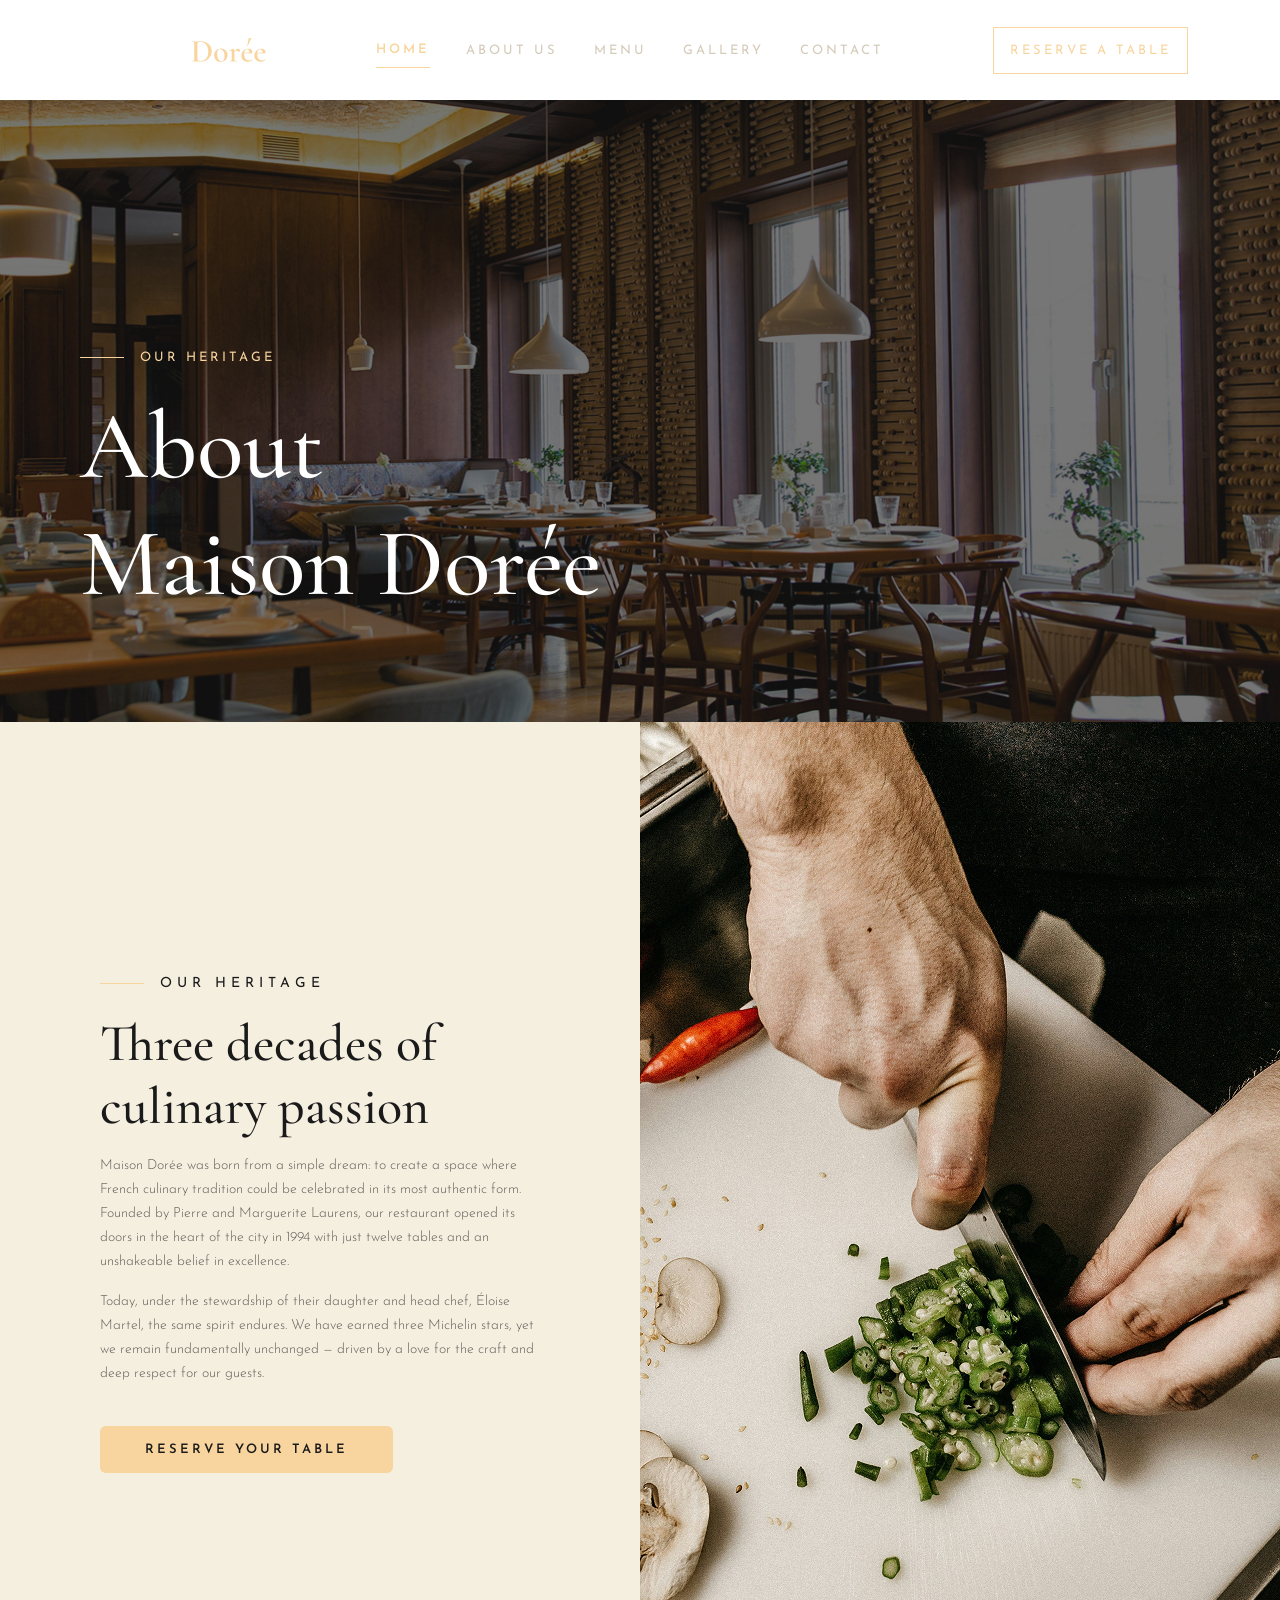
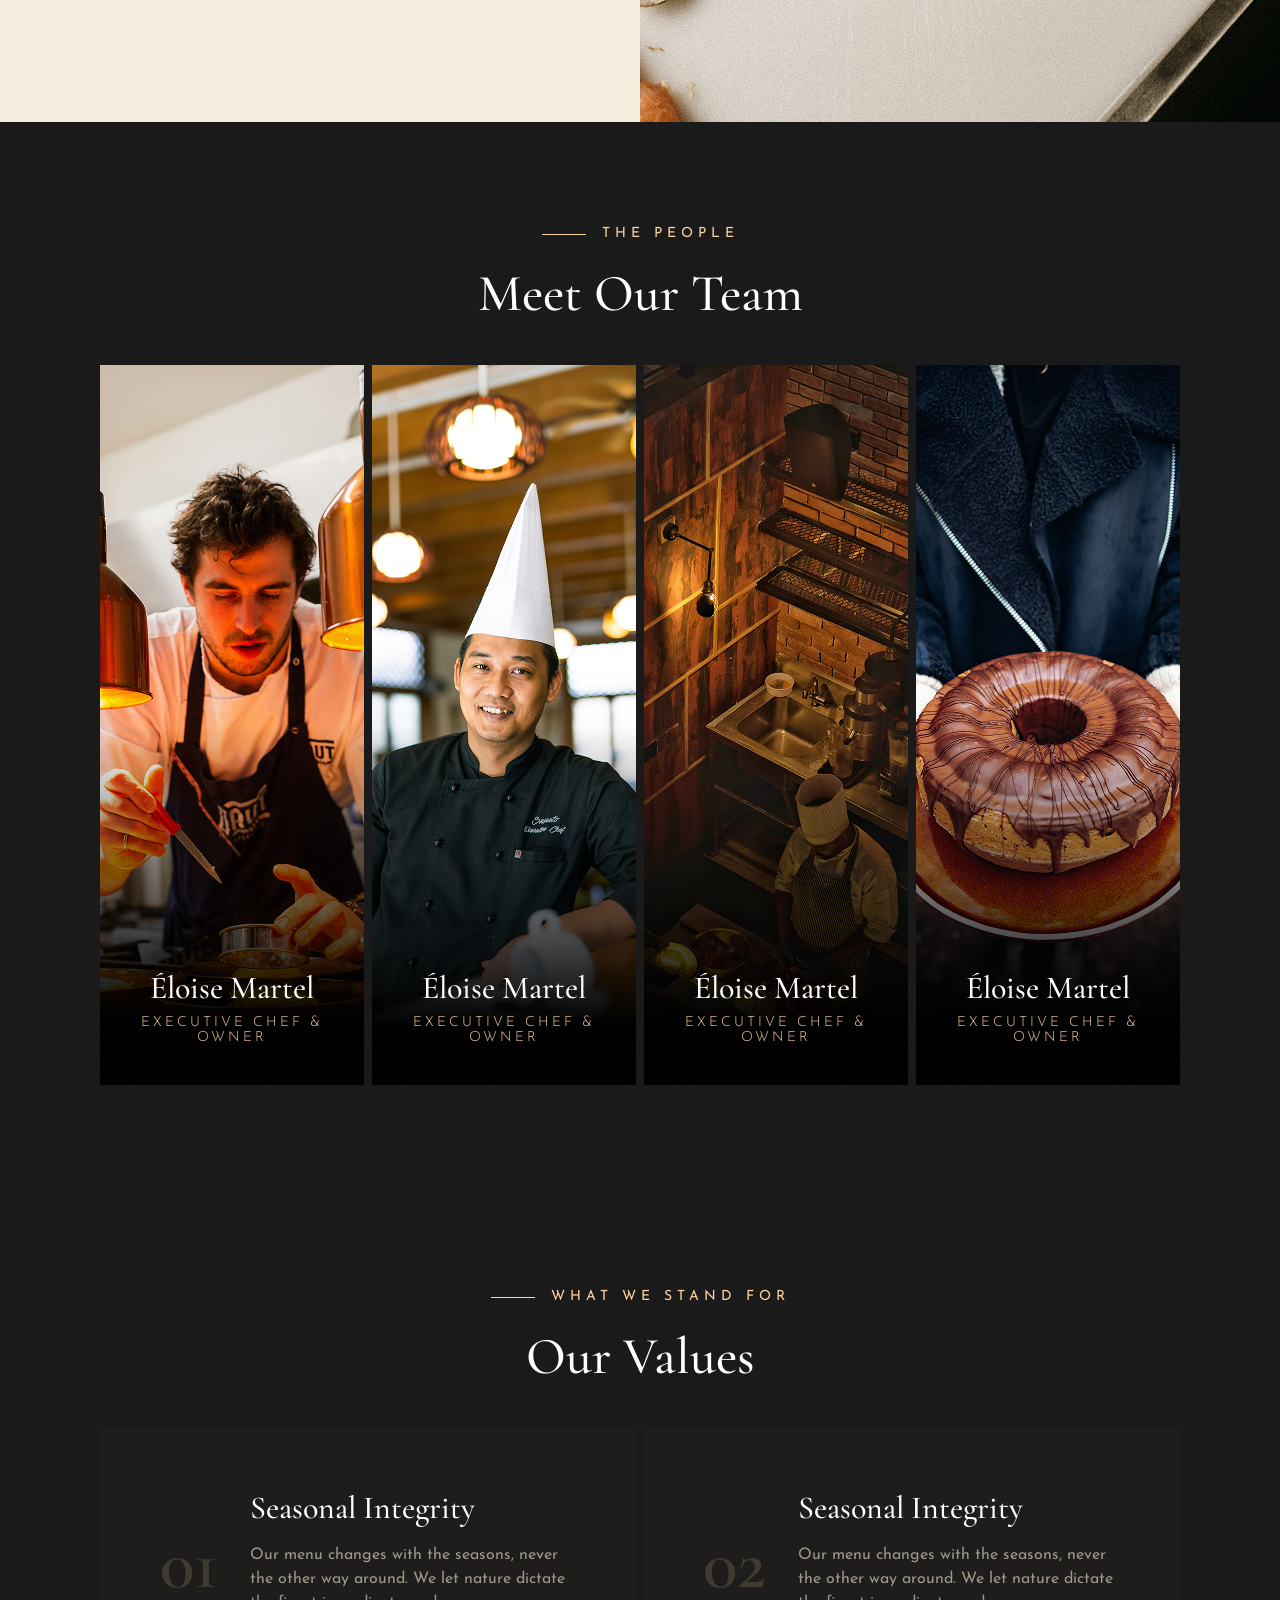
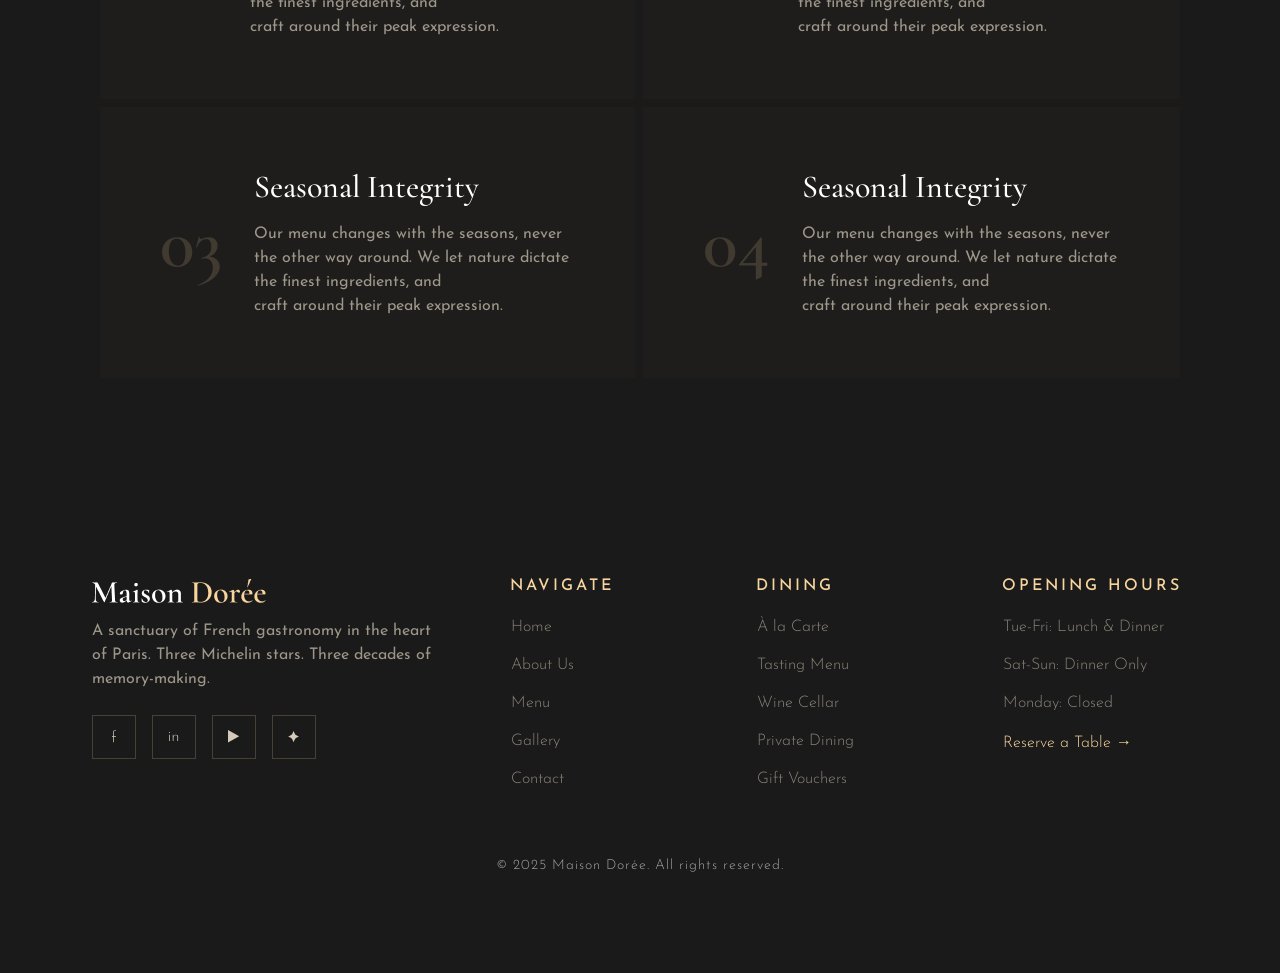
==== aboutus.html @ c13a47c2 "Merge branch 'devteam' of https://github.com/SupporthivesProjects/MaisonDoiree into dhiraj" ====
<!DOCTYPE html>
<html lang="en">

<head>
    <meta charset="UTF-8">
    <meta name="viewport" content="width=device-width, initial-scale=1.0">
    <title>Maison Doree</title>

    <!-- Bootstrap Styles Links -->
    <link rel="stylesheet" href="./assets/dist/bootstrap/css/bootstrap.min.css">
    <link rel="stylesheet" href="./assets/css/main.css">

    <!-- Owl Carousel Links -->
    <link rel="stylesheet" href="./assets/dist/owl-carousel/css/owl.carousel.css">

    <!-- Style Sheets -->
    <link rel="stylesheet" href="./assets/css/m_style.css">
    <link rel="stylesheet" href="./assets/css/t_styles.css">

    <!-- Google Fonts -->
    <link rel="preconnect" href="https://fonts.googleapis.com">
    <link rel="preconnect" href="https://fonts.gstatic.com" crossorigin>
    <link
        href="https://fonts.googleapis.com/css2?family=Cormorant+Garamond:ital,wght@0,300..700;1,300..700&family=Josefin+Sans:ital,wght@0,100..700;1,100..700&display=swap"
        rel="stylesheet">


</head>

<body>

    <header class="">
        <div class="container nav_main">
            <div class="nav_left">

                <a class="nav_logo" href="#">
                    <img src="./assets/img/nav_logo.png" alt="" class="img-fluid">
                </a>

                <button class="desktop_pad_none nav_toggler" type="button">
                    <div class="hamburger_menu">
                        <img src="./assets/img/nav_toggler.png" alt="" class="img-fluid">
                    </div>
                    <div class="hamburger_menu_close" style="display: none;">
                        <img src="./assets/img/nav_toggler_close.png" alt="" class="img-fluid">
                    </div>
                </button>
            </div>
            <div class="mobile_pad_none">

                <div class="nav_center">
                    <button class="btn btn_nav_link active">HOME</button>
                    <button class="btn btn_nav_link">ABOUT US</button>
                    <button class="btn btn_nav_link">MENU</button>
                    <button class="btn btn_nav_link">GALLERY</button>
                    <button class="btn btn_nav_link">CONTACT</button>
                </div>
            </div>

            <div class="mobile_pad_none">
                <button class="btn btn_nav">Reserve a Table</button>
            </div>

            <div class="desktop_pad_none nav_mobo" style="display: none;">
                <button class="btn btn_nav_link active">HOME</button>
                <button class="btn btn_nav_link">ABOUT US</button>
                <button class="btn btn_nav_link">MENU</button>
                <button class="btn btn_nav_link">GALLERY</button>
                <button class="btn btn_nav_link">CONTACT</button>
            </div>
        </div>

    </header>






    <section>
        <div class="aboutus_1">
            <div class="container p-0">
                <div class="in_about1">
                    <div class="top_about1">
                        <div class="divider_about"></div>
                        <p class="about1_pp">Our Heritage</p>
                    </div>
                    <h1 class="about1_tt">About<br>
                        Maison Dorée</h1>
                </div>

            </div>

        </div>


        <div class="aboutus_2">
            <div class="col-md-6 left_about2">
                <div class="stick_right">
                    <div class="top_about1 bottom_16">
                        <div class="divider_about"></div>
                        <p class="about2_pp">Our Heritage</p>
                    </div>
                    <h1 class="about2_tt">Three decades of<br>
                        culinary passion</h1>
                    <p class="about2_pp2 ">Maison Dorée was born from a simple dream: to create a space where French
                        culinary tradition could be celebrated in its most
                        authentic form. Founded by Pierre and Marguerite Laurens, our restaurant opened its doors in the
                        heart of the city in 1994 with just twelve tables and an unshakeable belief in excellence.</p>
                    <p class="about2_pp2 extra_margin_bottom">Today, under the stewardship of their daughter and head chef,
                        Éloise Martel, the same spirit endures. We have earned three Michelin stars, yet we remain
                        fundamentally unchanged — driven by a love for the craft and deep respect for our guests.</p>
                    <button class="btn gold_buttton">
                        Reserve Your Table
                    </button>
                </div>
               
            </div>
            <div class="col-md-6 right_about2">

            </div>

        </div>






        <div class="aboutus_3">
            <div class="top_about3">
                <div class="top_about1 for_center">
                    <div class="divider_about">

                    </div>
                    <p class="about3_p">The People</p>
                </div>
                <h1 class="about3_tt">Meet Our Team</h1>
            </div>
            <div class="bottom_about3">
                <div class="card_card">
                    <h1>Éloise Martel</h1>
                    <p>Executive Chef & Owner</p>
                </div>
                <div class="card_card card2">
                    <h1>Éloise Martel</h1>
                    <p>Executive Chef & Owner</p>
                </div>
                <div class="card_card card3">
                    <h1>Éloise Martel</h1>
                    <p>Executive Chef & Owner</p>
                </div>
                <div class="card_card card4">
                    <h1>Éloise Martel</h1>
                    <p>Executive Chef & Owner</p>
                </div>
            </div>

        </div>

        <div class="aboutus_4">

            <div class="top_about3">
                <div class="top_about1 for_center">
                    <div class="divider_about">

                    </div>
                    <p class="about3_p">What We Stand For</p>
                </div>
                <h1 class="about3_tt">Our Values</h1>
            </div>
            <div class="bottom_about4">
                <div class="top_top">
                    <div class="about4_card">
                        <div>
                            <h1 class="number_css">01</h1>
                        </div>
                        <div class="second_side">
                            <h1>Seasonal Integrity</h1>
                            <p>Our menu changes with the seasons, never the other way around. We let nature dictate the
                                finest ingredients, and<br>
                                craft around their peak expression.</p>
                        </div>
                    </div>
                    <div class="about4_card">
                        <div>
                            <h1 class="number_css">02</h1>
                        </div>
                        <div class="second_side">
                            <h1>Seasonal Integrity</h1>
                            <p>Our menu changes with the seasons, never the other way around. We let nature dictate the
                                finest ingredients, and<br>
                                craft around their peak expression.</p>
                        </div>
                    </div>


                </div>
                <div class="top_top">
                    <div class="about4_card">
                        <div>
                            <h1 class="number_css">03</h1>
                        </div>
                        <div class="second_side">
                            <h1>Seasonal Integrity</h1>
                            <p>Our menu changes with the seasons, never the other way around. We let nature dictate the
                                finest ingredients, and<br>
                                craft around their peak expression.</p>
                        </div>
                    </div>
                    <div class="about4_card">
                        <div>
                            <h1 class="number_css">04</h1>
                        </div>
                        <div class="second_side">
                            <h1>Seasonal Integrity</h1>
                            <p>Our menu changes with the seasons, never the other way around. We let nature dictate the
                                finest ingredients, and<br>
                                craft around their peak expression.</p>
                        </div>
                    </div>


                </div>

            </div>



        </div>
    </section>




    <footer class="footer_main">
        <div class="container">
            <div class="footer_collection">

                <div class="footer_top">
                    <div class="footer_left">
                        <img src="./assets/img/nav_logo.png" alt="" class="img-fluid">
                        <p class="footer_left_text">
                            A sanctuary of French gastronomy in the heart of Paris. Three Michelin stars. Three decades
                            of memory-making.
                        </p>
                        <div class="footer_social_div">
                            <button class="btn btn_social">
                                <img src="./assets/img/f.svg" alt="" class="img-fl">
                            </button>
                            <button class="btn btn_social">
                                <img src="./assets/img/in.svg" alt="" class="img-fl">
                            </button>
                            <button class="btn btn_social">
                                <img src="./assets/img/play.svg" alt="" class="img-fl">
                            </button>
                            <button class="btn btn_social">
                                <img src="./assets/img/ai.svg" alt="" class="img-fl">
                            </button>
                        </div>
                    </div>
                    <div class="footer_right">
                        <div class="footer_right_inner">
                            <p class="footer_link_title">Navigate</p>
                            <div class="footer_link_div">
                                <button class="btn footer_link">Home</button>
                                <button class="btn footer_link">About Us</button>
                                <button class="btn footer_link">Menu</button>
                                <button class="btn footer_link">Gallery</button>
                                <button class="btn footer_link">Contact</button>
                            </div>
                        </div>
                        <div class="footer_right_inner">
                            <p class="footer_link_title">Dining</p>
                            <div class="footer_link_div">
                                <button class="btn footer_link">À la Carte</button>
                                <button class="btn footer_link">Tasting Menu</button>
                                <button class="btn footer_link">Wine Cellar</button>
                                <button class="btn footer_link">Private Dining</button>
                                <button class="btn footer_link">Gift Vouchers</button>
                            </div>
                        </div>
                        <div class="footer_right_inner">
                            <p class="footer_link_title">Opening Hours</p>
                            <div class="footer_link_div">
                                <button class="btn footer_link">Tue-Fri: Lunch & Dinner</button>
                                <button class="btn footer_link">Sat-Sun: Dinner Only</button>
                                <button class="btn footer_link">Monday: Closed</button>
                                <button class="btn footer_link_arrow">Reserve a Table →</button>

                            </div>
                        </div>
                    </div>
                </div>
                <div class="footer_bottom">
                    <p class="footer_copyright">© 2025 Maison Dorée. All rights reserved.</p>
                </div>
            </div>
        </div>
    </footer>








    <!-- JQuery CDN -->
    <script src="https://cdnjs.cloudflare.com/ajax/libs/jquery/3.7.1/jquery.min.js"
        integrity="sha512-v2CJ7UaYy4JwqLDIrZUI/4hqeoQieOmAZNXBeQyjo21dadnwR+8ZaIJVT8EE2iyI61OV8e6M8PP2/4hpQINQ/g=="
        crossorigin="anonymous" referrerpolicy="no-referrer"></script>

    <!-- Bootstrap JS Links -->
    <script src="./assets/dist/bootstrap/js/bootstrap.popper.min.js"></script>
    <script src="./assets/dist/bootstrap/js/bootstrap.min.js"></script>

    <!-- Owl Carousel JS Links -->
    <script src="./assets/dist/owl-carousel/js/owl.carousel.js"></script>


    <script>
        $(document).ready(function () {
            $(".hamburger_menu").click(function () {
                $(".nav_mobo").fadeIn("slow");
                $(".hamburger_menu").fadeOut("slow");
                $(".hamburger_menu_close").fadeIn("slow");
            });
            $(".hamburger_menu_close").click(function () {
                $(".nav_mobo").fadeOut("slow");
                $(".hamburger_menu").fadeIn("slow");
                $(".hamburger_menu_close").fadeOut("slow");
            });
        });
    </script>

</body>

</html>
---- assets/css/main.css ----
/*----------------- Satoshi Font (Font Face Rule) Start -----------------*/

@font-face {
    font-family: 'Satoshi';
    src: url('../fonts/Satoshi/Satoshi-Variable.ttf') format('truetype');
    font-weight: 300 900;
    font-display: swap;
    font-style: normal;
}
@font-face {
  font-family: 'Satoshi-Italic';
  src: url('../fonts/Satoshi/Satoshi-VariableItalic.ttf') format('truetype');
  font-weight: 300 900;
  font-display: swap;
  font-style: italic;
}

/*----------------- Satoshi Font (Font Face Rule) Over -----------------*/



.bg-image {
    top: 0;
    left: 0;
    width: 100%;
    height: 100%;
    z-index: 1;
}

.bg-image:not([class*=absolute]) {
    position: absolute;
}

.desktop_header {
    display: block;
}

.mobile_header {
    display: none;
}


.btn_nav {
    display: flex;
    padding: 16px;
    justify-content: center;
    align-items: center;
    gap: 8px;
    color: #F8D49E;
    font-family: "Josefin Sans";
    font-size: 13px;
    font-style: normal;
    font-weight: 400;
    line-height: normal;
    letter-spacing: 3px;
    text-transform: uppercase;
    border: 1px solid #F8D49E;
    border-radius: 0px;
}
.btn_nav_link {
    display: flex;
    justify-content: center;
    align-items: center;
    gap: 8px;
    color: #D4CAB8;
    font-family: "Josefin Sans";
    font-size: 13px;
    font-style: normal;
    font-weight: 400;
    line-height: normal;
    letter-spacing: 3px;
    text-transform: uppercase;
    padding: 10.5px 0px;
    border-radius: 0px;
    border: 0px;
}
.btn_nav_link.active {
    display: flex;
    justify-content: center;
    align-items: center;
    gap: 8px;
    color: #F8D49E;
    font-family: "Josefin Sans";
    font-size: 13px;
    font-style: normal;
    font-weight: 600;
    line-height: normal;
    letter-spacing: 3px;
    text-transform: uppercase;
    padding: 10.5px 0px;
    border-radius: 0px;
    border-bottom: 1px solid #F8D49E;
}
.nav_main {
    display: flex;
    flex-direction: row;
    justify-content: space-between;
    align-items: center;
    gap: 36px;
    padding-top: 26.5px;
    padding-bottom: 26.5px;

}
.nav_center {
    display: flex;
    flex-direction: row;
    justify-content: center;
    align-items: center;
    gap: 36px;
}

.footer_copyright {
    color: rgba(255, 255, 255, 0.60);
    font-family: "Josefin Sans";
    font-size: 14px;
    font-style: normal;
    font-weight: 300;
    line-height: normal;
    letter-spacing: 1px;
    margin-bottom: 0px;
    padding-top: 30px;
    text-align: center;
}
.footer_main {
    padding: 100px 0px;
    background: #1A1A1A;
}
.btn_social {
    display: flex;
    width: 44px;
    height: 44px;
    justify-content: center;
    align-items: center;
    border: 1px solid rgba(248, 212, 158, 0.20);
    padding: 13px 18px;
    border-radius: 0px;
}
.footer_link {
    color: rgba(212, 202, 184, 0.60);
    font-family: "Josefin Sans";
    font-size: 16px;
    font-style: normal;
    font-weight: 300;
    line-height: normal;
    padding: 0px;
    border-radius: 0px;
}
.footer_link_div {
    display: flex;
    flex-direction: column;
    align-items: flex-start;
    justify-content: flex-start;
    gap: 20px;
}
.footer_link_title {
    color: #F8D49E;
    font-family: "Josefin Sans";
    font-size: 16px;
    font-style: normal;
    font-weight: 500;
    line-height: normal;
    letter-spacing: 3px;
    text-transform: uppercase;
    margin-bottom: 0px;
}
.footer_right_inner {
    display: flex;
    flex-direction: column;
    align-items: flex-start;
    justify-content: flex-start;
    gap: 24px;
    width: 100%;
}
.footer_top {
    display: flex;
    flex-direction: row;
    align-items: flex-start;
    justify-content: center;
    gap: 60px;
}
.footer_right {
    display: flex;
    flex-direction: row;
    justify-content: center;
    align-items: flex-start;
    gap: 60px;
    width: 100%;
}
.footer_left_text {
    color: rgba(212, 202, 184, 0.70);
    font-family: "Josefin Sans";
    font-size: 16px;
    font-style: normal;
    font-weight: 400;
    line-height: 24px; /* 150% */
    margin-bottom: 24px;
    margin-top: 16px;
    max-width: 358px;
}
.footer_social_div {
    display: flex;
    flex-direction: row;
    justify-content: flex-start;
    align-items: center;
    gap: 16px;
}
.footer_collection {
    display: flex;
    flex-direction: column;
    align-items: stretch;
    gap: 40px;
    justify-content: flex-start;
}
.footer_left {
    min-width: 600px;
}
.footer_link_arrow {
    color: #F8D49E;
    font-family: "Josefin Sans";
    font-size: 16px;
    font-style: normal;
    font-weight: 300;
    line-height: normal;
    padding: 0px;
    border-radius: 0px;
}
.mobile_pad_none {
    display: block;
}
.desktop_pad_none {
    display: none;
}


/* .container,
    .container-lg,
    .container-md,
    .container-sm,
    .container-xl,
    .container-xxl {
    max-width: 1720px;
} */

@media only screen and (max-width: 600px) {
    .desktop_header {
        display: none;
    }

    .mobile_header {
        display: block;
    }

    .mobile_pad_none {
        display: none;
    }
    .desktop_pad_none {
        display: block;
    }
    
    .nav_mobo {
        height: 100vh;
        background: #1A1A1A;
        display: flex;
        flex-direction: column;
        justify-content: center;
        align-items: stretch;
        position: absolute;
        top: 0px;
        left: 50%;
        transform: translateX(-50%);
        width: 100%;
        z-index: 1;
        gap: 24px;
    }

    .btn_nav_link, .btn_nav_link.active {
        font-size: 36px;
        width: fit-content;
        margin-left: auto;
        margin-right: auto;
    }

    .nav_left {
        display: flex;
        flex-direction: row;
        justify-content: space-between;
        align-items: center;
        gap: 24px;
        width: 100%;
        z-index: 2;
    }
    .nav_toggler {
        background: transparent;
        border: 0px;
        padding: 0px;
        display: flex;
        flex-direction: row;
        justify-content: center;
        align-items: center;
        position: relative;
        width: 36px;
        height: 28px;
    }

    .hamburger_menu,
    .hamburger_menu_close {
        position: absolute;
        /* width: 24px;
        height: 24px; */
        right: 0px;
        top: 0px;
    }
    
    .footer_top {
        display: flex;
        flex-direction: column;
        align-items: stretch;
        justify-content: center;
        gap: 32px;
    }
    .footer_right {
        display: flex;
        flex-direction: column;
        justify-content: center;
        align-items: flex-start;
        gap: 32px;
        width: 100%;
    }
    .footer_main {
        padding: 20px 8px;
    }
    .nav_main {
        padding-left: 20px;
        padding-right: 20px;
        padding-top: 23px;
        padding-bottom: 23px;
    }
    .footer_left_text {
        max-width: unset;
    }
    .footer_left {
        min-width: unset;
    }
}


@media only screen and (min-width: 601px) and (max-width:991px) {
    /* .container,
    .container-lg,
    .container-md,
    .container-sm,
    .container-xl,
    .container-xxl {
        max-width: 520px;
    } */
    .footer_top {
        display: flex;
        flex-direction: column;
        align-items: flex-start;
        justify-content: center;
        gap: 60px;
    }
    .mobile_pad_none {
        display: none;
    }
    .desktop_pad_none {
        display: block;
    }
    .nav_left {
        display: flex;
        flex-direction: row;
        justify-content: space-between;
        align-items: center;
        gap: 24px;
        width: 100%;
        z-index: 2;
    }
    .nav_toggler {
        background: transparent;
        border: 0px;
        padding: 0px;
        display: flex;
        flex-direction: row;
        justify-content: center;
        align-items: center;
        position: relative;
        width: 36px;
        height: 28px;
    }

    .hamburger_menu,
    .hamburger_menu_close {
        position: absolute;
        /* width: 24px;
        height: 24px; */
        right: 0px;
        top: 0px;
    }

    .nav_mobo {
        height: 100vh;
        background: #1A1A1A;
        display: flex;
        flex-direction: column;
        justify-content: center;
        align-items: stretch;
        position: absolute;
        top: 0px;
        left: 50%;
        transform: translateX(-50%);
        width: 100%;
        z-index: 1;
        gap: 24px;
    }
    .btn_nav_link, .btn_nav_link.active {
        font-size: 36px;
        width: fit-content;
        margin-left: auto;
        margin-right: auto;
    }
    .footer_left {
        min-width: 100%;
    }
    .footer_left_text {
        max-width: unset;
    }
}

@media only screen and (min-width: 992px) and (max-width: 1151px) {
    .container,
    .container-lg,
    .container-md,
    .container-sm,
    .container-xl,
    .container-xxl {
        max-width: 920px;
    }

    
    .footer_left {
        min-width: fit-content;
    }
    .footer_left_text {
        max-width: 230px;
    }
    .btn_nav_link {
        font-size: 10px;
    }
}

@media only screen and (min-width: 1152px) and (max-width:1279px) {
    
    .container,
    .container-lg,
    .container-md,
    .container-sm,
    .container-xl,
    .container-xxl {
        max-width: 1020px;
    }
    .footer_left {
        min-width: fit-content;
    }
}





@media only screen and (min-width: 1280px) and (max-width:1348px) {

    .container,
    .container-lg,
    .container-md,
    .container-sm,
    .container-xl,
    .container-xxl {
        max-width: 1120px;
    }

    .footer_left {
        min-width: fit-content;
    }
    
}

@media only screen and (min-width: 1349px) and (max-width:1439px) {

    .container,
    .container-lg,
    .container-md,
    .container-sm,
    .container-xl,
    .container-xxl {
        max-width: 1220px;
    }

    .footer_left {
        min-width: fit-content;
    }
    
}

@media only screen and (min-width: 1440px) and (max-width:1499px) {

    .container,
    .container-lg,
    .container-md,
    .container-sm,
    .container-xl,
    .container-xxl {
        max-width: 1320px;
    }

    .footer_left {
        min-width: fit-content;
    }
    
}


@media only screen and (min-width: 1500px) {

    .container,
    .container-lg,
    .container-md,
    .container-sm,
    .container-xl,
    .container-xxl {
        max-width: 1420px;
    }
     .footer_left {
        min-width: fit-content;
    }
}

@media only screen and (min-width: 1600px) {
    .container,
    .container-lg,
    .container-md,
    .container-sm,
    .container-xl,
    .container-xxl {
        max-width: 1520px;
    }
}
@media only screen and (min-width: 1700px) {
    .container,
    .container-lg,
    .container-md,
    .container-sm,
    .container-xl,
    .container-xxl {
        max-width: 1720px;
    }
}
---- assets/css/m_style.css ----
.desktop_none {
    display: none;
}

.mobile_none {
    display: block;
}


@media only screen and (max-width: 600px) {
    .mobile_none {
        display: none;
    }

    .desktop_none {
        display: block;
    }

}

@media only screen and (min-width: 601px) and (max-width:991px) {

}

@media only screen and (min-width: 992px) and (max-width: 1151px) {
    
}

@media only screen and (min-width: 1152px) and (max-width:1279px) {
    

}

@media only screen and (min-width: 1280px) and (max-width:1348px) {
    .footer_left {
        min-width: fit-content;
    }
    
    
}

@media only screen and (min-width: 1349px) and (max-width:1439px) {
    .footer_left {
        min-width: fit-content;
    }
}

@media only screen and (min-width: 1440px) and (max-width:1499px) {
    .footer_left {
        min-width: fit-content;
    }
}

@media only screen and (min-width: 1500px) and (max-width:1599px) {
    .footer_left {
        min-width: fit-content;
    }
}

@media only screen and (min-width: 1600px) and (max-width:1699px) {
    
}

@media only screen and (min-width: 1700px) and (max-width:1799px) {
    
}

@media only screen and (min-width: 1800px) and (max-width:1919px) {
    
}
---- assets/css/t_styles.css ----
.desktop_none {
    display: none;
}

.mobile_none {
    display: block;
}

.aboutus_1 {
    background: url(../img/about1.jpg);
    background-size: cover;
    background-repeat: no-repeat;
    background-position: center center;
    padding-top: 251px;
    padding-bottom: 100px;
}

.in_about1 {
    width: fit-content;
    display: flex;
    flex-direction: column;
    align-items: flex-start;
    gap: 24px;
}

.top_about1 {
    display: flex;
    align-items: center;
    gap: 16px;
    align-self: stretch;
}

.about1_tt {
    color: #FFF;
    font-family: "Cormorant Garamond";
    font-size: 96px;
    font-style: normal;
    font-weight: 500;
    line-height: normal;
    text-transform: capitalize;
    margin-bottom: 0px;
}

.about1_pp {
    color: #F8D49E;
    font-family: "Josefin Sans";
    font-size: 13px;
    font-style: normal;
    font-weight: 400;
    line-height: normal;
    letter-spacing: 3px;
    text-transform: uppercase;
    margin-bottom: 0px;
}

.divider_about {
    background: #F8D49E;
    width: 44px;
    height: 1px;
}


.aboutus_3 {
    display: flex;
    padding: 100px;
    flex-direction: column;
    align-items: center;
    gap: 40px;
    background: #1A1A1A;
}

.about3_p {
    color: #F8D49E;
    font-family: "Josefin Sans";
    font-size: 14px;
    font-style: normal;
    font-weight: 400;
    line-height: 24px;
    /* 171.429% */
    letter-spacing: 5px;
    text-transform: uppercase;
    margin-bottom: 0px;
}

.top_about3 {
    display: flex;
    flex-direction: column;
    align-items: center;
    gap: 16px;
    align-self: stretch;
}

.for_center {
    justify-content: center;
}

.about3_tt {
    color: #FFF;
    text-align: center;
    font-family: "Cormorant Garamond";
    font-size: 52px;
    font-style: normal;
    font-weight: 500;
    line-height: normal;
    margin-bottom: 0px;
}

.bottom_about3 {
    display: flex;
    justify-content: center;
    align-items: center;
    justify-content: center;
    gap: 8px;
    align-self: stretch;
}

.card_card {
    background: url(../img/card1.jpg);
    background-size: cover;
    background-repeat: no-repeat;
    background-position: center center;
    width: 424px;
    max-width: 424px;
    height: 720px;
    padding: 40px;
    display: flex;
    flex-direction: column;
    justify-content: flex-end;
}

.card2 {
    background: url(../img/card2.jpg);
    background-size: cover;
    background-repeat: no-repeat;
    background-position: center center;
}

.card3 {
    background: url(../img/card3.jpg);
    background-size: cover;
    background-repeat: no-repeat;
    background-position: center center;
}

.card4 {
    background: url(../img/card4.jpg);
    background-size: cover;
    background-repeat: no-repeat;
    background-position: center center;
}

.card_card h1 {
    color: #FFF;
    text-align: center;
    font-family: "Cormorant Garamond";
    font-size: 32px;
    font-style: normal;
    font-weight: 500;
    line-height: normal;
    margin-bottom: 8px;
}

.card_card p {
    color: #F8D49E;
    font-family: "Josefin Sans";
    font-size: 14px;
    font-style: normal;
    font-weight: 300;
    line-height: normal;
    letter-spacing: 3px;
    text-transform: uppercase;
    margin-bottom: 0px;
    text-align: center;
}

.aboutus_2 {
    display: flex;
    flex-direction: row;
}

.left_about2 {
    background: #F5EFE0;
    display: flex;
    padding: 100px;
    flex-direction: column;
    justify-content: center;
    align-items: flex-start;
    align-self: stretch;
}

.right_about2 {
    background: url(../img/right_about.jpg);
    background-size: cover;
    background-repeat: no-repeat;
    background-position: center center;
    height: 1000px;
}

.about2_pp {
    color: #1A1A1A;
    font-family: "Josefin Sans";
    font-size: 14px;
    font-style: normal;
    font-weight: 400;
    line-height: 24px;
    /* 171.429% */
    letter-spacing: 5px;
    text-transform: uppercase;
    margin-bottom: 0px;
}

.about2_tt {
    color: #1A1A1A;
    font-family: "Cormorant Garamond";
    font-size: 52px;
    font-style: normal;
    font-weight: 500;
    line-height: normal;
    margin-bottom: 16px;
}

.about2_pp2 {
    color: rgba(15, 15, 15, 0.65);
    font-family: "Josefin Sans";
    font-size: 14px;
    font-style: normal;
    font-weight: 300;
    line-height: 24px;
    /* 171.429% */
    margin-bottom: 16px;
}

.extra_margin_bottom {
    margin-bottom: 40px;
}

.gold_buttton {
    display: flex;
    padding: 16px 44px;
    flex-direction: column;
    align-items: center;
    background: #F8D49E;
    color: #1A1A1A;
    font-family: "Josefin Sans";
    font-size: 13px;
    font-style: normal;
    font-weight: 600;
    line-height: normal;
    letter-spacing: 3px;
    text-transform: uppercase;
    margin-bottom: 0px;
}

.stick_right {
    max-width: 760px;
    margin-left: auto;
}

.bottom_16 {
    margin-bottom: 16px;
}

.aboutus_4 {
    display: flex;
    padding: 100px;
    flex-direction: column;
    align-items: flex-start;
    gap: 40px;
    background: #1A1A1A;
}

.bottom_about4 {
    display: flex;
    flex-direction: column;
    align-items: center;
    gap: 8px;
    align-self: stretch;
}

.top_top {
    display: flex;
    align-items: center;
    justify-content: center;
    gap: 8px;
    align-self: stretch;
}

.about4_card {
    display: flex;
    justify-content: center;
    align-items: center;
    gap: 32px;
    align-self: stretch;
    display: flex;
    padding: 60px;
    background: rgba(248, 212, 158, 0.02);
    max-width: 856px;
}

.second_side {
    display: flex;
    flex-direction: column;
    align-items: flex-start;
    gap: 16px;
    align-self: stretch;

}

.second_side h1 {
    color: #FFF;
    font-family: "Cormorant Garamond";
    font-size: 32px;
    font-style: normal;
    font-weight: 500;
    line-height: normal;
    margin-bottom: 0px;
    align-self: stretch;
}

.second_side p {
    color: rgba(212, 202, 184, 0.70);
    font-family: "Josefin Sans";
    font-size: 16px;
    font-style: normal;
    font-weight: 400;
    line-height: 24px;
    /* 150% */
    align-self: stretch;
    margin-bottom: 0px;
}

.number_css {
    color: rgba(248, 212, 158, 0.16);
    font-family: "Cormorant Garamond";
    font-size: 72px;
    font-style: normal;
    font-weight: 600;
    line-height: normal;
    margin-bottom: 0px;
}

.home7 {
    background: url(../img/home7.jpg);
    background-size: cover;
    background-repeat: no-repeat;
    background-position: center center;
    padding: 107px 0px;
    display: flex;
    flex-direction: column;
    align-items: center;
}

.home7_tt {
    color: #FFF;
    text-align: center;
    font-family: "Cormorant Garamond";
    font-size: 72px;
    font-style: normal;
    font-weight: 500;
    line-height: normal;
    margin-bottom: 10px;
}

.home7_tt_span {
    color: #F8D49E;
    font-family: "Cormorant Garamond";
    font-size: 72px;
    font-style: italic;
    font-weight: 500;
    line-height: normal;
}

.home7_pp {
    color: rgba(255, 255, 255, 0.55);
    text-align: center;
    font-family: "Josefin Sans";
    font-size: 13px;
    font-style: normal;
    font-weight: 300;
    line-height: normal;
    letter-spacing: 2px;
    text-transform: uppercase;
    margin-bottom: 40px;
}

.home5 {
    display: flex;
    padding: 60px 100px;
    justify-content: center;
    align-items: flex-start;
    border-top: 1px solid rgba(248, 212, 158, 0.20);
    border-bottom: 1px solid rgba(248, 212, 158, 0.20);
    background-color: #1E1E1D;
}

.box_box {
    display: flex;
    flex-direction: column;
    justify-content: center;
    align-items: center;
    gap: 16px;
    align-self: stretch;
    border-right: 1px solid rgba(248, 212, 158, 0.20);
    max-width: 430px;
    width: 430px;
}

.no_right_border {
    border-right: none;
}

.box_box h1 {
    color: #F8D49E;
    text-align: center;
    font-family: "Cormorant Garamond";
    font-size: 52px;
    font-style: normal;
    font-weight: 500;
    line-height: normal;
    margin-bottom: 0px;
}

.box_box p {
    color: rgba(248, 212, 158, 0.80);
    font-family: "Josefin Sans";
    font-size: 14px;
    font-style: normal;
    font-weight: 300;
    line-height: 24px;
    /* 171.429% */
    letter-spacing: 5px;
    text-transform: uppercase;
    margin-bottom: 0px;
}

.home_6 {
    display: flex;
    padding: 100px;
    flex-direction: column;
    align-items: flex-start;
    gap: 40px;
    background: #1A1A1A;
}

.bottom_home6 {
    display: flex;
    justify-content: center;
    align-items: flex-start;
    gap: 40px;
    align-self: stretch;
}

.bottom_home6_card {
    display: flex;
    padding: 40px 24px;
    flex-direction: column;
    justify-content: center;
    align-items: center;
    gap: 24px;
    align-self: stretch;
    border: 1px solid rgba(248, 212, 158, 0.20);
    background: rgba(248, 212, 158, 0.02);
    max-width: 547px;
    width: 547px;
}

.home6_1 {
    color: #F8D49E;
    text-align: center;
    font-family: "Cormorant Garamond";
    font-size: 80px;
    font-style: normal;
    font-weight: 300;
    line-height: 40px;
    /* 50% */
    margin-bottom: 0px;
    opacity: 0.3;
}

.home6_2 {
    color: #F8D49E;
    text-align: center;
    font-family: "Segoe UI Symbol";
    font-size: 20px;
    font-style: normal;
    font-weight: 400;
    line-height: normal;
    letter-spacing: 3px;
    margin-bottom: 0px;
}

.home6_3 {
    color: #F5EFE0;
    text-align: center;
    font-family: "Cormorant Garamond";
    font-size: 20px;
    font-style: italic;
    font-weight: 300;
    line-height: 34px;
    /* 170% */
    margin-bottom: 0px;
}

.home6_4 {
    color: #F8D49E;
    text-align: center;
    font-family: "Josefin Sans";
    font-size: 12px;
    font-style: normal;
    font-weight: 400;
    line-height: normal;
    letter-spacing: 3px;
    text-transform: uppercase;
    display: flex;
    height: 11px;
    flex-direction: column;
    justify-content: center;
    align-self: stretch;
    margin-bottom: 0px;
}

.home4 {
    display: flex;
    padding: 100px;
    flex-direction: column;
    align-items: center;
    gap: 40px;
    background: #1A1A1A;
}

.trans_button {
    display: flex;
    padding: 16px 44px;
    flex-direction: column;
    align-items: flex-start;
    border: 1px solid #FFF;
    color: #FFF;
    font-family: "Josefin Sans";
    font-size: 16px;
    font-style: normal;
    font-weight: 600;
    line-height: normal;
    letter-spacing: 3px;
    text-transform: uppercase;
}

.middle_home4 {
    display: flex;
    justify-content: center;
    align-items: center;
    gap: 4px;
    align-self: stretch;
}

.middle_card {
    background: url(../img/middle_card1.jpg);
    background-size: cover;
    background-repeat: no-repeat;
    background-position: center center;
    height: 720px;
    width: 570px;
    max-width: 570px;
    padding: 40px;
    display: flex;
    flex-direction: column;
    justify-content: flex-end;
}

.inner_caard {
    display: flex;
    flex-direction: column;
    align-items: flex-start;
    gap: 8px;
    align-self: stretch;
}

.middle_card p {
    color: #F8D49E;
    font-family: "Josefin Sans";
    font-size: 14px;
    font-style: normal;
    font-weight: 300;
    line-height: normal;
    letter-spacing: 3px;
    text-transform: uppercase;
    margin-bottom: 0px;
}

.middle_card h1 {
    color: #FFF;
    font-family: "Cormorant Garamond";
    font-size: 32px;
    font-style: normal;
    font-weight: 500;
    line-height: normal;
    align-self: stretch;
    margin-bottom: 0px;
}

.middle_card h2 {
    color: #F8D49E;
    font-family: "Josefin Sans";
    font-size: 32px;
    font-style: normal;
    font-weight: 400;
    line-height: normal;
    letter-spacing: 1px;
    margin-bottom: 0px;
}

.middle_card2 {
    background: url(../img/middle_card2.jpg);
    background-size: cover;
    background-repeat: no-repeat;
    background-position: center center;
}

.middle_card3 {
    background: url(../img/middle_card3.jpg);
    background-size: cover;
    background-repeat: no-repeat;
    background-position: center center;
}

.home3 {
    display: flex;
    flex-direction: row;
}


.left_home3 {
    height: 700px;
    background: url(../img/left_home3.jpg);
    background-size: cover;
    background-repeat: no-repeat;
    background-position: center center;
}

.right_home3 {
    background: #F5EFE0;
    display: flex;
    padding: 100px;
    flex-direction: column;
    justify-content: center;
    align-items: flex-start;
    align-self: stretch;
}

.stick_left {
    max-width: 760px;
    margin-right: auto;
}


.home2 {
    display: flex;
    flex-direction: row;
    background: #1A1A1A;
}

.home2_card {
    display: flex;
    padding: 100px;
    flex-direction: column;
    align-items: flex-start;
    gap: 10px;
    max-width: 640px;
    /* width: 640px; */
    border-right: 1px solid rgba(248, 212, 158, 0.10);
    background: #1A1A1A;
}


.inner_home2_card {
    display: flex;
    flex-direction: row;
}

.extra_margin_bottom_ofdivider {
    margin-bottom: 32px;
}

.left_div h1 {
    color: #FFF;
    font-family: "Cormorant Garamond";
    font-size: 32px;
    font-style: normal;
    font-weight: 500;
    line-height: normal;
    margin-bottom: 16px;
}

.left_div p {
    color: rgba(212, 202, 184, 0.70);
    font-family: "Josefin Sans";
    font-size: 16px;
    font-style: normal;
    font-weight: 400;
    line-height: 24px;
    align-self: stretch;
    margin-bottom: 0px;
}

.right_div {
    color: rgba(248, 212, 158, 0.16);
    font-family: "Cormorant Garamond";
    font-size: 72px;
    font-style: normal;
    font-weight: 600;
    line-height: 45px;
    margin-bottom: 0px;
}

.right_border_no {
    border-right: none;
}

.inner_home2 {
    display: flex;
    flex-direction: row;
    margin-left: auto;
    margin-right: auto;
}
.home1 {
    position: relative;
    background: url(../img/homepage1.jpg);
    background-size: cover;
    background-repeat: no-repeat;
    background-position: center center;
    display: flex;
    flex-direction: column;
    align-items: center;
    justify-content: center;
    padding-top: 273px;
    padding-bottom: 296px;
}
.home_scroll {
    position: absolute;
    bottom: 40px;

}

.home1 p {
    color: #F8D49E;
font-family: "Josefin Sans";
font-size: 16px;
font-style: normal;
font-weight: 400;
line-height: normal;
text-transform: uppercase;
margin-bottom: 8px;
}
.home1 h1{
    color: #FFF;
font-family: "Cormorant Garamond";
font-size: 110px;
font-style: normal;
font-weight: 500;
line-height: normal;
text-transform: capitalize;
margin-bottom: 0px;
}

.home1 h2 {
    color: #FFF;
font-family: "Cormorant Garamond";
font-size: 110px;
font-style: normal;
font-weight: 500;
line-height: normal;
text-transform: capitalize;
margin-bottom: 0px;
margin-top: -8px;
}
.home1 h2 span {
    color: #F8D49E;
font-family: "Cormorant Garamond";
font-size: 110px;
font-style: normal;
font-weight: 500;
line-height: normal;
text-transform: capitalize;
margin-bottom: 0px;
margin-top: -8px;
}
.home1 h3 {
    color: #FFF;
font-family: "Cormorant Garamond";
font-size: 110px;
font-style: normal;
font-weight: 500;
line-height: normal;
text-transform: capitalize;
margin-bottom: 8px;
margin-top: -8px;
}

.home1 h4 {
    color: #FFF;
    font-family: "Josefin Sans";
    font-size: 16px;
    font-style: normal;
    font-weight: 400;
    line-height: normal;
    text-transform: uppercase;
    margin-bottom: 32px;
}

.bottomhome1 {
    display: flex;
    justify-content: center;
    align-items: flex-start;
    gap: 16px;
}

@media only screen and (max-width: 600px) {

    .mobile_none {
        display: none;
    }

    .desktop_none {
        display: block;
    }

    .trans_button {
        display: flex;
        padding: 16px 44px;
        flex-direction: column;
        align-items: flex-start;
        border: 1px solid #FFF;
        color: #FFF;
        font-family: "Josefin Sans";
        font-size: 12px;
        font-style: normal;
        font-weight: 600;
        line-height: normal;
        letter-spacing: 3px;
        text-transform: uppercase;
    }

    .aboutus_1 {
        background: url(../img/about1_mob.jpg);
        background-size: cover;
        background-repeat: no-repeat;
        background-position: center center;
        padding-top: 305px;
        padding-bottom: 40px;
        padding-left: 40px;
        padding-right: 40px;
    }

    .in_about1 {
        width: fit-content;
        display: flex;
        flex-direction: column;
        align-items: flex-start;
        gap: 16px;
    }

    .top_about1 {
        display: flex;
        align-items: center;
        gap: 16px;
        align-self: stretch;
    }

    .about1_tt {
        color: #FFF;
        font-family: "Cormorant Garamond";
        font-size: 52px;
        font-style: normal;
        font-weight: 500;
        line-height: normal;
        text-transform: capitalize;
    }

    .aboutus_3 {
        display: flex;
        padding: 40px 20px;
        flex-direction: column;
        align-items: center;
        gap: 40px;
    }

    .about3_p {
        color: #F8D49E;
        font-family: "Josefin Sans";
        font-size: 12px;
        font-style: normal;
        font-weight: 400;
        line-height: 24px;
        /* 200% */
        letter-spacing: 5px;
        text-transform: uppercase;
    }

    .about3_tt {
        color: #FFF;
        text-align: center;
        font-family: "Cormorant Garamond";
        font-size: 40px;
        font-style: normal;
        font-weight: 500;
        line-height: normal;
    }

    .bottom_about3 {
        flex-direction: column;
        gap: 16px;
    }

    .card_card h1 {
        color: #FFF;
        font-family: "Cormorant Garamond";
        font-size: 28px;
        font-style: normal;
        font-weight: 500;
        line-height: normal;
    }

    .card_card p {
        color: #F8D49E;
        font-family: "Josefin Sans";
        font-size: 12px;
        font-style: normal;
        font-weight: 300;
        line-height: normal;
        letter-spacing: 3px;
        text-transform: uppercase;
    }

    .card_card {
        height: 450px;
        width: 100%;
        max-width: 353px;
        padding: 20px;
        background: url(../img/cardmob_1.jpg);
    }

    .card2 {
        background: url(../img/cardmob_2.jpg);
    }

    .card3 {
        background: url(../img/cardmob_3.jpg);
    }

    .card4 {
        background: url(../img/cardmob_4.jpg);
    }

    .aboutus_2 {
        flex-direction: column;
    }

    .right_about2 {
        height: 600px;
        background: url(../img/right_about_mob.jpg);
        background-size: cover;
        background-repeat: no-repeat;
        background-position: center center;
    }

    .left_about2 {
        padding: 40px 24px;
    }

    .about2_pp {
        color: #1A1A1A;
        font-family: "Josefin Sans";
        font-size: 12px;
        font-style: normal;
        font-weight: 400;
        line-height: 24px;
        /* 200% */
        letter-spacing: 5px;
        text-transform: uppercase;
    }

    .about2_tt {
        color: #1A1A1A;
        font-family: "Cormorant Garamond";
        font-size: 36px;
        font-style: normal;
        font-weight: 500;
        line-height: normal;
        margin-bottom: 16px;
    }

    .gold_buttton {
        color: #1A1A1A;
        font-family: "Josefin Sans";
        font-size: 12px;
        font-style: normal;
        font-weight: 600;
        line-height: normal;
        letter-spacing: 3px;
        text-transform: uppercase;
        display: flex;
        padding: 16px 44px;
        flex-direction: column;
        align-items: center;
        background: #F8D49E;
    }

    .stick_right {
        margin-left: 0px;
    }

    .top_top {
        flex-direction: column;
    }

    .aboutus_4 {
        padding: 20px;
    }

    .about4_card {
        padding: 20px;
        align-items: flex-start;
    }

    .number_css {
        color: rgba(248, 212, 158, 0.16);
        font-family: "Cormorant Garamond";
        font-size: 72px;
        font-style: normal;
        font-weight: 600;
        line-height: normal;
    }

    .second_side h1 {
        color: #FFF;
        font-family: "Cormorant Garamond";
        font-size: 26px;
        font-style: normal;
        font-weight: 500;
        line-height: normal;
        align-self: stretch;
    }

    .second_side p {
        color: rgba(212, 202, 184, 0.70);
        font-family: "Josefin Sans";
        font-size: 13px;
        font-style: normal;
        font-weight: 400;
        line-height: 24px;
        /* 184.615% */

        align-self: stretch;
    }


    .home7 {
        background: url(../img/home7_mob.jpg);
        background-size: cover;
        background-repeat: no-repeat;
        background-position: center center;
        padding: 132px 26px;
        display: flex;
        flex-direction: column;
        align-items: center;
    }

    .home7_tt {
        color: #FFF;
        text-align: center;
        font-family: "Cormorant Garamond";
        font-size: 40px;
        font-style: normal;
        font-weight: 500;
        line-height: normal;
        margin-bottom: 16px;
    }

    .home7_tt_span {
        color: #F8D49E;
        font-family: "Cormorant Garamond";
        font-size: 40px;
        font-style: italic;
        font-weight: 500;
        line-height: normal;
    }

    .home5 {
        border-top: none;
        border-bottom: none;
        flex-direction: column;
        padding: 0;
    }

    .box_box {
        display: flex;
        padding: 40px 0;
        flex-direction: column;
        justify-content: center;
        align-items: center;
        align-self: stretch;
        width: 100%;
        max-width: 100%;
        border-right: none;
        border-bottom: 1px solid rgba(248, 212, 158, 0.20);
    }

    .no_right_border {
        border-bottom: none;
    }

    .home_6 {
        padding: 20px;
        gap: 24px;
        align-items: center;
    }

    .bottom_home6 {
        flex-direction: column;
        gap: 40px;
        align-items: center;
        align-self: unset;
    }

    .bottom_home6_card {
        padding: 24px;
        max-width: 353px;
        width: 100%;
        gap: 16px;
    }

    .home6_1 {
        color: #F8D49E;
        text-align: center;
        font-family: "Cormorant Garamond";
        font-size: 64px;
        font-style: normal;
        font-weight: 300;
        line-height: 40px;
        /* 62.5% */
    }

    .home6_2 {
        color: #F8D49E;
        text-align: center;
        font-family: "Segoe UI Symbol";
        font-size: 16px;
        font-style: normal;
        font-weight: 400;
        line-height: normal;
        letter-spacing: 3px;
    }

    .home6_3 {
        color: #F5EFE0;
        text-align: center;
        font-family: "Josefin Sans";
        font-size: 14px;
        font-style: normal;
        font-weight: 300;
        line-height: 24px;
        /* 171.429% */

        align-self: stretch;
    }

    .home6_4 {
        display: flex;
        height: 11px;
        flex-direction: column;
        justify-content: center;
        align-self: stretch;
        color: #F8D49E;
        text-align: center;
        font-family: "Josefin Sans";
        font-size: 10px;
        font-style: normal;
        font-weight: 400;
        line-height: normal;
        letter-spacing: 3px;
        text-transform: uppercase;
    }

    .home4 {
        padding: 40px 20px;
    }

    .middle_home4 {
        flex-direction: column;
    }

    .middle_card {
        height: 450px;
        max-width: 353px;
        width: 100%;
        padding: 20px;
        background: url(../img/middlecard_mob1.jpg);
        background-size: cover;
        background-repeat: no-repeat;
        background-position: center center;
    }

    .middle_card2 {
        background: url(../img/middlecard_mob2.jpg);
        background-size: cover;
        background-repeat: no-repeat;
        background-position: center center;
    }

    .middle_card3 {
        background: url(../img/middlecard_mob3.jpg);
        background-size: cover;
        background-repeat: no-repeat;
        background-position: center center;
    }

    .middle_card p {
        color: #F8D49E;
        font-family: "Josefin Sans";
        font-size: 12px;
        font-style: normal;
        font-weight: 300;
        line-height: normal;
        letter-spacing: 3px;
        text-transform: uppercase;
    }

    .middle_card h1 {
        color: #FFF;
        font-family: "Cormorant Garamond";
        font-size: 28px;
        font-style: normal;
        font-weight: 500;
        line-height: normal;
        align-self: stretch;
    }

    .middle_card h2 {
        color: #F8D49E;
        font-family: "Josefin Sans";
        font-size: 20px;
        font-style: normal;
        font-weight: 400;
        line-height: normal;
        letter-spacing: 1px;
    }

    .right_home3 {
        padding: 40px 20px;
    }

    .left_home3 {
        height: 400px;
        background: url(../img/left_home3_mob.jpg);
        background-size: cover;
        background-repeat: no-repeat;
        background-position: center center;
    }

    .stick_left {
        margin-left: 0px;
    }

    .home3 {
        flex-direction: column;
    }

    .inner_home2 {
        flex-direction: column;
    }

    .home2_card {
        display: flex;
        padding: 40px 20px;
        flex-direction: column;
        align-items: flex-start;
        gap: 10px;
        align-self: stretch;
        border-right: none;
    }

    .left_div h1 {
        color: #FFF;
        font-family: "Cormorant Garamond";
        font-size: 26px;
        font-style: normal;
        font-weight: 500;
        line-height: normal;
        align-self: stretch;
    }

    .left_div p {
        color: rgba(212, 202, 184, 0.70);
        font-family: "Josefin Sans";
        font-size: 13px;
        font-style: normal;
        font-weight: 400;
        line-height: 24px;
        /* 184.615% */
    }

    .home2_card {
        width: auto;
        max-width: fit-content;
    }
    .home1 p {
        color: #F8D49E;
        font-family: "Josefin Sans";
        font-size: 13px;
        font-style: normal;
        font-weight: 400;
        line-height: normal;
        text-transform: uppercase;
        margin-bottom: 24px;
    }
    .home1 h1 {
        color: #FFF;
        font-family: "Cormorant Garamond";
        font-size: 44px;
        font-style: normal;
        font-weight: 500;
        line-height: normal;
        text-transform: capitalize;
        margin-top: 0px;
    }
    .home1 h2 {
        color: #FFF;
        font-family: "Cormorant Garamond";
        font-size: 44px;
        font-style: normal;
        font-weight: 500;
        line-height: normal;
        text-transform: capitalize;
        margin-top: 0px;
    }

    .home1 h2 span {
        color: #F8D49E;
        text-align: center;
        font-family: "Cormorant Garamond";
        font-size: 44px;
        font-style: normal;
        font-weight: 500;
        line-height: normal;
        text-transform: capitalize;
        margin-top: 0px;
    }
    .home1 h3 {
        color: #FFF;
        font-family: "Cormorant Garamond";
        font-size: 44px;
        font-style: normal;
        font-weight: 500;
        line-height: normal;
        text-transform: capitalize;
        margin-top: 0px;
        margin-bottom: 28px;
    }
    .home1 h4 {
        color: #FFF;
        text-align: center;
        font-family: "Josefin Sans";
        font-size: 13px;
        font-style: normal;
        font-weight: 400;
        line-height: 20px; /* 153.846% */
        text-transform: uppercase;
        margin-bottom: 56px;
    }
    .bottomhome1 {
        flex-direction: column;
        gap: 20px;
        align-items: stretch;
    }
    .home1 {
        padding-top: 213px;
        padding-bottom: 211px;
    }
    .home_scroll {
        bottom: 20px;
    }
}

@media only screen and (min-width: 601px) and (max-width:991px) {}

@media only screen and (min-width: 992px) and (max-width: 1151px) {}

@media only screen and (min-width: 1152px) and (max-width:1279px) {
    .home2_card {
        padding: 32px;
    }
}

@media only screen and (min-width: 1280px) and (max-width:1348px) {
    .home2_card {
        padding: 42px;
    }
}

@media only screen and (min-width: 1349px) and (max-width:1439px) {
    .home2_card {
        padding: 52px;
    }
}

@media only screen and (min-width: 1440px) and (max-width:1499px) {
    .home2_card {
        padding: 62px;
    }
}

@media only screen and (min-width: 1500px) and (max-width:1599px) {
    .home2_card {
        padding: 72px;
    }
}

@media only screen and (min-width: 1600px) and (max-width:1699px) {
    .home2_card {
        padding: 72px;
    }
}

@media only screen and (min-width: 1700px) and (max-width:1799px) {}

@media only screen and (min-width: 1800px) and (max-width:1919px) {}
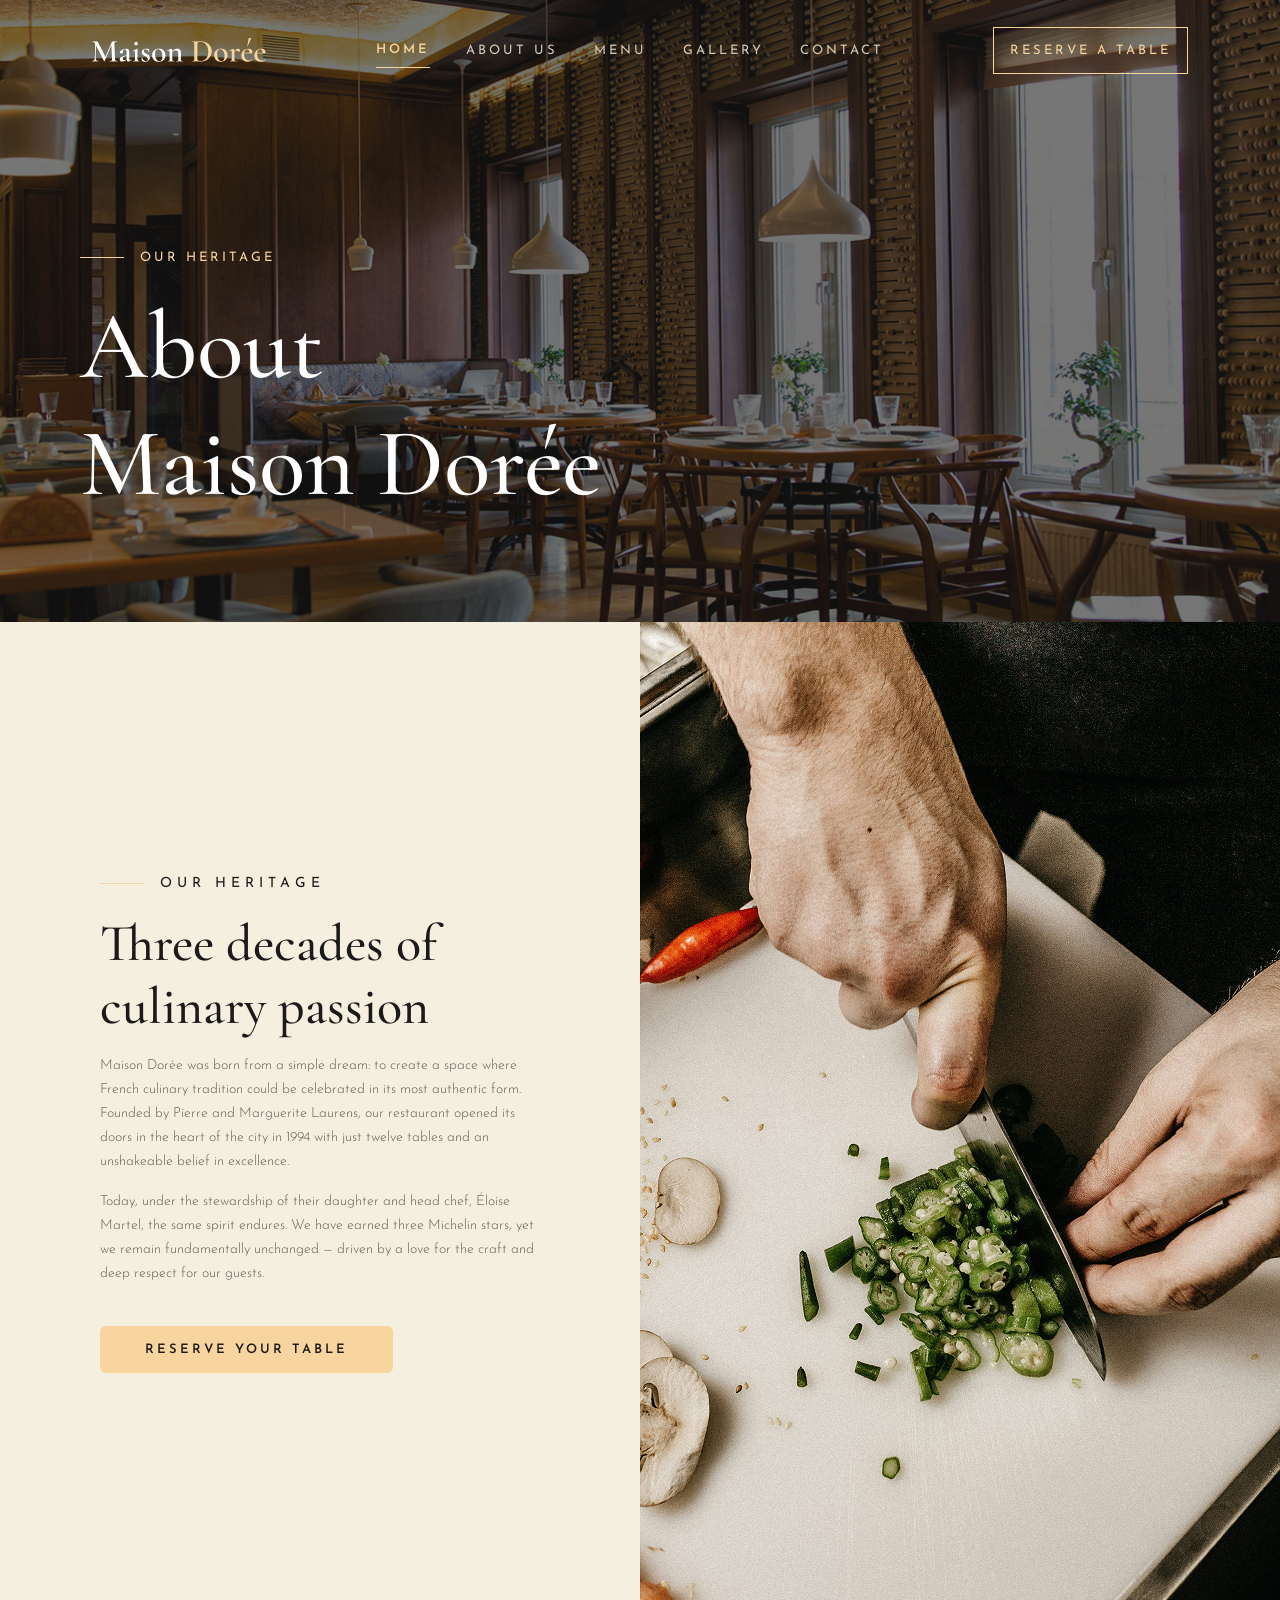
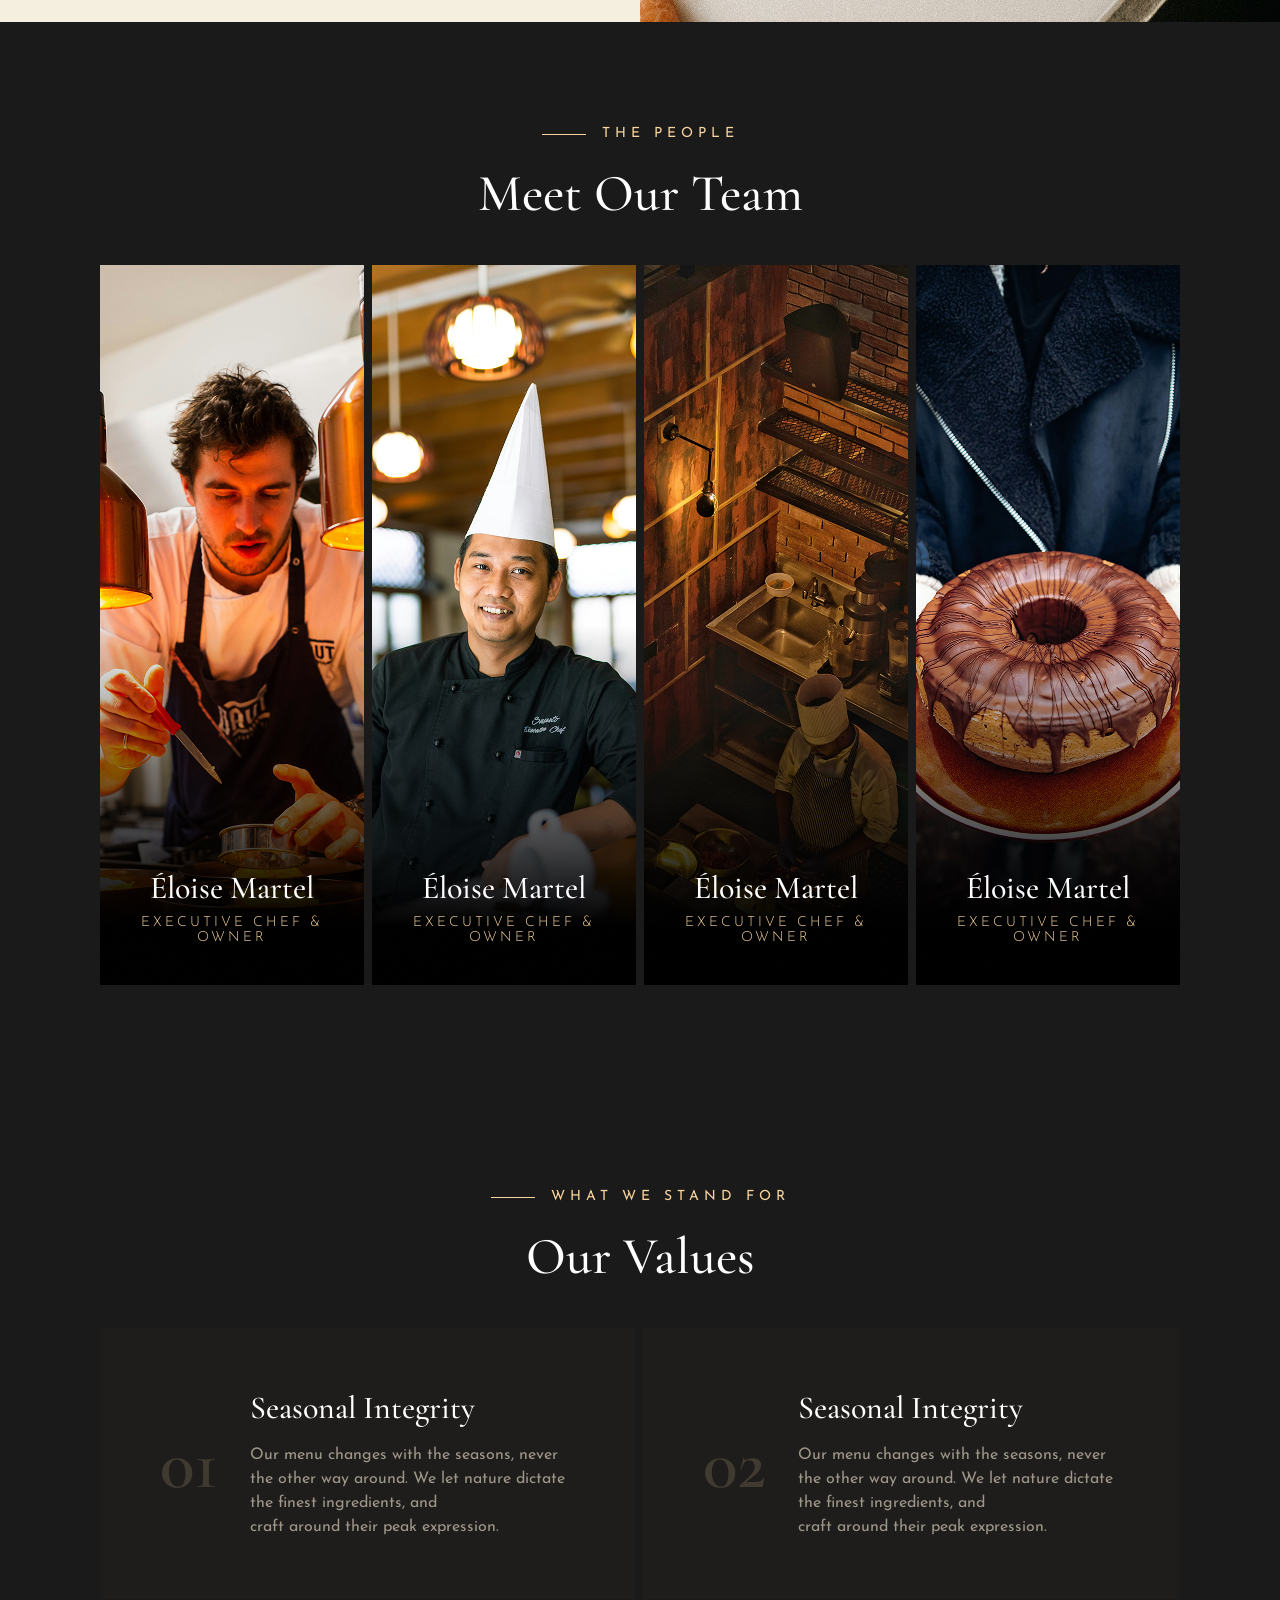
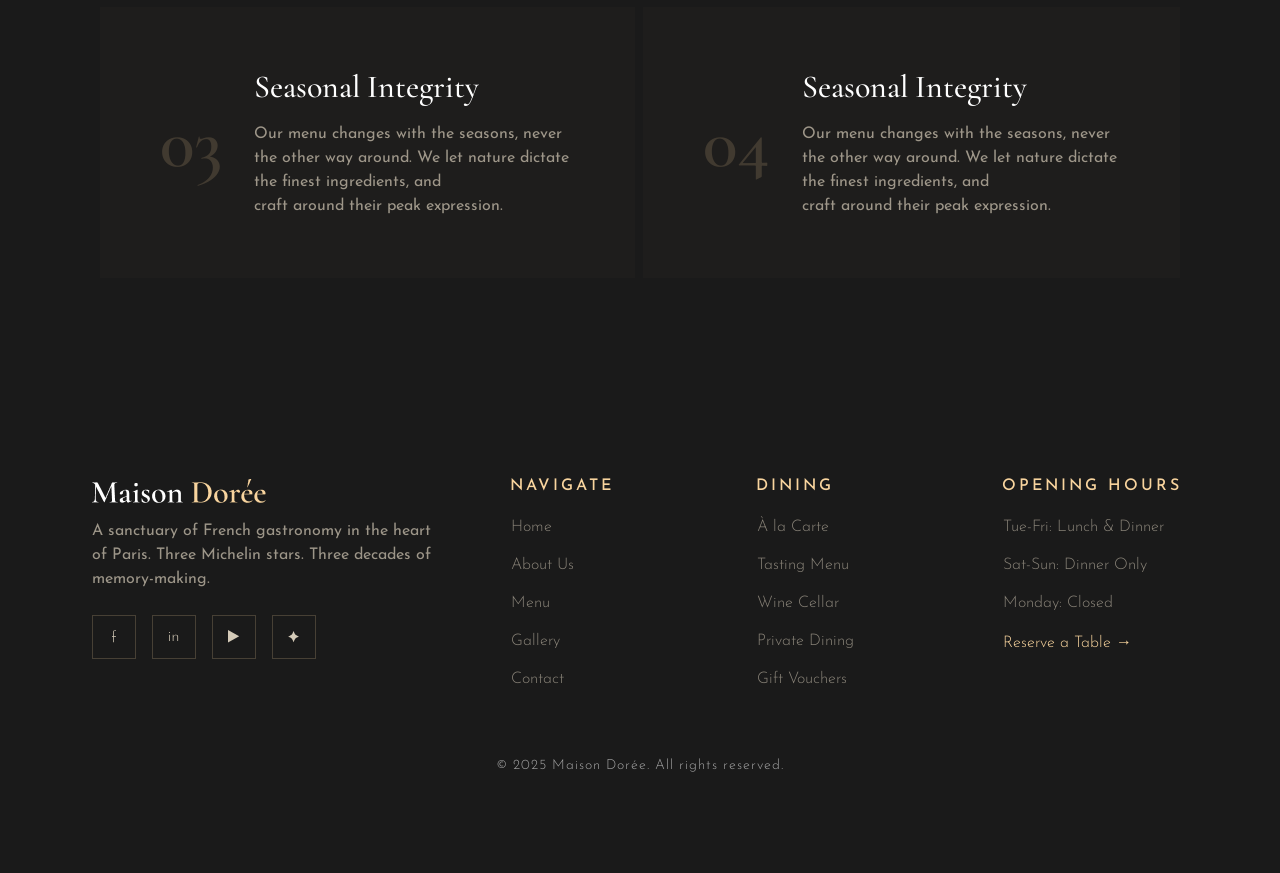
==== commit 5a83833c: "Merge branch 'tirthak' into devteam" ====
--- a/aboutus.html
+++ b/aboutus.html
@@ -29,7 +29,7 @@
 
 <body>
 
-    <header class="">
+    <header class="fixed-top">
         <div class="container nav_main">
             <div class="nav_left">
 
--- a/assets/css/t_styles.css
+++ b/assets/css/t_styles.css
@@ -973,7 +973,6 @@
         font-style: normal;
         font-weight: 400;
         line-height: 24px;
-        /* 200% */
         letter-spacing: 5px;
         text-transform: uppercase;
     }
@@ -1380,9 +1379,1150 @@
     }
 }
 
-@media only screen and (min-width: 601px) and (max-width:991px) {}
-
-@media only screen and (min-width: 992px) and (max-width: 1151px) {}
+@media only screen and (min-width: 601px) and (max-width:991px) {
+
+    .mobile_none {
+        display: none;
+    }
+
+    .desktop_none {
+        display: block;
+    }
+
+    .trans_button {
+        display: flex;
+        padding: 16px 44px;
+        flex-direction: column;
+        align-items: flex-start;
+        border: 1px solid #FFF;
+        color: #FFF;
+        font-family: "Josefin Sans";
+        font-size: 12px;
+        font-style: normal;
+        font-weight: 600;
+        line-height: normal;
+        letter-spacing: 3px;
+        text-transform: uppercase;
+    }
+
+    .aboutus_1 {
+        background: url(../img/about1_mob.jpg);
+        background-size: cover;
+        background-repeat: no-repeat;
+        background-position: center center;
+        padding-top: 305px;
+        padding-bottom: 40px;
+        padding-left: 40px;
+        padding-right: 40px;
+    }
+
+    .in_about1 {
+        width: fit-content;
+        display: flex;
+        flex-direction: column;
+        align-items: flex-start;
+        gap: 16px;
+    }
+
+    .top_about1 {
+        display: flex;
+        align-items: center;
+        gap: 16px;
+        align-self: stretch;
+    }
+
+    .about1_tt {
+        color: #FFF;
+        font-family: "Cormorant Garamond";
+        font-size: 52px;
+        font-style: normal;
+        font-weight: 500;
+        line-height: normal;
+        text-transform: capitalize;
+    }
+
+    .aboutus_3 {
+        display: flex;
+        padding: 40px 20px;
+        flex-direction: column;
+        align-items: center;
+        gap: 40px;
+    }
+
+    .about3_p {
+        color: #F8D49E;
+        font-family: "Josefin Sans";
+        font-size: 12px;
+        font-style: normal;
+        font-weight: 400;
+        line-height: 24px;
+        /* 200% */
+        letter-spacing: 5px;
+        text-transform: uppercase;
+    }
+
+    .about3_tt {
+        color: #FFF;
+        text-align: center;
+        font-family: "Cormorant Garamond";
+        font-size: 40px;
+        font-style: normal;
+        font-weight: 500;
+        line-height: normal;
+    }
+
+    .bottom_about3 {
+        flex-direction: column;
+        gap: 16px;
+    }
+
+    .card_card h1 {
+        color: #FFF;
+        font-family: "Cormorant Garamond";
+        font-size: 28px;
+        font-style: normal;
+        font-weight: 500;
+        line-height: normal;
+    }
+
+    .card_card p {
+        color: #F8D49E;
+        font-family: "Josefin Sans";
+        font-size: 12px;
+        font-style: normal;
+        font-weight: 300;
+        line-height: normal;
+        letter-spacing: 3px;
+        text-transform: uppercase;
+    }
+
+    .card_card {
+        height: 450px;
+        width: 100%;
+        max-width: 353px;
+        padding: 20px;
+        background: url(../img/cardmob_1.jpg);
+    }
+
+    .card2 {
+        background: url(../img/cardmob_2.jpg);
+    }
+
+    .card3 {
+        background: url(../img/cardmob_3.jpg);
+    }
+
+    .card4 {
+        background: url(../img/cardmob_4.jpg);
+    }
+/* 
+    .aboutus_2 {
+        flex-direction: column;
+    }
+
+    .right_about2 {
+        height: 600px;
+        background: url(../img/right_about_mob.jpg);
+        background-size: cover;
+        background-repeat: no-repeat;
+        background-position: center center;
+    }
+
+    .left_about2 {
+        padding: 40px 24px;
+    }
+
+    .about2_pp {
+        color: #1A1A1A;
+        font-family: "Josefin Sans";
+        font-size: 12px;
+        font-style: normal;
+        font-weight: 400;
+        line-height: 24px;
+        letter-spacing: 5px;
+        text-transform: uppercase;
+    }
+
+    .about2_tt {
+        color: #1A1A1A;
+        font-family: "Cormorant Garamond";
+        font-size: 36px;
+        font-style: normal;
+        font-weight: 500;
+        line-height: normal;
+        margin-bottom: 16px;
+    } */
+
+    .left_about2 {
+        padding: 40px;
+    }
+    .gold_buttton {
+        color: #1A1A1A;
+        font-family: "Josefin Sans";
+        font-size: 12px;
+        font-style: normal;
+        font-weight: 600;
+        line-height: normal;
+        letter-spacing: 3px;
+        text-transform: uppercase;
+        display: flex;
+        padding: 16px 44px;
+        flex-direction: column;
+        align-items: center;
+        background: #F8D49E;
+    }
+
+    .stick_right {
+        margin-left: 0px;
+    }
+
+    .top_top {
+        flex-direction: column;
+    }
+
+    .aboutus_4 {
+        padding: 20px;
+    }
+
+    .about4_card {
+        padding: 20px;
+        align-items: flex-start;
+    }
+
+    .number_css {
+        color: rgba(248, 212, 158, 0.16);
+        font-family: "Cormorant Garamond";
+        font-size: 72px;
+        font-style: normal;
+        font-weight: 600;
+        line-height: normal;
+    }
+
+    .second_side h1 {
+        color: #FFF;
+        font-family: "Cormorant Garamond";
+        font-size: 26px;
+        font-style: normal;
+        font-weight: 500;
+        line-height: normal;
+        align-self: stretch;
+    }
+
+    .second_side p {
+        color: rgba(212, 202, 184, 0.70);
+        font-family: "Josefin Sans";
+        font-size: 13px;
+        font-style: normal;
+        font-weight: 400;
+        line-height: 24px;
+        /* 184.615% */
+
+        align-self: stretch;
+    }
+
+
+    .home7 {
+        background: url(../img/home7_mob.jpg);
+        background-size: cover;
+        background-repeat: no-repeat;
+        background-position: center center;
+        padding: 132px 26px;
+        display: flex;
+        flex-direction: column;
+        align-items: center;
+    }
+
+    .home7_tt {
+        color: #FFF;
+        text-align: center;
+        font-family: "Cormorant Garamond";
+        font-size: 40px;
+        font-style: normal;
+        font-weight: 500;
+        line-height: normal;
+        margin-bottom: 16px;
+    }
+
+    .home7_tt_span {
+        color: #F8D49E;
+        font-family: "Cormorant Garamond";
+        font-size: 40px;
+        font-style: italic;
+        font-weight: 500;
+        line-height: normal;
+    }
+
+    .home5 {
+        border-top: none;
+        border-bottom: none;
+        flex-direction: column;
+        padding: 0;
+    }
+
+    .box_box {
+        display: flex;
+        padding: 40px 0;
+        flex-direction: column;
+        justify-content: center;
+        align-items: center;
+        align-self: stretch;
+        width: 100%;
+        max-width: 100%;
+        border-right: none;
+        border-bottom: 1px solid rgba(248, 212, 158, 0.20);
+    }
+
+    .no_right_border {
+        border-bottom: none;
+    }
+
+    .home_6 {
+        padding: 20px;
+        gap: 24px;
+        align-items: center;
+    }
+
+    .bottom_home6 {
+        flex-direction: column;
+        gap: 40px;
+        align-items: center;
+        align-self: unset;
+    }
+
+    .bottom_home6_card {
+        padding: 24px;
+        max-width: 353px;
+        width: 100%;
+        gap: 16px;
+    }
+
+    .home6_1 {
+        color: #F8D49E;
+        text-align: center;
+        font-family: "Cormorant Garamond";
+        font-size: 64px;
+        font-style: normal;
+        font-weight: 300;
+        line-height: 40px;
+        /* 62.5% */
+    }
+
+    .home6_2 {
+        color: #F8D49E;
+        text-align: center;
+        font-family: "Segoe UI Symbol";
+        font-size: 16px;
+        font-style: normal;
+        font-weight: 400;
+        line-height: normal;
+        letter-spacing: 3px;
+    }
+
+    .home6_3 {
+        color: #F5EFE0;
+        text-align: center;
+        font-family: "Josefin Sans";
+        font-size: 14px;
+        font-style: normal;
+        font-weight: 300;
+        line-height: 24px;
+        /* 171.429% */
+
+        align-self: stretch;
+    }
+
+    .home6_4 {
+        display: flex;
+        height: 11px;
+        flex-direction: column;
+        justify-content: center;
+        align-self: stretch;
+        color: #F8D49E;
+        text-align: center;
+        font-family: "Josefin Sans";
+        font-size: 10px;
+        font-style: normal;
+        font-weight: 400;
+        line-height: normal;
+        letter-spacing: 3px;
+        text-transform: uppercase;
+    }
+
+    .home4 {
+        padding: 40px 20px;
+    }
+
+    .middle_home4 {
+        flex-direction: column;
+    }
+
+    .middle_card {
+        height: 450px;
+        max-width: 353px;
+        width: 100%;
+        padding: 20px;
+        background: url(../img/middlecard_mob1.jpg);
+        background-size: cover;
+        background-repeat: no-repeat;
+        background-position: center center;
+    }
+
+    .middle_card2 {
+        background: url(../img/middlecard_mob2.jpg);
+        background-size: cover;
+        background-repeat: no-repeat;
+        background-position: center center;
+    }
+
+    .middle_card3 {
+        background: url(../img/middlecard_mob3.jpg);
+        background-size: cover;
+        background-repeat: no-repeat;
+        background-position: center center;
+    }
+
+    .middle_card p {
+        color: #F8D49E;
+        font-family: "Josefin Sans";
+        font-size: 12px;
+        font-style: normal;
+        font-weight: 300;
+        line-height: normal;
+        letter-spacing: 3px;
+        text-transform: uppercase;
+    }
+
+    .middle_card h1 {
+        color: #FFF;
+        font-family: "Cormorant Garamond";
+        font-size: 28px;
+        font-style: normal;
+        font-weight: 500;
+        line-height: normal;
+        align-self: stretch;
+    }
+
+    .middle_card h2 {
+        color: #F8D49E;
+        font-family: "Josefin Sans";
+        font-size: 20px;
+        font-style: normal;
+        font-weight: 400;
+        line-height: normal;
+        letter-spacing: 1px;
+    }
+/* 
+    .right_home3 {
+        padding: 40px 20px;
+    }
+
+    .left_home3 {
+        height: 400px;
+        background: url(../img/left_home3_mob.jpg);
+        background-size: cover;
+        background-repeat: no-repeat;
+        background-position: center center;
+    }
+
+    .stick_left {
+        margin-left: 0px;
+    }
+
+    .home3 {
+        flex-direction: column;
+    }
+ */
+
+ .right_home3 {
+    padding: 50px;
+ }
+    .inner_home2 {
+        flex-direction: column;
+    }
+
+    .home2_card {
+        display: flex;
+        padding: 40px 20px;
+        flex-direction: column;
+        align-items: flex-start;
+        gap: 10px;
+        align-self: stretch;
+        border-right: none;
+    }
+
+    .left_div h1 {
+        color: #FFF;
+        font-family: "Cormorant Garamond";
+        font-size: 26px;
+        font-style: normal;
+        font-weight: 500;
+        line-height: normal;
+        align-self: stretch;
+    }
+
+    .left_div p {
+        color: rgba(212, 202, 184, 0.70);
+        font-family: "Josefin Sans";
+        font-size: 13px;
+        font-style: normal;
+        font-weight: 400;
+        line-height: 24px;
+        /* 184.615% */
+    }
+
+    .home2_card {
+        width: auto;
+        max-width: fit-content;
+    }
+    .home1 p {
+        color: #F8D49E;
+        font-family: "Josefin Sans";
+        font-size: 13px;
+        font-style: normal;
+        font-weight: 400;
+        line-height: normal;
+        text-transform: uppercase;
+        margin-bottom: 24px;
+    }
+    .home1 h1 {
+        color: #FFF;
+        font-family: "Cormorant Garamond";
+        font-size: 44px;
+        font-style: normal;
+        font-weight: 500;
+        line-height: normal;
+        text-transform: capitalize;
+        margin-top: 0px;
+    }
+    .home1 h2 {
+        color: #FFF;
+        font-family: "Cormorant Garamond";
+        font-size: 44px;
+        font-style: normal;
+        font-weight: 500;
+        line-height: normal;
+        text-transform: capitalize;
+        margin-top: 0px;
+    }
+
+    .home1 h2 span {
+        color: #F8D49E;
+        text-align: center;
+        font-family: "Cormorant Garamond";
+        font-size: 44px;
+        font-style: normal;
+        font-weight: 500;
+        line-height: normal;
+        text-transform: capitalize;
+        margin-top: 0px;
+    }
+    .home1 h3 {
+        color: #FFF;
+        font-family: "Cormorant Garamond";
+        font-size: 44px;
+        font-style: normal;
+        font-weight: 500;
+        line-height: normal;
+        text-transform: capitalize;
+        margin-top: 0px;
+        margin-bottom: 28px;
+    }
+    .home1 h4 {
+        color: #FFF;
+        text-align: center;
+        font-family: "Josefin Sans";
+        font-size: 13px;
+        font-style: normal;
+        font-weight: 400;
+        line-height: 20px; /* 153.846% */
+        text-transform: uppercase;
+        margin-bottom: 56px;
+    }
+    .bottomhome1 {
+        flex-direction: column;
+        gap: 20px;
+        align-items: stretch;
+    }
+    .home1 {
+        padding-top: 213px;
+        padding-bottom: 211px;
+    }
+    .home_scroll {
+        bottom: 20px;
+    }
+}
+
+@media only screen and (min-width: 992px) and (max-width: 1151px) {
+
+    .mobile_none {
+        display: none;
+    }
+
+    .desktop_none {
+        display: block;
+    }
+
+    .trans_button {
+        display: flex;
+        padding: 16px 44px;
+        flex-direction: column;
+        align-items: flex-start;
+        border: 1px solid #FFF;
+        color: #FFF;
+        font-family: "Josefin Sans";
+        font-size: 12px;
+        font-style: normal;
+        font-weight: 600;
+        line-height: normal;
+        letter-spacing: 3px;
+        text-transform: uppercase;
+    }
+
+    .aboutus_1 {
+        background: url(../img/about1_mob.jpg);
+        background-size: cover;
+        background-repeat: no-repeat;
+        background-position: center center;
+        padding-top: 305px;
+        padding-bottom: 40px;
+        padding-left: 40px;
+        padding-right: 40px;
+    }
+
+    .in_about1 {
+        width: fit-content;
+        display: flex;
+        flex-direction: column;
+        align-items: flex-start;
+        gap: 16px;
+    }
+
+    .top_about1 {
+        display: flex;
+        align-items: center;
+        gap: 16px;
+        align-self: stretch;
+    }
+
+    .about1_tt {
+        color: #FFF;
+        font-family: "Cormorant Garamond";
+        font-size: 52px;
+        font-style: normal;
+        font-weight: 500;
+        line-height: normal;
+        text-transform: capitalize;
+    }
+
+    .aboutus_3 {
+        display: flex;
+        padding: 40px 20px;
+        flex-direction: column;
+        align-items: center;
+        gap: 40px;
+    }
+
+    .about3_p {
+        color: #F8D49E;
+        font-family: "Josefin Sans";
+        font-size: 12px;
+        font-style: normal;
+        font-weight: 400;
+        line-height: 24px;
+        /* 200% */
+        letter-spacing: 5px;
+        text-transform: uppercase;
+    }
+
+    .about3_tt {
+        color: #FFF;
+        text-align: center;
+        font-family: "Cormorant Garamond";
+        font-size: 40px;
+        font-style: normal;
+        font-weight: 500;
+        line-height: normal;
+    }
+
+    .bottom_about3 {
+        flex-direction: column;
+        gap: 16px;
+    }
+
+    .card_card h1 {
+        color: #FFF;
+        font-family: "Cormorant Garamond";
+        font-size: 28px;
+        font-style: normal;
+        font-weight: 500;
+        line-height: normal;
+    }
+
+    .card_card p {
+        color: #F8D49E;
+        font-family: "Josefin Sans";
+        font-size: 12px;
+        font-style: normal;
+        font-weight: 300;
+        line-height: normal;
+        letter-spacing: 3px;
+        text-transform: uppercase;
+    }
+
+    .card_card {
+        height: 450px;
+        width: 100%;
+        max-width: 353px;
+        padding: 20px;
+        background: url(../img/cardmob_1.jpg);
+    }
+
+    .card2 {
+        background: url(../img/cardmob_2.jpg);
+    }
+
+    .card3 {
+        background: url(../img/cardmob_3.jpg);
+    }
+
+    .card4 {
+        background: url(../img/cardmob_4.jpg);
+    }
+/* 
+    .aboutus_2 {
+        flex-direction: column;
+    }
+
+    .right_about2 {
+        height: 600px;
+        background: url(../img/right_about_mob.jpg);
+        background-size: cover;
+        background-repeat: no-repeat;
+        background-position: center center;
+    }
+
+    .left_about2 {
+        padding: 40px 24px;
+    }
+
+    .about2_pp {
+        color: #1A1A1A;
+        font-family: "Josefin Sans";
+        font-size: 12px;
+        font-style: normal;
+        font-weight: 400;
+        line-height: 24px;
+        letter-spacing: 5px;
+        text-transform: uppercase;
+    }
+
+    .about2_tt {
+        color: #1A1A1A;
+        font-family: "Cormorant Garamond";
+        font-size: 36px;
+        font-style: normal;
+        font-weight: 500;
+        line-height: normal;
+        margin-bottom: 16px;
+    }
+ */
+ .left_about2 {
+    padding: 80px;
+ }
+    .gold_buttton {
+        color: #1A1A1A;
+        font-family: "Josefin Sans";
+        font-size: 12px;
+        font-style: normal;
+        font-weight: 600;
+        line-height: normal;
+        letter-spacing: 3px;
+        text-transform: uppercase;
+        display: flex;
+        padding: 16px 44px;
+        flex-direction: column;
+        align-items: center;
+        background: #F8D49E;
+    }
+
+    .stick_right {
+        margin-left: 0px;
+    }
+
+    .top_top {
+        flex-direction: column;
+    }
+
+    .aboutus_4 {
+        padding: 20px;
+    }
+
+    .about4_card {
+        padding: 20px;
+        align-items: flex-start;
+    }
+
+    .number_css {
+        color: rgba(248, 212, 158, 0.16);
+        font-family: "Cormorant Garamond";
+        font-size: 72px;
+        font-style: normal;
+        font-weight: 600;
+        line-height: normal;
+    }
+
+    .second_side h1 {
+        color: #FFF;
+        font-family: "Cormorant Garamond";
+        font-size: 26px;
+        font-style: normal;
+        font-weight: 500;
+        line-height: normal;
+        align-self: stretch;
+    }
+
+    .second_side p {
+        color: rgba(212, 202, 184, 0.70);
+        font-family: "Josefin Sans";
+        font-size: 13px;
+        font-style: normal;
+        font-weight: 400;
+        line-height: 24px;
+        /* 184.615% */
+
+        align-self: stretch;
+    }
+
+
+    .home7 {
+        background: url(../img/home7_mob.jpg);
+        background-size: cover;
+        background-repeat: no-repeat;
+        background-position: center center;
+        padding: 132px 26px;
+        display: flex;
+        flex-direction: column;
+        align-items: center;
+    }
+
+    .home7_tt {
+        color: #FFF;
+        text-align: center;
+        font-family: "Cormorant Garamond";
+        font-size: 40px;
+        font-style: normal;
+        font-weight: 500;
+        line-height: normal;
+        margin-bottom: 16px;
+    }
+
+    .home7_tt_span {
+        color: #F8D49E;
+        font-family: "Cormorant Garamond";
+        font-size: 40px;
+        font-style: italic;
+        font-weight: 500;
+        line-height: normal;
+    }
+
+    .home5 {
+        border-top: none;
+        border-bottom: none;
+        flex-direction: column;
+        padding: 0;
+    }
+
+    .box_box {
+        display: flex;
+        padding: 40px 0;
+        flex-direction: column;
+        justify-content: center;
+        align-items: center;
+        align-self: stretch;
+        width: 100%;
+        max-width: 100%;
+        border-right: none;
+        border-bottom: 1px solid rgba(248, 212, 158, 0.20);
+    }
+
+    .no_right_border {
+        border-bottom: none;
+    }
+
+    .home_6 {
+        padding: 20px;
+        gap: 24px;
+        align-items: center;
+    }
+
+    .bottom_home6 {
+        flex-direction: column;
+        gap: 40px;
+        align-items: center;
+        align-self: unset;
+    }
+
+    .bottom_home6_card {
+        padding: 24px;
+        max-width: 353px;
+        width: 100%;
+        gap: 16px;
+    }
+
+    .home6_1 {
+        color: #F8D49E;
+        text-align: center;
+        font-family: "Cormorant Garamond";
+        font-size: 64px;
+        font-style: normal;
+        font-weight: 300;
+        line-height: 40px;
+        /* 62.5% */
+    }
+
+    .home6_2 {
+        color: #F8D49E;
+        text-align: center;
+        font-family: "Segoe UI Symbol";
+        font-size: 16px;
+        font-style: normal;
+        font-weight: 400;
+        line-height: normal;
+        letter-spacing: 3px;
+    }
+
+    .home6_3 {
+        color: #F5EFE0;
+        text-align: center;
+        font-family: "Josefin Sans";
+        font-size: 14px;
+        font-style: normal;
+        font-weight: 300;
+        line-height: 24px;
+        /* 171.429% */
+
+        align-self: stretch;
+    }
+
+    .home6_4 {
+        display: flex;
+        height: 11px;
+        flex-direction: column;
+        justify-content: center;
+        align-self: stretch;
+        color: #F8D49E;
+        text-align: center;
+        font-family: "Josefin Sans";
+        font-size: 10px;
+        font-style: normal;
+        font-weight: 400;
+        line-height: normal;
+        letter-spacing: 3px;
+        text-transform: uppercase;
+    }
+
+    .home4 {
+        padding: 40px 20px;
+    }
+
+    .middle_home4 {
+        flex-direction: column;
+    }
+
+    .middle_card {
+        height: 450px;
+        max-width: 353px;
+        width: 100%;
+        padding: 20px;
+        background: url(../img/middlecard_mob1.jpg);
+        background-size: cover;
+        background-repeat: no-repeat;
+        background-position: center center;
+    }
+
+    .middle_card2 {
+        background: url(../img/middlecard_mob2.jpg);
+        background-size: cover;
+        background-repeat: no-repeat;
+        background-position: center center;
+    }
+
+    .middle_card3 {
+        background: url(../img/middlecard_mob3.jpg);
+        background-size: cover;
+        background-repeat: no-repeat;
+        background-position: center center;
+    }
+
+    .middle_card p {
+        color: #F8D49E;
+        font-family: "Josefin Sans";
+        font-size: 12px;
+        font-style: normal;
+        font-weight: 300;
+        line-height: normal;
+        letter-spacing: 3px;
+        text-transform: uppercase;
+    }
+
+    .middle_card h1 {
+        color: #FFF;
+        font-family: "Cormorant Garamond";
+        font-size: 28px;
+        font-style: normal;
+        font-weight: 500;
+        line-height: normal;
+        align-self: stretch;
+    }
+
+    .middle_card h2 {
+        color: #F8D49E;
+        font-family: "Josefin Sans";
+        font-size: 20px;
+        font-style: normal;
+        font-weight: 400;
+        line-height: normal;
+        letter-spacing: 1px;
+    }
+
+    /* .right_home3 {
+        padding: 40px 20px;
+    }
+
+    .left_home3 {
+        height: 400px;
+        background: url(../img/left_home3_mob.jpg);
+        background-size: cover;
+        background-repeat: no-repeat;
+        background-position: center center;
+    }
+
+    .stick_left {
+        margin-left: 0px;
+    }
+
+    .home3 {
+        flex-direction: column;
+    } */
+    .right_home3 {
+        padding: 80px;
+    }
+
+    .inner_home2 {
+        flex-direction: column;
+    }
+
+    .home2_card {
+        display: flex;
+        padding: 40px 20px;
+        flex-direction: column;
+        align-items: flex-start;
+        gap: 10px;
+        align-self: stretch;
+        border-right: none;
+    }
+
+    .left_div h1 {
+        color: #FFF;
+        font-family: "Cormorant Garamond";
+        font-size: 26px;
+        font-style: normal;
+        font-weight: 500;
+        line-height: normal;
+        align-self: stretch;
+    }
+
+    .left_div p {
+        color: rgba(212, 202, 184, 0.70);
+        font-family: "Josefin Sans";
+        font-size: 13px;
+        font-style: normal;
+        font-weight: 400;
+        line-height: 24px;
+        /* 184.615% */
+    }
+
+    .home2_card {
+        width: auto;
+        max-width: fit-content;
+    }
+    .home1 p {
+        color: #F8D49E;
+        font-family: "Josefin Sans";
+        font-size: 13px;
+        font-style: normal;
+        font-weight: 400;
+        line-height: normal;
+        text-transform: uppercase;
+        margin-bottom: 24px;
+    }
+    .home1 h1 {
+        color: #FFF;
+        font-family: "Cormorant Garamond";
+        font-size: 44px;
+        font-style: normal;
+        font-weight: 500;
+        line-height: normal;
+        text-transform: capitalize;
+        margin-top: 0px;
+    }
+    .home1 h2 {
+        color: #FFF;
+        font-family: "Cormorant Garamond";
+        font-size: 44px;
+        font-style: normal;
+        font-weight: 500;
+        line-height: normal;
+        text-transform: capitalize;
+        margin-top: 0px;
+    }
+
+    .home1 h2 span {
+        color: #F8D49E;
+        text-align: center;
+        font-family: "Cormorant Garamond";
+        font-size: 44px;
+        font-style: normal;
+        font-weight: 500;
+        line-height: normal;
+        text-transform: capitalize;
+        margin-top: 0px;
+    }
+    .home1 h3 {
+        color: #FFF;
+        font-family: "Cormorant Garamond";
+        font-size: 44px;
+        font-style: normal;
+        font-weight: 500;
+        line-height: normal;
+        text-transform: capitalize;
+        margin-top: 0px;
+        margin-bottom: 28px;
+    }
+    .home1 h4 {
+        color: #FFF;
+        text-align: center;
+        font-family: "Josefin Sans";
+        font-size: 13px;
+        font-style: normal;
+        font-weight: 400;
+        line-height: 20px; /* 153.846% */
+        text-transform: uppercase;
+        margin-bottom: 56px;
+    }
+    .bottomhome1 {
+        flex-direction: column;
+        gap: 20px;
+        align-items: stretch;
+    }
+    .home1 {
+        padding-top: 213px;
+        padding-bottom: 211px;
+    }
+    .home_scroll {
+        bottom: 20px;
+    }
+}
 
 @media only screen and (min-width: 1152px) and (max-width:1279px) {
     .home2_card {
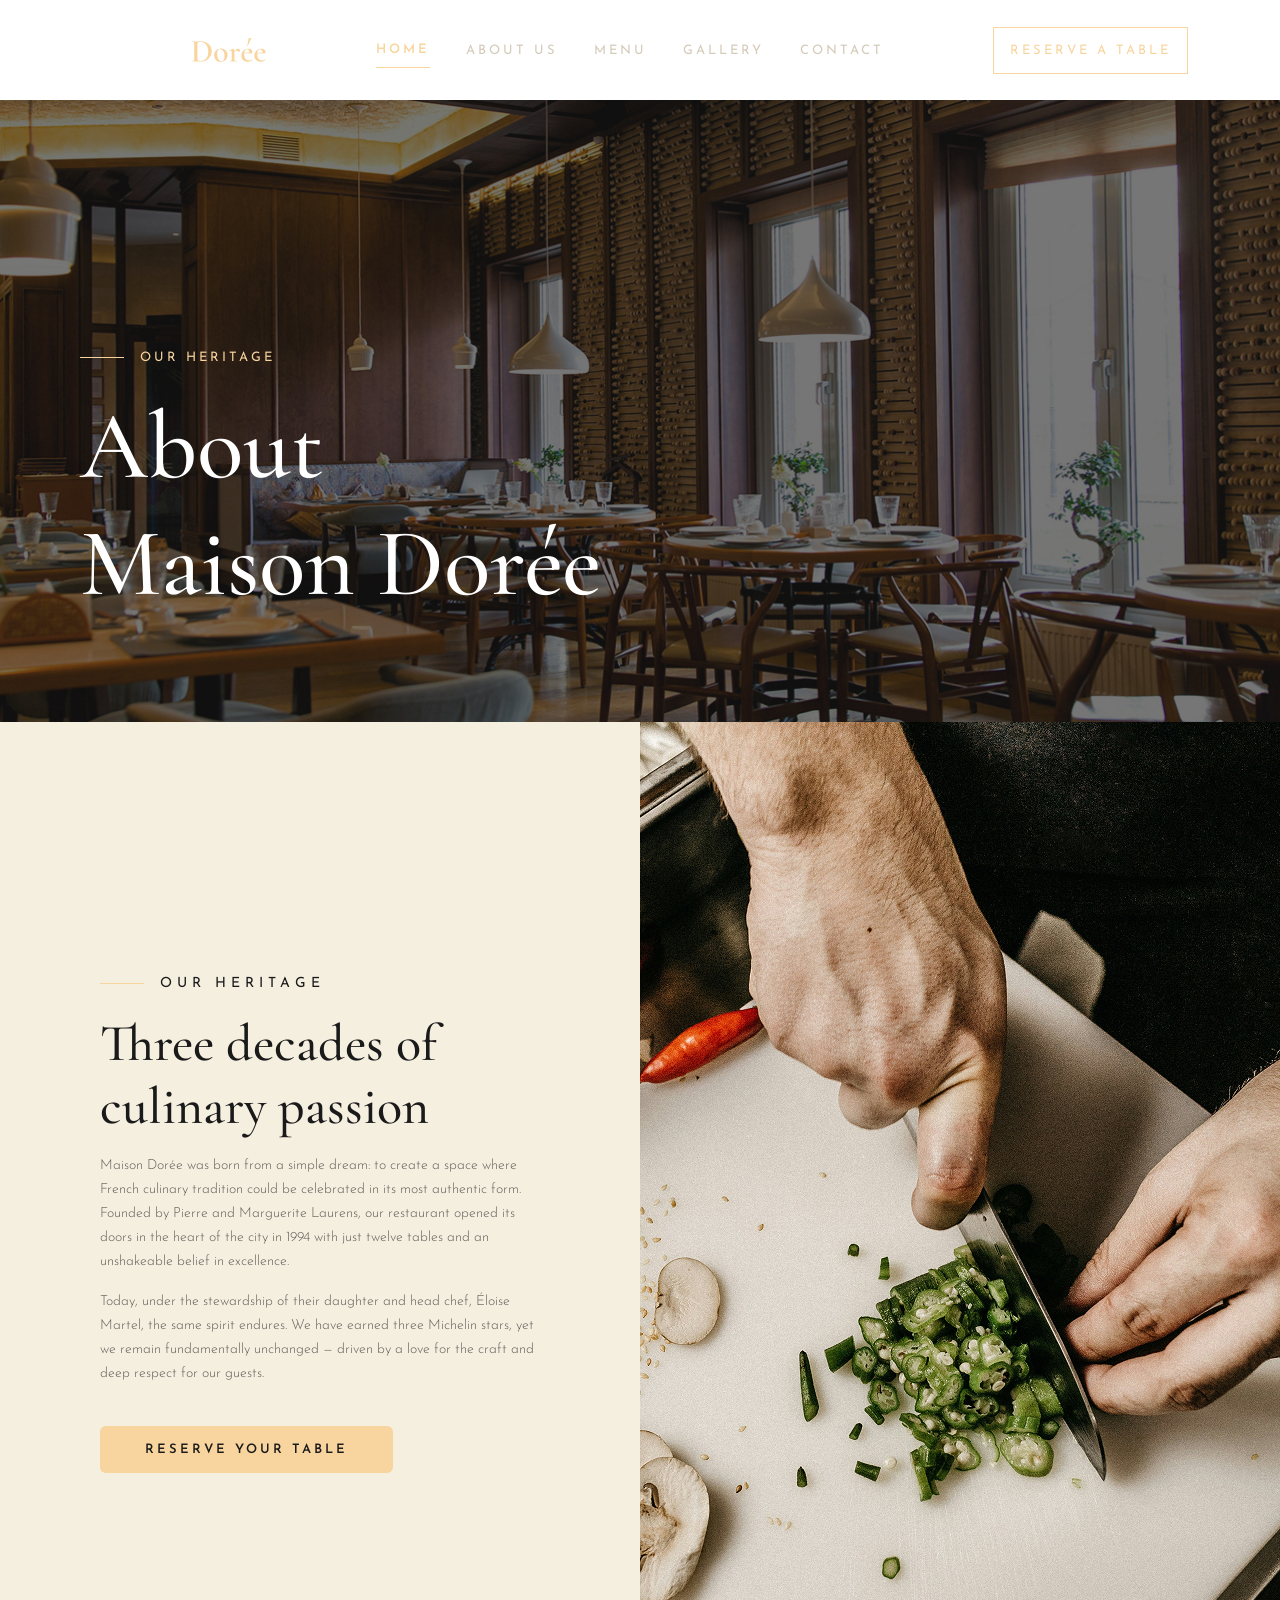
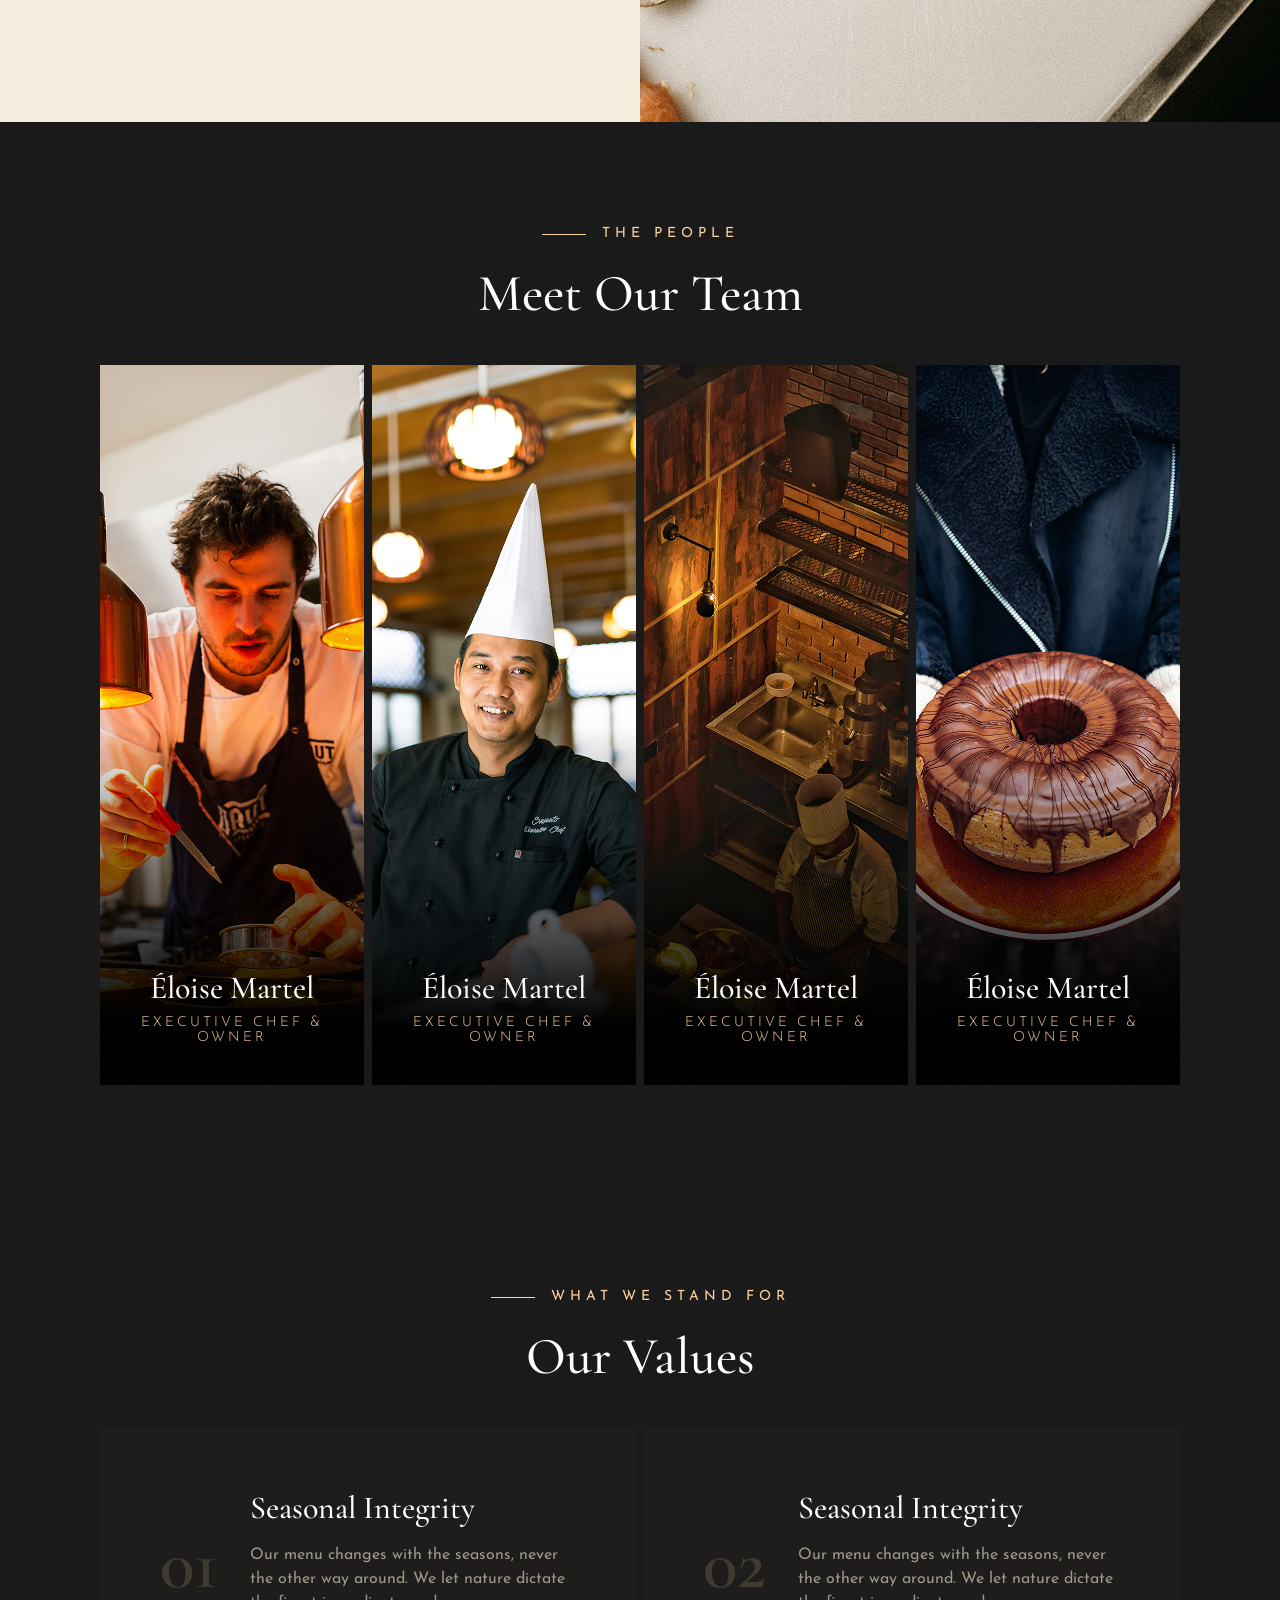
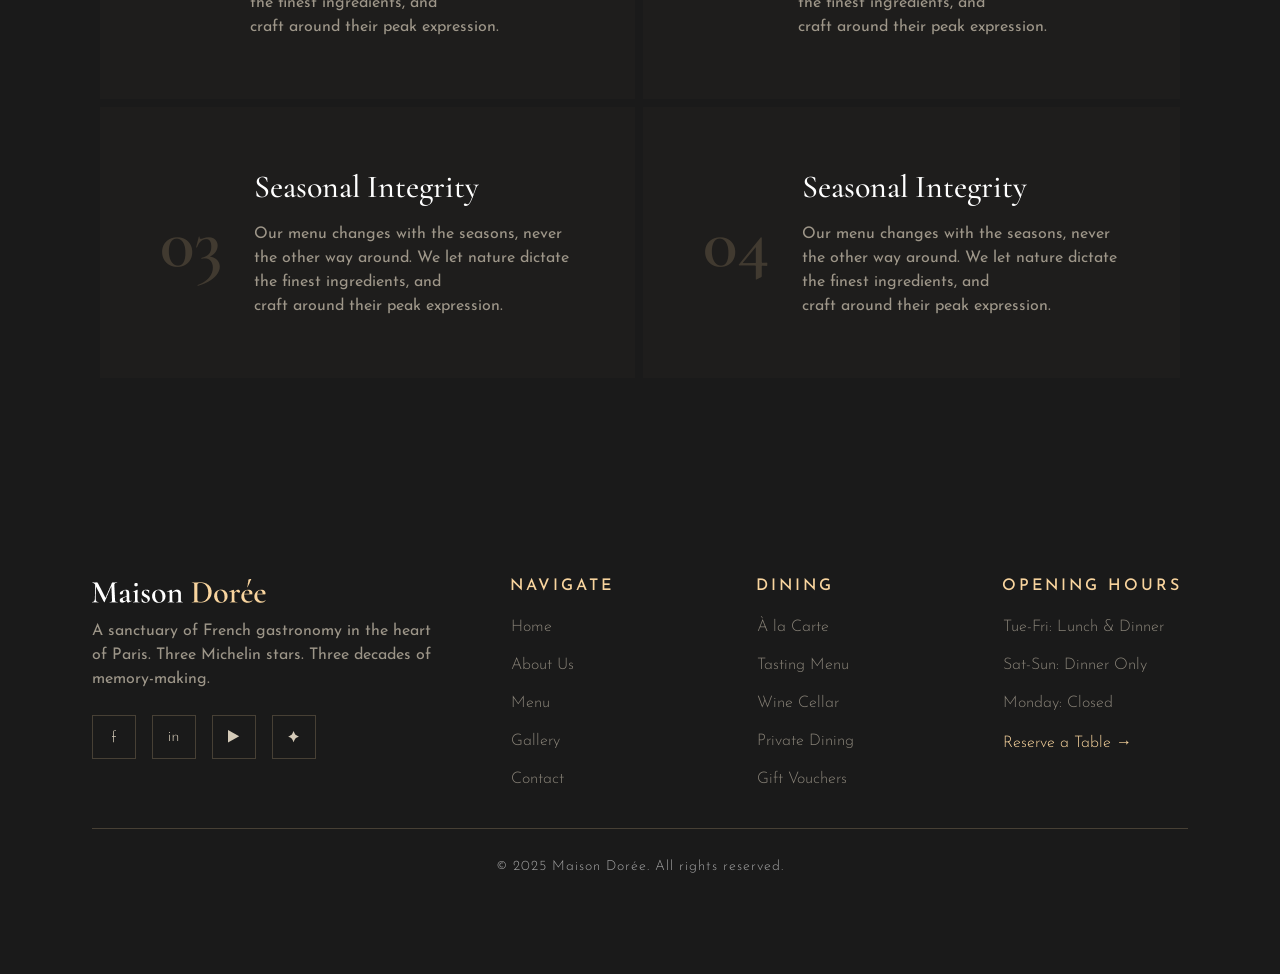
==== commit b5c46d35: "header fixed on all" ====
--- a/aboutus.html
+++ b/aboutus.html
@@ -29,15 +29,15 @@
 
 <body>
 
-    <header class="fixed-top">
+    <header class="">
         <div class="container nav_main">
             <div class="nav_left">
 
-                <a class="nav_logo" href="#">
+                <a class="nav_logo" href="./home.html">
                     <img src="./assets/img/nav_logo.png" alt="" class="img-fluid">
                 </a>
-
-                <button class="desktop_pad_none nav_toggler" type="button">
+                
+                <button class="desktop_pad_none nav_toggler" type="button" >
                     <div class="hamburger_menu">
                         <img src="./assets/img/nav_toggler.png" alt="" class="img-fluid">
                     </div>
@@ -49,11 +49,11 @@
             <div class="mobile_pad_none">
 
                 <div class="nav_center">
-                    <button class="btn btn_nav_link active">HOME</button>
-                    <button class="btn btn_nav_link">ABOUT US</button>
-                    <button class="btn btn_nav_link">MENU</button>
-                    <button class="btn btn_nav_link">GALLERY</button>
-                    <button class="btn btn_nav_link">CONTACT</button>
+                    <button class="btn btn_nav_link active" onclick="window.location.href='home.html'">HOME</button>
+                    <button class="btn btn_nav_link" onclick="window.location.href='aboutus.html'">ABOUT US</button>
+                    <button class="btn btn_nav_link" onclick="window.location.href='menu.html'">MENU</button>
+                    <button class="btn btn_nav_link" onclick="window.location.href='gallery.html'">GALLERY</button>
+                    <button class="btn btn_nav_link" onclick="window.location.href='contact.html'">CONTACT</button>
                 </div>
             </div>
 
@@ -62,16 +62,15 @@
             </div>
 
             <div class="desktop_pad_none nav_mobo" style="display: none;">
-                <button class="btn btn_nav_link active">HOME</button>
-                <button class="btn btn_nav_link">ABOUT US</button>
-                <button class="btn btn_nav_link">MENU</button>
-                <button class="btn btn_nav_link">GALLERY</button>
-                <button class="btn btn_nav_link">CONTACT</button>
-            </div>
-        </div>
-
+                <button class="btn btn_nav_link active" onclick="window.location.href='home.html'">HOME</button>
+                <button class="btn btn_nav_link" onclick="window.location.href='aboutus.html'">ABOUT US</button>
+                <button class="btn btn_nav_link" onclick="window.location.href='menu.html'">MENU</button>
+                <button class="btn btn_nav_link" onclick="window.location.href='gallery.html'">GALLERY</button>
+                <button class="btn btn_nav_link" onclick="window.location.href='contact.html'">CONTACT</button>
+            </div>
+        </div>
+           
     </header>
-
 
 
 
--- a/assets/css/main.css
+++ b/assets/css/main.css
@@ -40,7 +40,7 @@
 }
 
 
-.btn_nav {
+.btn_nav, .btn_nav:hover {
     display: flex;
     padding: 16px;
     justify-content: center;
@@ -120,6 +120,7 @@
     margin-bottom: 0px;
     padding-top: 30px;
     text-align: center;
+    border-top: 1px solid rgba(248, 212, 158, 0.20);
 }
 .footer_main {
     padding: 100px 0px;
@@ -278,6 +279,13 @@
         width: fit-content;
         margin-left: auto;
         margin-right: auto;
+        color: #FFF;
+        font-family: "Cormorant Garamond";
+        font-size: 36px;
+        font-style: normal;
+        font-weight: 500;
+        line-height: normal;
+        text-transform: capitalize;
     }
 
     .nav_left {
@@ -332,14 +340,31 @@
     .nav_main {
         padding-left: 20px;
         padding-right: 20px;
-        padding-top: 23px;
-        padding-bottom: 23px;
+        padding-top: 20px;
+        padding-bottom: 20px;
+    }
+    .nav_logo>img.img-fluid {
+        max-width: 154px;
+    }
+    .nav_logo {
+        display: flex;
+        align-items: center;
     }
     .footer_left_text {
         max-width: unset;
     }
     .footer_left {
         min-width: unset;
+    }
+    .footer_left>img.img-fluid {
+        width: 176px;
+    }
+    .footer_copyright {
+        border-top: 1px solid rgba(248, 212, 158, 0.20);
+        padding-top: 16px;
+    }
+    .footer_collection {
+        gap: 32px;
     }
 }
 
@@ -417,6 +442,13 @@
         width: fit-content;
         margin-left: auto;
         margin-right: auto;
+        color: #FFF;
+        font-family: "Cormorant Garamond";
+        font-size: 36px;
+        font-style: normal;
+        font-weight: 500;
+        line-height: normal;
+        text-transform: capitalize;
     }
     .footer_left {
         min-width: 100%;
--- a/assets/css/t_styles.css
+++ b/assets/css/t_styles.css
@@ -250,6 +250,9 @@
     text-transform: uppercase;
     margin-bottom: 0px;
 }
+.diff_size {
+    font-size: 16px;
+}
 
 .stick_right {
     max-width: 760px;
@@ -358,7 +361,7 @@
     font-style: normal;
     font-weight: 500;
     line-height: normal;
-    margin-bottom: 10px;
+    margin-bottom: 16px;
 }
 
 .home7_tt_span {
@@ -963,7 +966,7 @@
     }
 
     .left_about2 {
-        padding: 40px 24px;
+        padding: 40px 20px;
     }
 
     .about2_pp {
@@ -1002,6 +1005,10 @@
         align-items: center;
         background: #F8D49E;
     }
+    .diff_size {
+    font-size: 12px;
+}
+
 
     .stick_right {
         margin-left: 0px;
@@ -1026,7 +1033,7 @@
         font-size: 72px;
         font-style: normal;
         font-weight: 600;
-        line-height: normal;
+        line-height: 45px;
     }
 
     .second_side h1 {
@@ -1352,7 +1359,7 @@
         line-height: normal;
         text-transform: capitalize;
         margin-top: 0px;
-        margin-bottom: 28px;
+        margin-bottom: 24px;
     }
     .home1 h4 {
         color: #FFF;
@@ -1571,6 +1578,10 @@
         align-items: center;
         background: #F8D49E;
     }
+    .diff_size {
+    font-size: 12px;
+}
+
 
     .stick_right {
         margin-left: 0px;
@@ -1925,7 +1936,7 @@
         line-height: normal;
         text-transform: capitalize;
         margin-top: 0px;
-        margin-bottom: 28px;
+        margin-bottom: 24px;
     }
     .home1 h4 {
         color: #FFF;
@@ -2144,6 +2155,10 @@
         align-items: center;
         background: #F8D49E;
     }
+    .diff_size {
+    font-size: 12px;
+}
+
 
     .stick_right {
         margin-left: 0px;
@@ -2497,7 +2512,7 @@
         line-height: normal;
         text-transform: capitalize;
         margin-top: 0px;
-        margin-bottom: 28px;
+        margin-bottom: 24px;
     }
     .home1 h4 {
         color: #FFF;
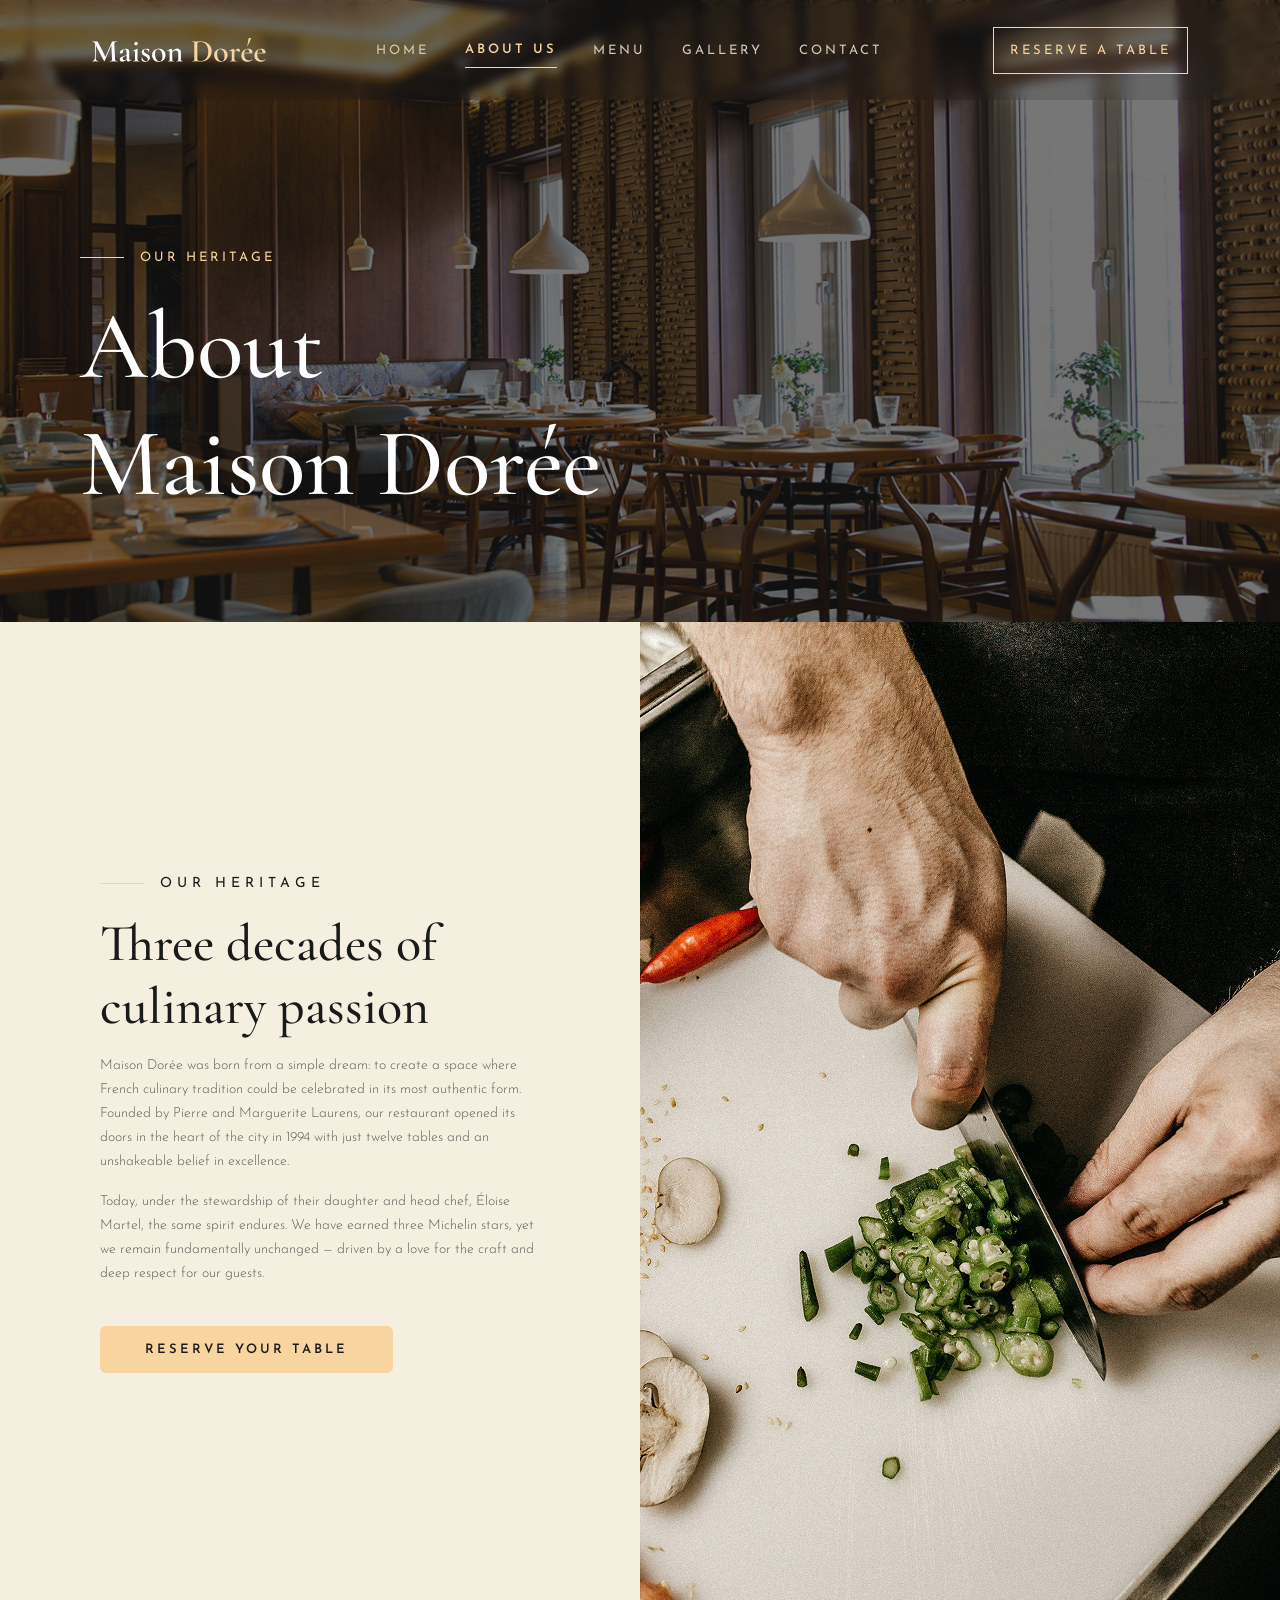
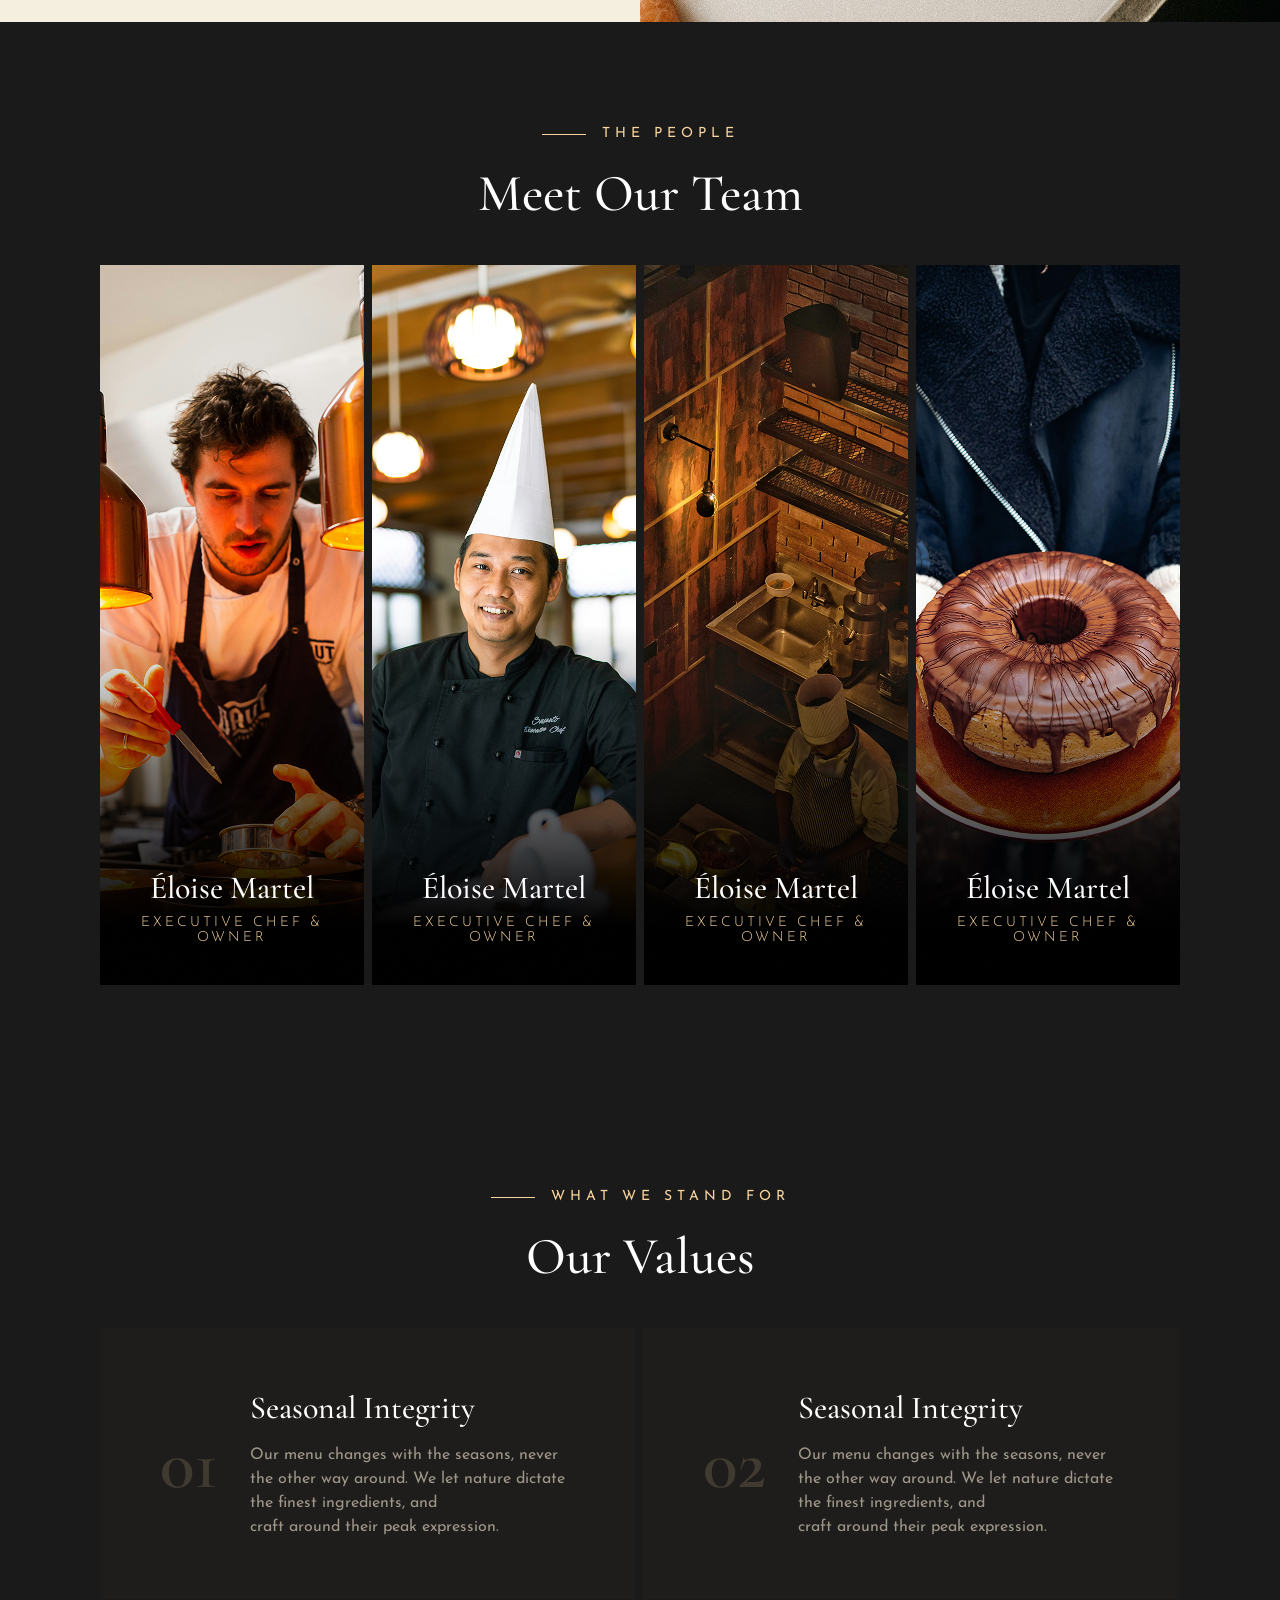
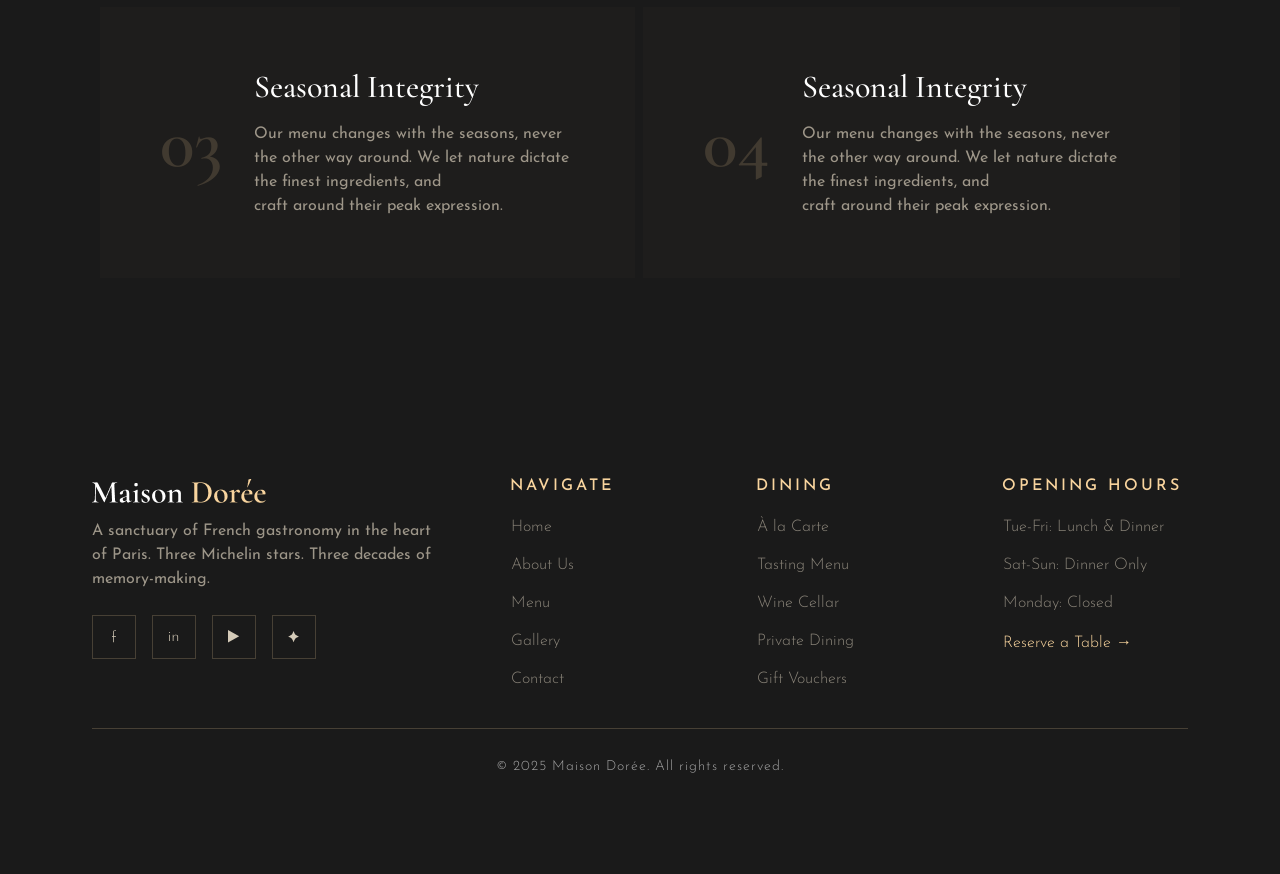
==== commit 260091b3: "little bugs" ====
--- a/aboutus.html
+++ b/aboutus.html
@@ -29,15 +29,15 @@
 
 <body>
 
-    <header class="">
+   <header class="fixed-top">
         <div class="container nav_main">
             <div class="nav_left">
 
                 <a class="nav_logo" href="./home.html">
                     <img src="./assets/img/nav_logo.png" alt="" class="img-fluid">
                 </a>
-                
-                <button class="desktop_pad_none nav_toggler" type="button" >
+
+                <button class="desktop_pad_none nav_toggler" type="button">
                     <div class="hamburger_menu">
                         <img src="./assets/img/nav_toggler.png" alt="" class="img-fluid">
                     </div>
@@ -49,8 +49,8 @@
             <div class="mobile_pad_none">
 
                 <div class="nav_center">
-                    <button class="btn btn_nav_link active" onclick="window.location.href='home.html'">HOME</button>
-                    <button class="btn btn_nav_link" onclick="window.location.href='aboutus.html'">ABOUT US</button>
+                    <button class="btn btn_nav_link" onclick="window.location.href='home.html'">HOME</button>
+                    <button class="btn btn_nav_link active" onclick="window.location.href='aboutus.html'">ABOUT US</button>
                     <button class="btn btn_nav_link" onclick="window.location.href='menu.html'">MENU</button>
                     <button class="btn btn_nav_link" onclick="window.location.href='gallery.html'">GALLERY</button>
                     <button class="btn btn_nav_link" onclick="window.location.href='contact.html'">CONTACT</button>
@@ -62,16 +62,15 @@
             </div>
 
             <div class="desktop_pad_none nav_mobo" style="display: none;">
-                <button class="btn btn_nav_link active" onclick="window.location.href='home.html'">HOME</button>
-                <button class="btn btn_nav_link" onclick="window.location.href='aboutus.html'">ABOUT US</button>
+                <button class="btn btn_nav_link" onclick="window.location.href='home.html'">HOME</button>
+                <button class="btn btn_nav_link active" onclick="window.location.href='aboutus.html'">ABOUT US</button>
                 <button class="btn btn_nav_link" onclick="window.location.href='menu.html'">MENU</button>
                 <button class="btn btn_nav_link" onclick="window.location.href='gallery.html'">GALLERY</button>
                 <button class="btn btn_nav_link" onclick="window.location.href='contact.html'">CONTACT</button>
             </div>
         </div>
-           
+
     </header>
-
 
 
 
@@ -232,16 +231,15 @@
 
 
 
-    <footer class="footer_main">
+   <footer class="footer_main">
         <div class="container">
             <div class="footer_collection">
-
+                
                 <div class="footer_top">
                     <div class="footer_left">
-                        <img src="./assets/img/nav_logo.png" alt="" class="img-fluid">
+                        <img src="./assets/img/nav_logo.png" onclick="window.location.href='home.html'" alt="" class="img-fluid">
                         <p class="footer_left_text">
-                            A sanctuary of French gastronomy in the heart of Paris. Three Michelin stars. Three decades
-                            of memory-making.
+                            A sanctuary of French gastronomy in the heart of Paris. Three Michelin stars. Three decades of memory-making.
                         </p>
                         <div class="footer_social_div">
                             <button class="btn btn_social">
@@ -262,11 +260,11 @@
                         <div class="footer_right_inner">
                             <p class="footer_link_title">Navigate</p>
                             <div class="footer_link_div">
-                                <button class="btn footer_link">Home</button>
-                                <button class="btn footer_link">About Us</button>
-                                <button class="btn footer_link">Menu</button>
-                                <button class="btn footer_link">Gallery</button>
-                                <button class="btn footer_link">Contact</button>
+                                <button class="btn footer_link" onclick="window.location.href='home.html'">Home</button>
+                                <button class="btn footer_link" onclick="window.location.href='aboutus.html'">About Us</button>
+                                <button class="btn footer_link" onclick="window.location.href='menu.html'">Menu</button>
+                                <button class="btn footer_link" onclick="window.location.href='gallery.html'">Gallery</button>
+                                <button class="btn footer_link" onclick="window.location.href='contact.html'">Contact</button>
                             </div>
                         </div>
                         <div class="footer_right_inner">
@@ -297,6 +295,7 @@
             </div>
         </div>
     </footer>
+
 
 
 
--- a/assets/css/main.css
+++ b/assets/css/main.css
@@ -39,6 +39,13 @@
     display: none;
 }
 
+header {
+    
+
+
+    background: rgba(26, 26, 26, 0.16);
+    backdrop-filter: blur(4px);
+}
 
 .btn_nav, .btn_nav:hover {
     display: flex;
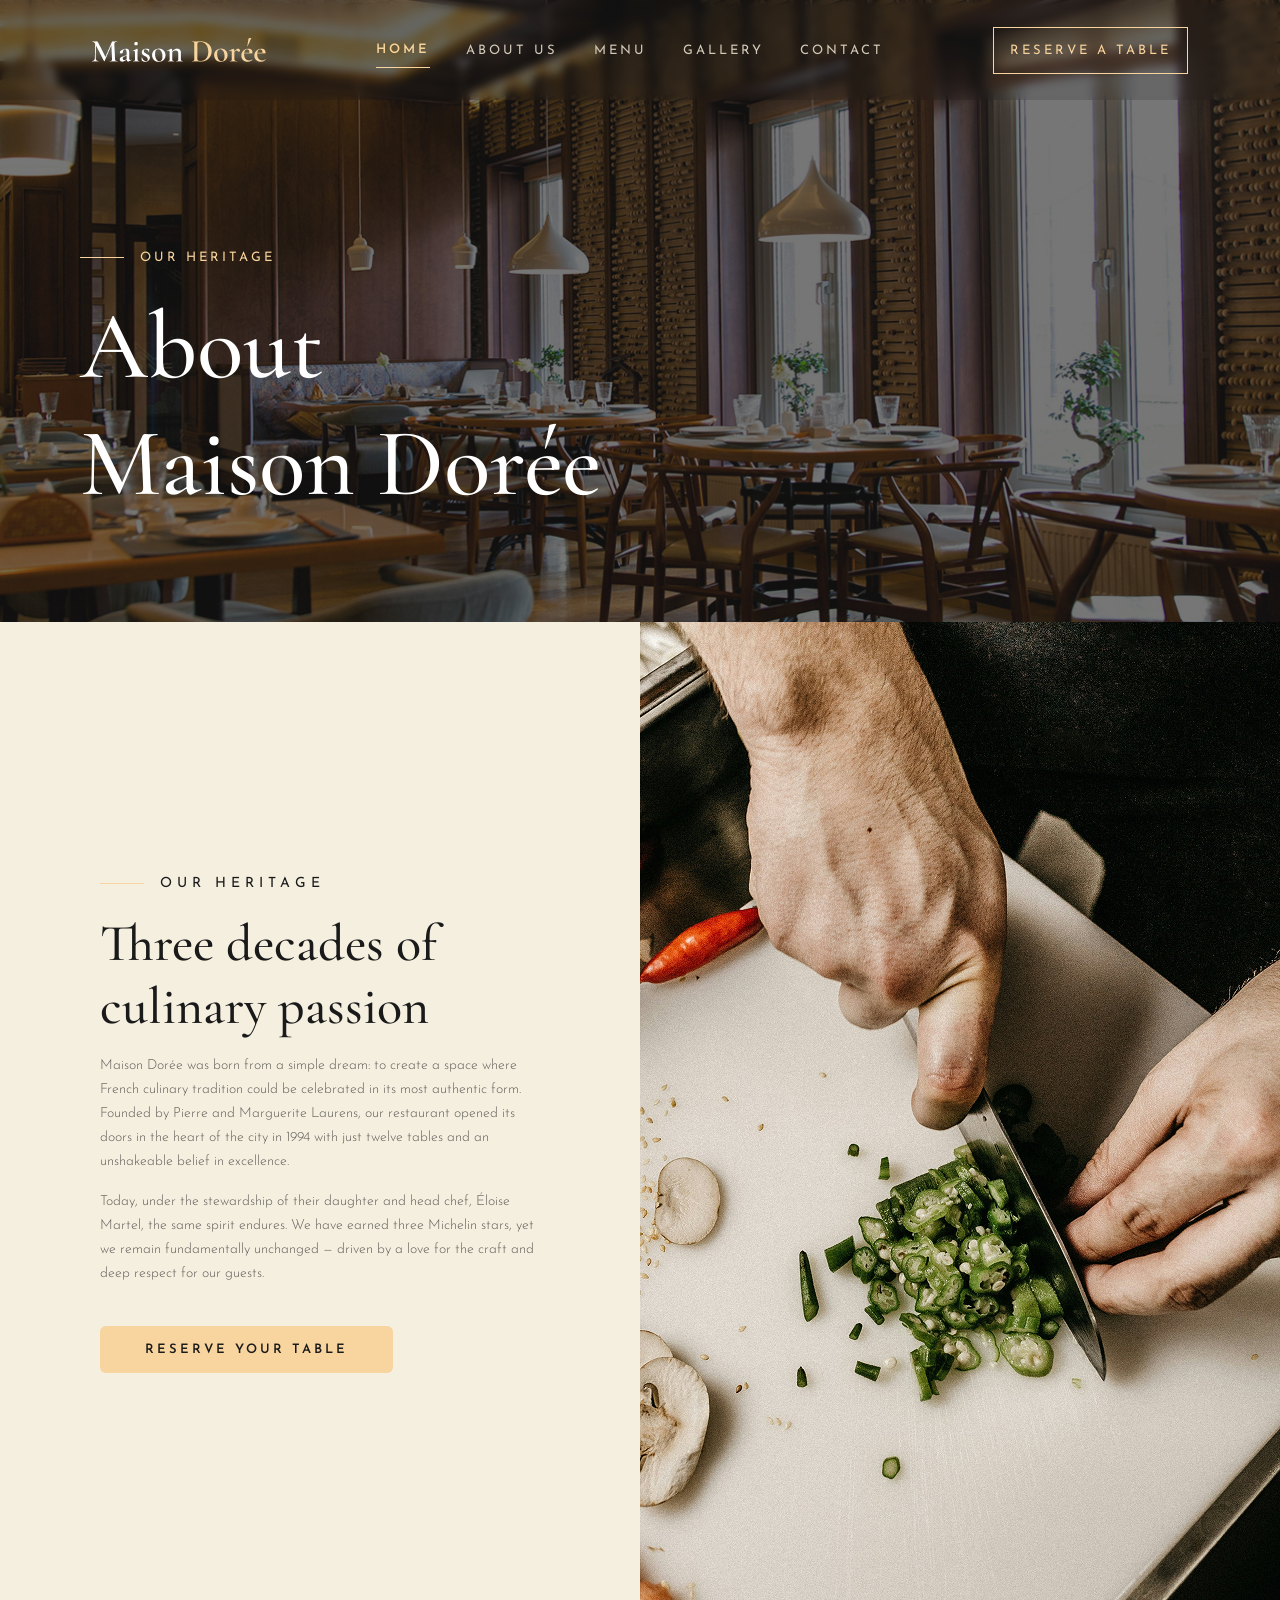
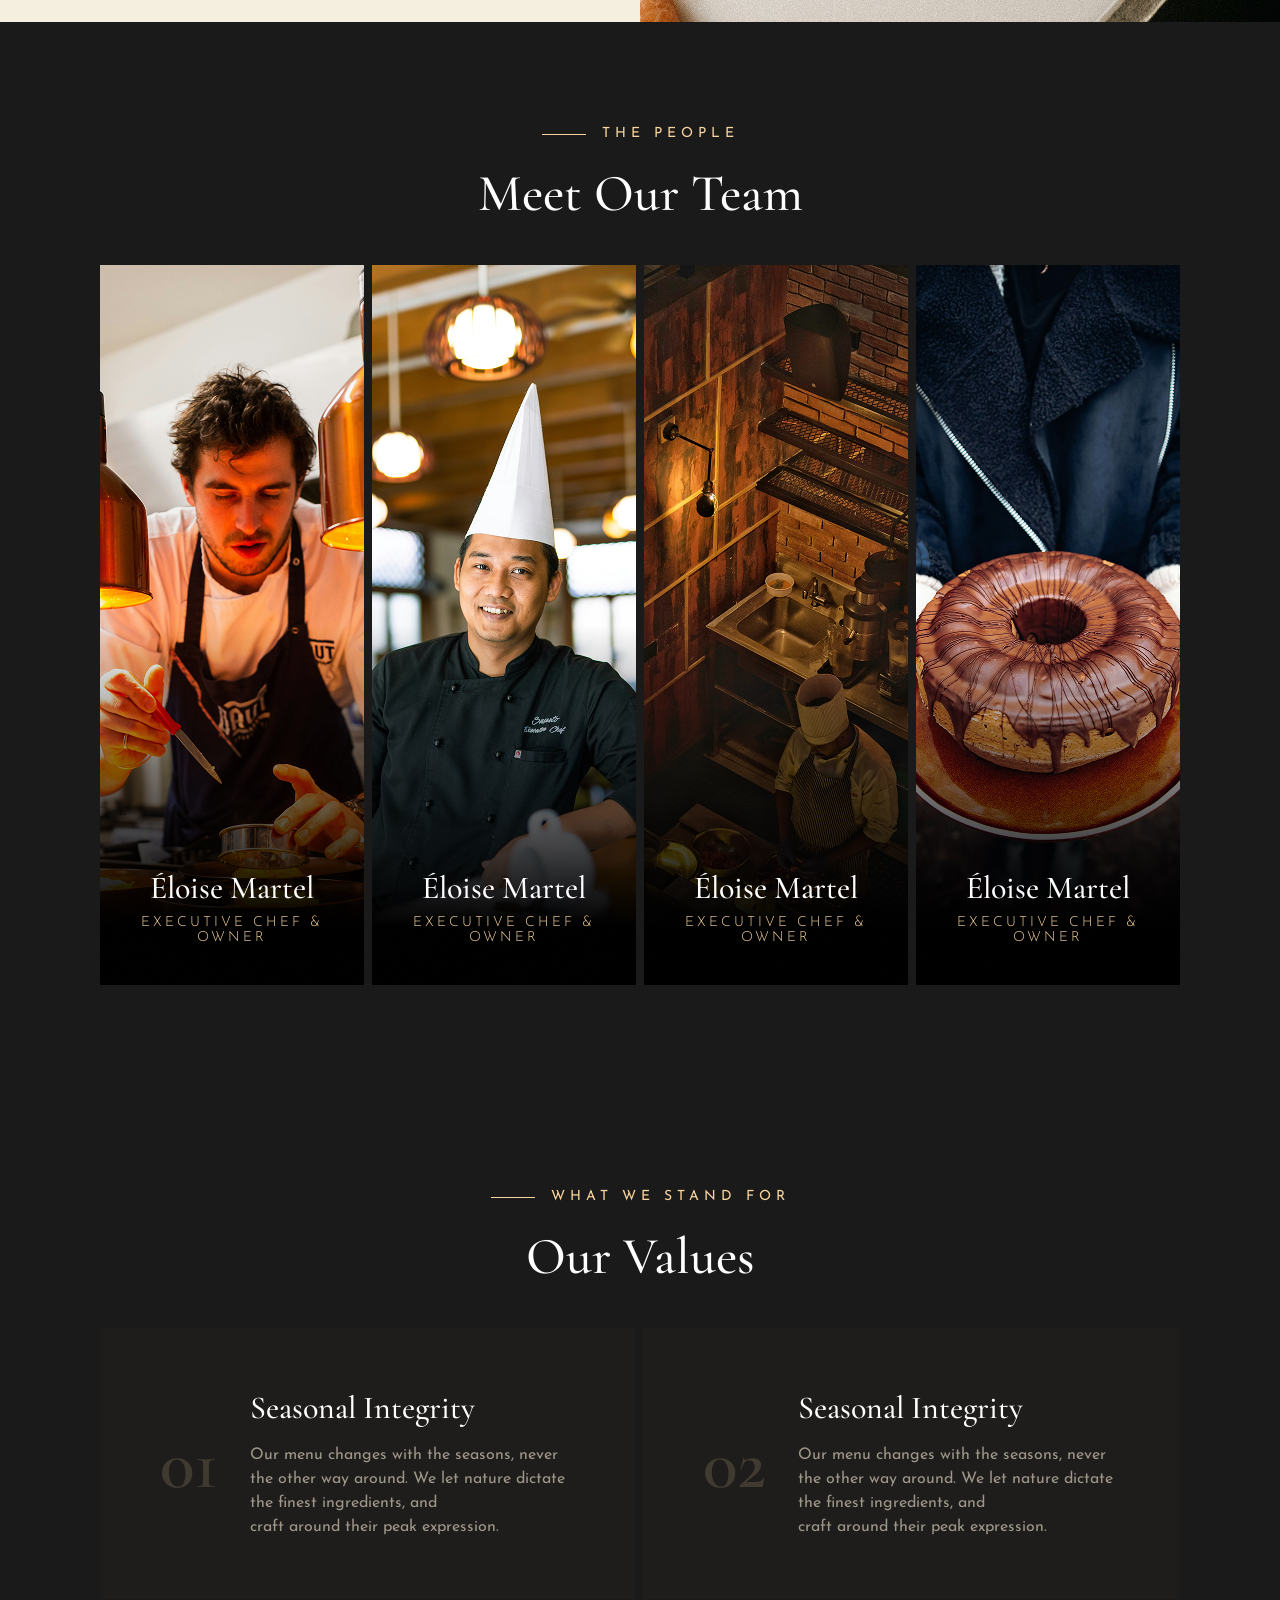
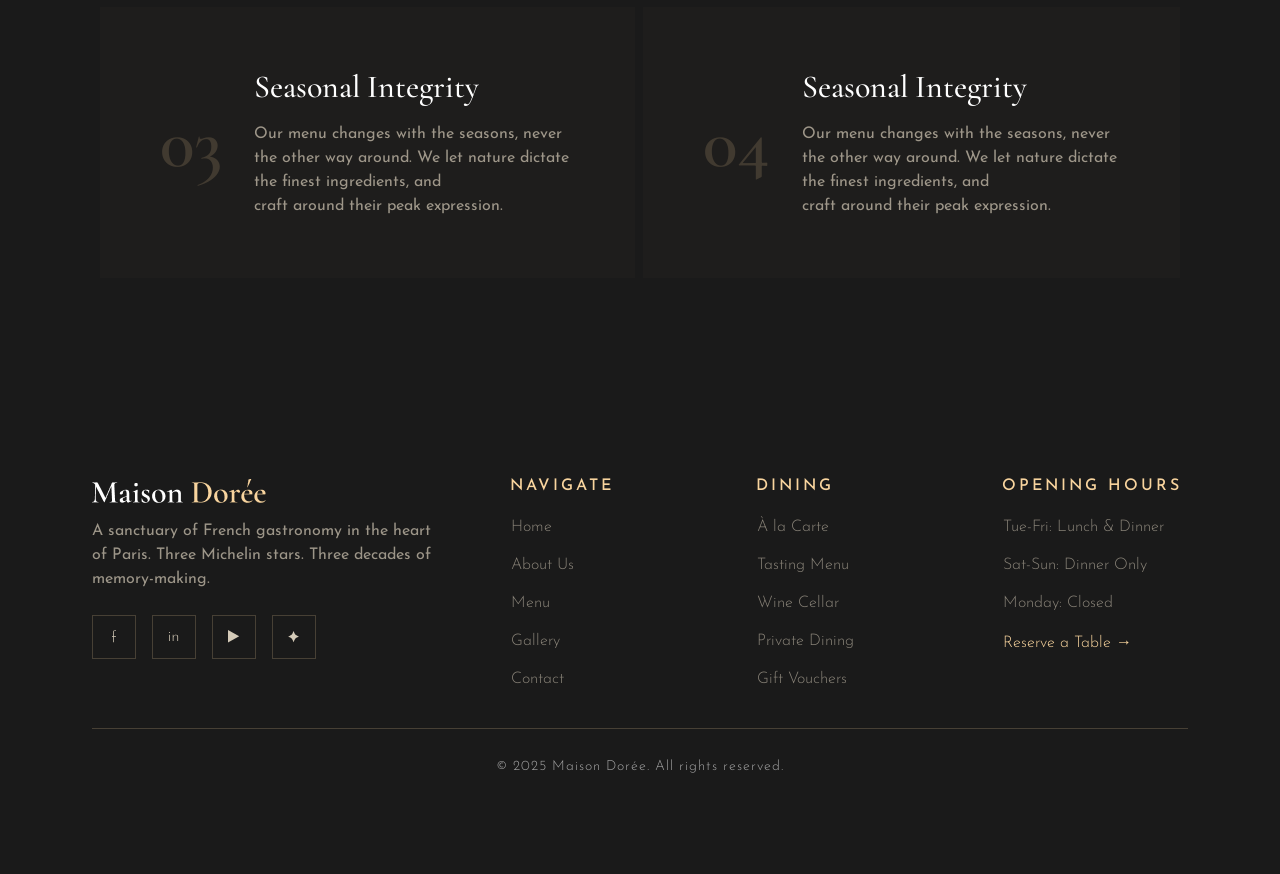
==== commit 0ce56412: "updates" ====
--- a/aboutus.html
+++ b/aboutus.html
@@ -29,11 +29,11 @@
 
 <body>
 
-   <header class="fixed-top">
+    <header class="fixed-top">
         <div class="container nav_main">
             <div class="nav_left">
 
-                <a class="nav_logo" href="./home.html">
+                <a class="nav_logo" href="#">
                     <img src="./assets/img/nav_logo.png" alt="" class="img-fluid">
                 </a>
 
@@ -49,11 +49,11 @@
             <div class="mobile_pad_none">
 
                 <div class="nav_center">
-                    <button class="btn btn_nav_link" onclick="window.location.href='home.html'">HOME</button>
-                    <button class="btn btn_nav_link active" onclick="window.location.href='aboutus.html'">ABOUT US</button>
-                    <button class="btn btn_nav_link" onclick="window.location.href='menu.html'">MENU</button>
-                    <button class="btn btn_nav_link" onclick="window.location.href='gallery.html'">GALLERY</button>
-                    <button class="btn btn_nav_link" onclick="window.location.href='contact.html'">CONTACT</button>
+                    <button class="btn btn_nav_link active">HOME</button>
+                    <button class="btn btn_nav_link">ABOUT US</button>
+                    <button class="btn btn_nav_link">MENU</button>
+                    <button class="btn btn_nav_link">GALLERY</button>
+                    <button class="btn btn_nav_link">CONTACT</button>
                 </div>
             </div>
 
@@ -62,15 +62,17 @@
             </div>
 
             <div class="desktop_pad_none nav_mobo" style="display: none;">
-                <button class="btn btn_nav_link" onclick="window.location.href='home.html'">HOME</button>
-                <button class="btn btn_nav_link active" onclick="window.location.href='aboutus.html'">ABOUT US</button>
-                <button class="btn btn_nav_link" onclick="window.location.href='menu.html'">MENU</button>
-                <button class="btn btn_nav_link" onclick="window.location.href='gallery.html'">GALLERY</button>
-                <button class="btn btn_nav_link" onclick="window.location.href='contact.html'">CONTACT</button>
+                <button class="btn btn_nav_link active">HOME</button>
+                <button class="btn btn_nav_link">ABOUT US</button>
+                <button class="btn btn_nav_link">MENU</button>
+                <button class="btn btn_nav_link">GALLERY</button>
+                <button class="btn btn_nav_link">CONTACT</button>
             </div>
         </div>
 
     </header>
+
+
 
 
 
@@ -231,15 +233,16 @@
 
 
 
-   <footer class="footer_main">
+    <footer class="footer_main">
         <div class="container">
             <div class="footer_collection">
-                
+
                 <div class="footer_top">
                     <div class="footer_left">
-                        <img src="./assets/img/nav_logo.png" onclick="window.location.href='home.html'" alt="" class="img-fluid">
+                        <img src="./assets/img/nav_logo.png" alt="" class="img-fluid">
                         <p class="footer_left_text">
-                            A sanctuary of French gastronomy in the heart of Paris. Three Michelin stars. Three decades of memory-making.
+                            A sanctuary of French gastronomy in the heart of Paris. Three Michelin stars. Three decades
+                            of memory-making.
                         </p>
                         <div class="footer_social_div">
                             <button class="btn btn_social">
@@ -260,11 +263,11 @@
                         <div class="footer_right_inner">
                             <p class="footer_link_title">Navigate</p>
                             <div class="footer_link_div">
-                                <button class="btn footer_link" onclick="window.location.href='home.html'">Home</button>
-                                <button class="btn footer_link" onclick="window.location.href='aboutus.html'">About Us</button>
-                                <button class="btn footer_link" onclick="window.location.href='menu.html'">Menu</button>
-                                <button class="btn footer_link" onclick="window.location.href='gallery.html'">Gallery</button>
-                                <button class="btn footer_link" onclick="window.location.href='contact.html'">Contact</button>
+                                <button class="btn footer_link">Home</button>
+                                <button class="btn footer_link">About Us</button>
+                                <button class="btn footer_link">Menu</button>
+                                <button class="btn footer_link">Gallery</button>
+                                <button class="btn footer_link">Contact</button>
                             </div>
                         </div>
                         <div class="footer_right_inner">
@@ -295,7 +298,6 @@
             </div>
         </div>
     </footer>
-
 
 
 
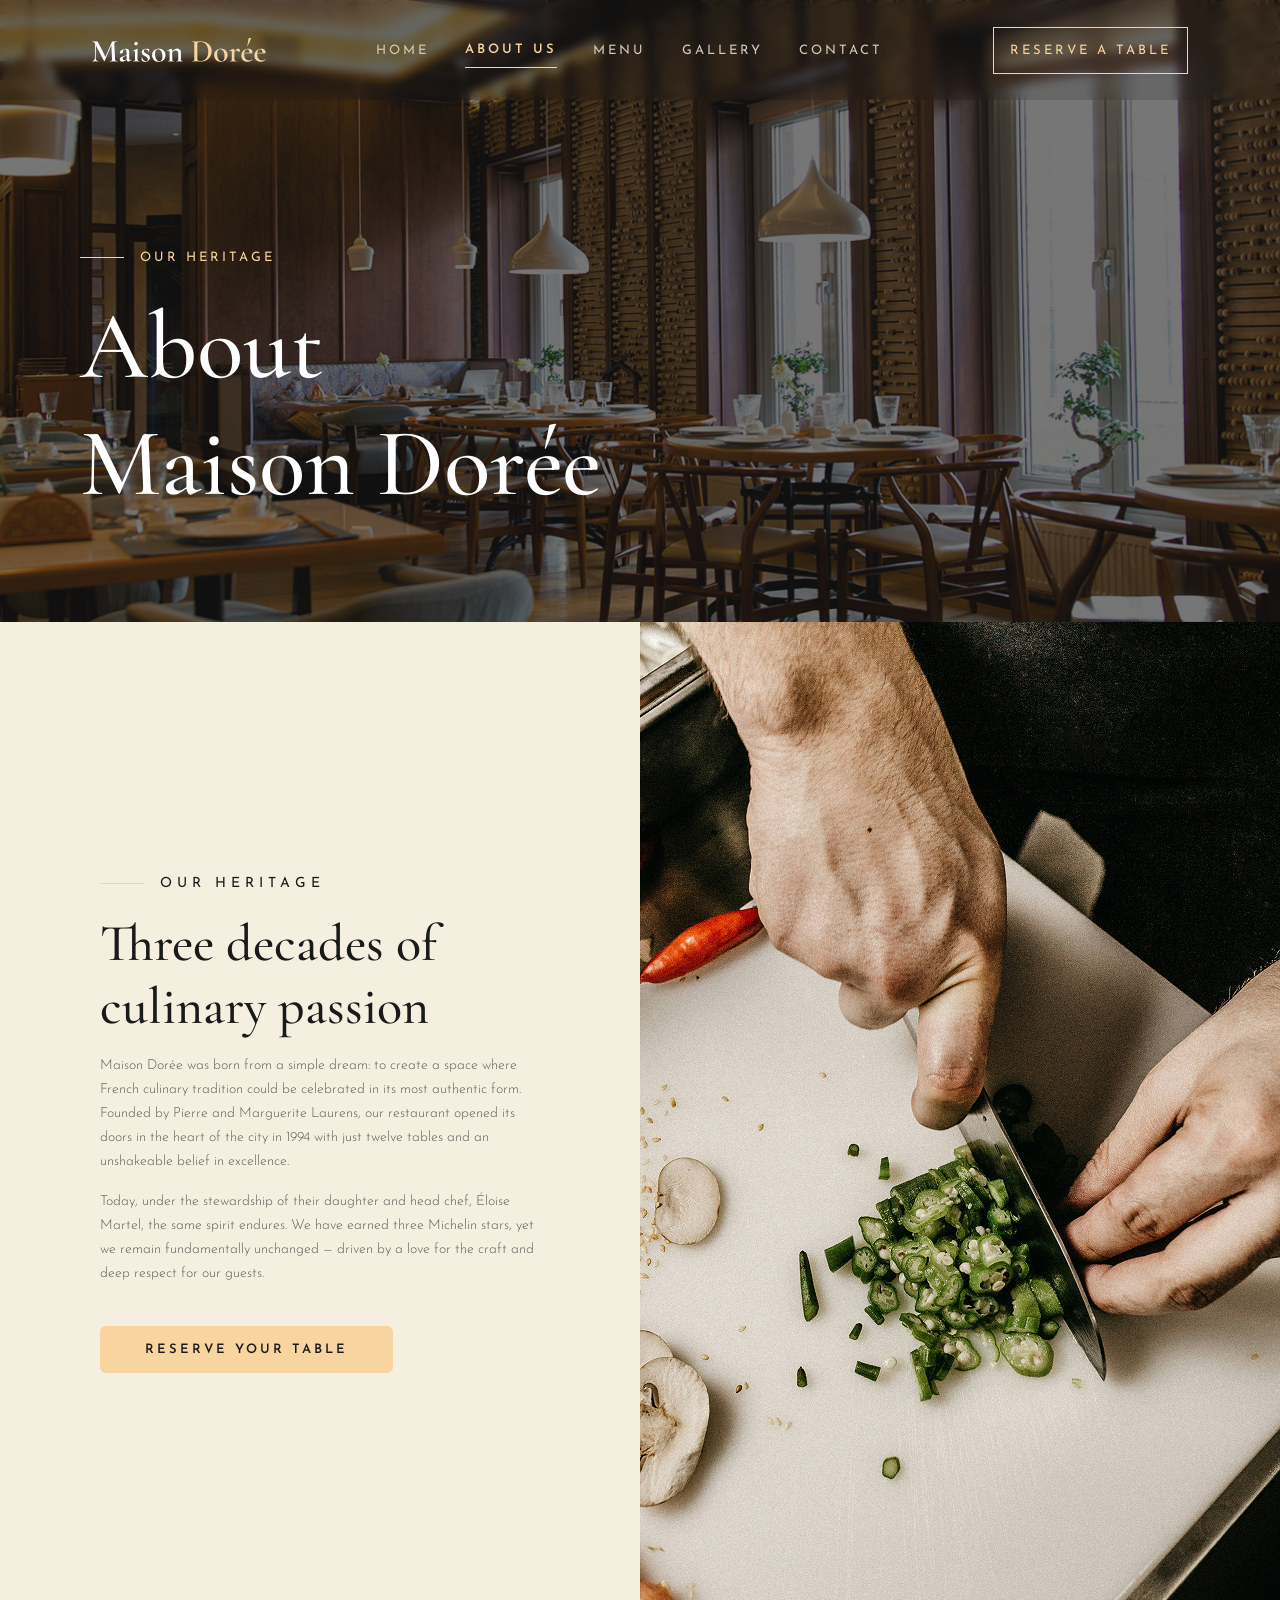
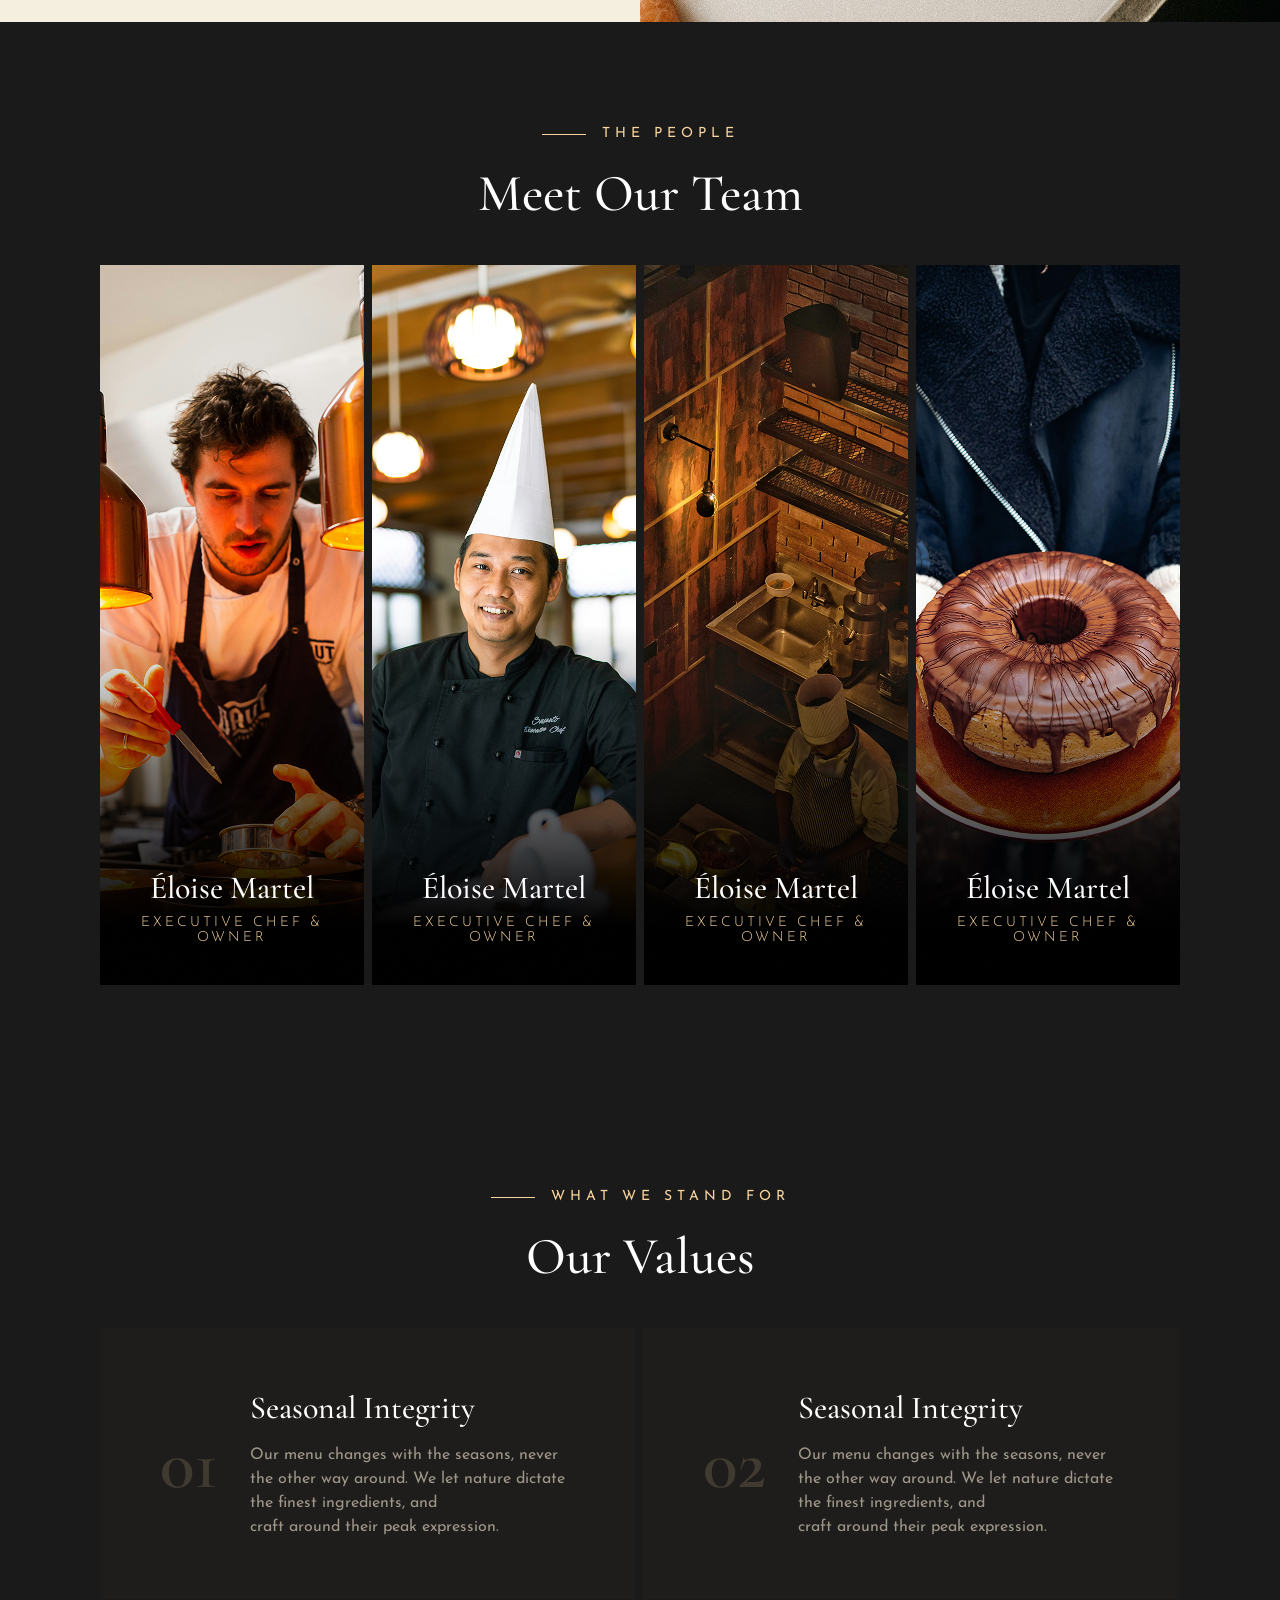
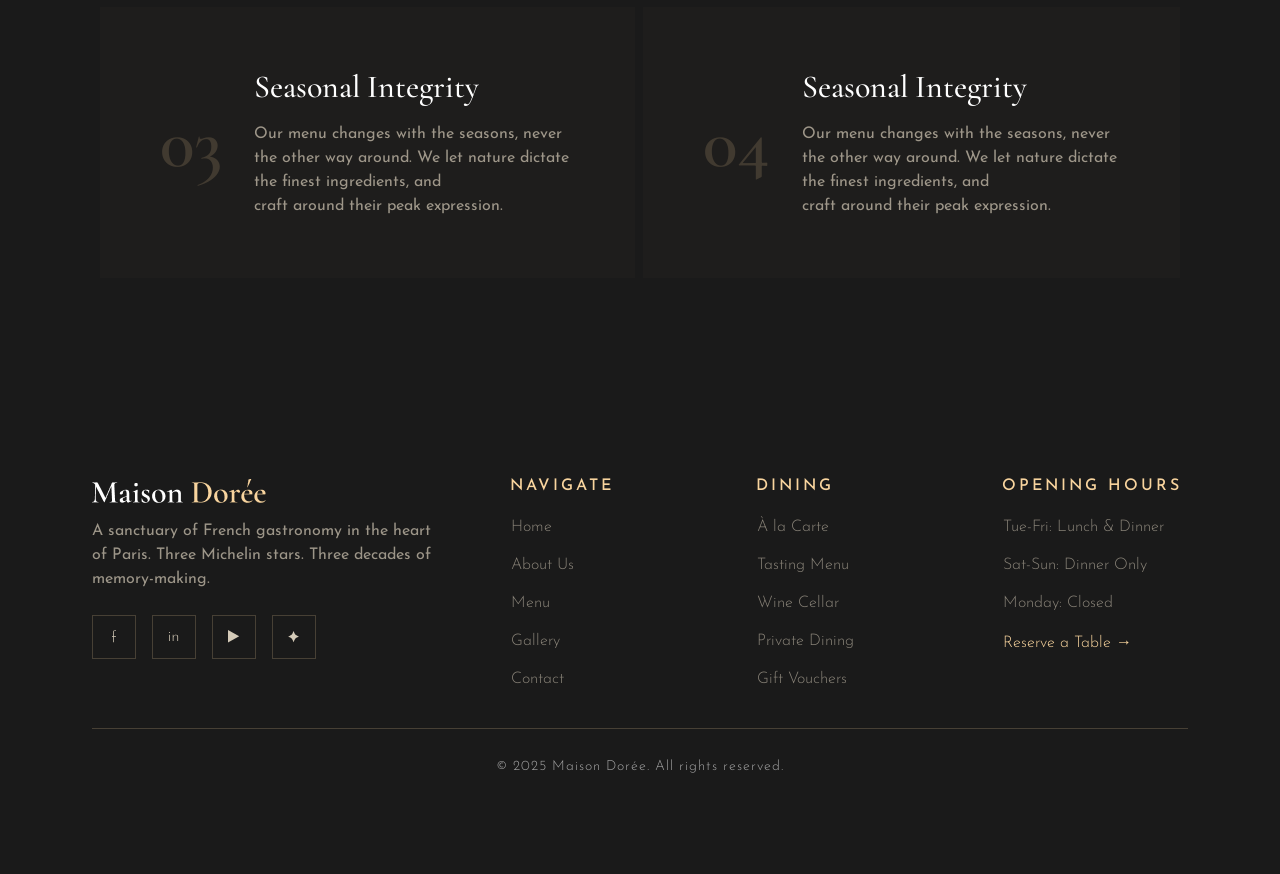
==== commit 074b0820: "Merge pull request #4 from SupporthivesProjects/devteam little bugs" ====
--- a/aboutus.html
+++ b/aboutus.html
@@ -29,11 +29,11 @@
 
 <body>
 
-    <header class="fixed-top">
+   <header class="fixed-top">
         <div class="container nav_main">
             <div class="nav_left">
 
-                <a class="nav_logo" href="#">
+                <a class="nav_logo" href="./home.html">
                     <img src="./assets/img/nav_logo.png" alt="" class="img-fluid">
                 </a>
 
@@ -49,11 +49,11 @@
             <div class="mobile_pad_none">
 
                 <div class="nav_center">
-                    <button class="btn btn_nav_link active">HOME</button>
-                    <button class="btn btn_nav_link">ABOUT US</button>
-                    <button class="btn btn_nav_link">MENU</button>
-                    <button class="btn btn_nav_link">GALLERY</button>
-                    <button class="btn btn_nav_link">CONTACT</button>
+                    <button class="btn btn_nav_link" onclick="window.location.href='home.html'">HOME</button>
+                    <button class="btn btn_nav_link active" onclick="window.location.href='aboutus.html'">ABOUT US</button>
+                    <button class="btn btn_nav_link" onclick="window.location.href='menu.html'">MENU</button>
+                    <button class="btn btn_nav_link" onclick="window.location.href='gallery.html'">GALLERY</button>
+                    <button class="btn btn_nav_link" onclick="window.location.href='contact.html'">CONTACT</button>
                 </div>
             </div>
 
@@ -62,17 +62,15 @@
             </div>
 
             <div class="desktop_pad_none nav_mobo" style="display: none;">
-                <button class="btn btn_nav_link active">HOME</button>
-                <button class="btn btn_nav_link">ABOUT US</button>
-                <button class="btn btn_nav_link">MENU</button>
-                <button class="btn btn_nav_link">GALLERY</button>
-                <button class="btn btn_nav_link">CONTACT</button>
+                <button class="btn btn_nav_link" onclick="window.location.href='home.html'">HOME</button>
+                <button class="btn btn_nav_link active" onclick="window.location.href='aboutus.html'">ABOUT US</button>
+                <button class="btn btn_nav_link" onclick="window.location.href='menu.html'">MENU</button>
+                <button class="btn btn_nav_link" onclick="window.location.href='gallery.html'">GALLERY</button>
+                <button class="btn btn_nav_link" onclick="window.location.href='contact.html'">CONTACT</button>
             </div>
         </div>
 
     </header>
-
-
 
 
 
@@ -233,16 +231,15 @@
 
 
 
-    <footer class="footer_main">
+   <footer class="footer_main">
         <div class="container">
             <div class="footer_collection">
-
+                
                 <div class="footer_top">
                     <div class="footer_left">
-                        <img src="./assets/img/nav_logo.png" alt="" class="img-fluid">
+                        <img src="./assets/img/nav_logo.png" onclick="window.location.href='home.html'" alt="" class="img-fluid">
                         <p class="footer_left_text">
-                            A sanctuary of French gastronomy in the heart of Paris. Three Michelin stars. Three decades
-                            of memory-making.
+                            A sanctuary of French gastronomy in the heart of Paris. Three Michelin stars. Three decades of memory-making.
                         </p>
                         <div class="footer_social_div">
                             <button class="btn btn_social">
@@ -263,11 +260,11 @@
                         <div class="footer_right_inner">
                             <p class="footer_link_title">Navigate</p>
                             <div class="footer_link_div">
-                                <button class="btn footer_link">Home</button>
-                                <button class="btn footer_link">About Us</button>
-                                <button class="btn footer_link">Menu</button>
-                                <button class="btn footer_link">Gallery</button>
-                                <button class="btn footer_link">Contact</button>
+                                <button class="btn footer_link" onclick="window.location.href='home.html'">Home</button>
+                                <button class="btn footer_link" onclick="window.location.href='aboutus.html'">About Us</button>
+                                <button class="btn footer_link" onclick="window.location.href='menu.html'">Menu</button>
+                                <button class="btn footer_link" onclick="window.location.href='gallery.html'">Gallery</button>
+                                <button class="btn footer_link" onclick="window.location.href='contact.html'">Contact</button>
                             </div>
                         </div>
                         <div class="footer_right_inner">
@@ -298,6 +295,7 @@
             </div>
         </div>
     </footer>
+
 
 
 
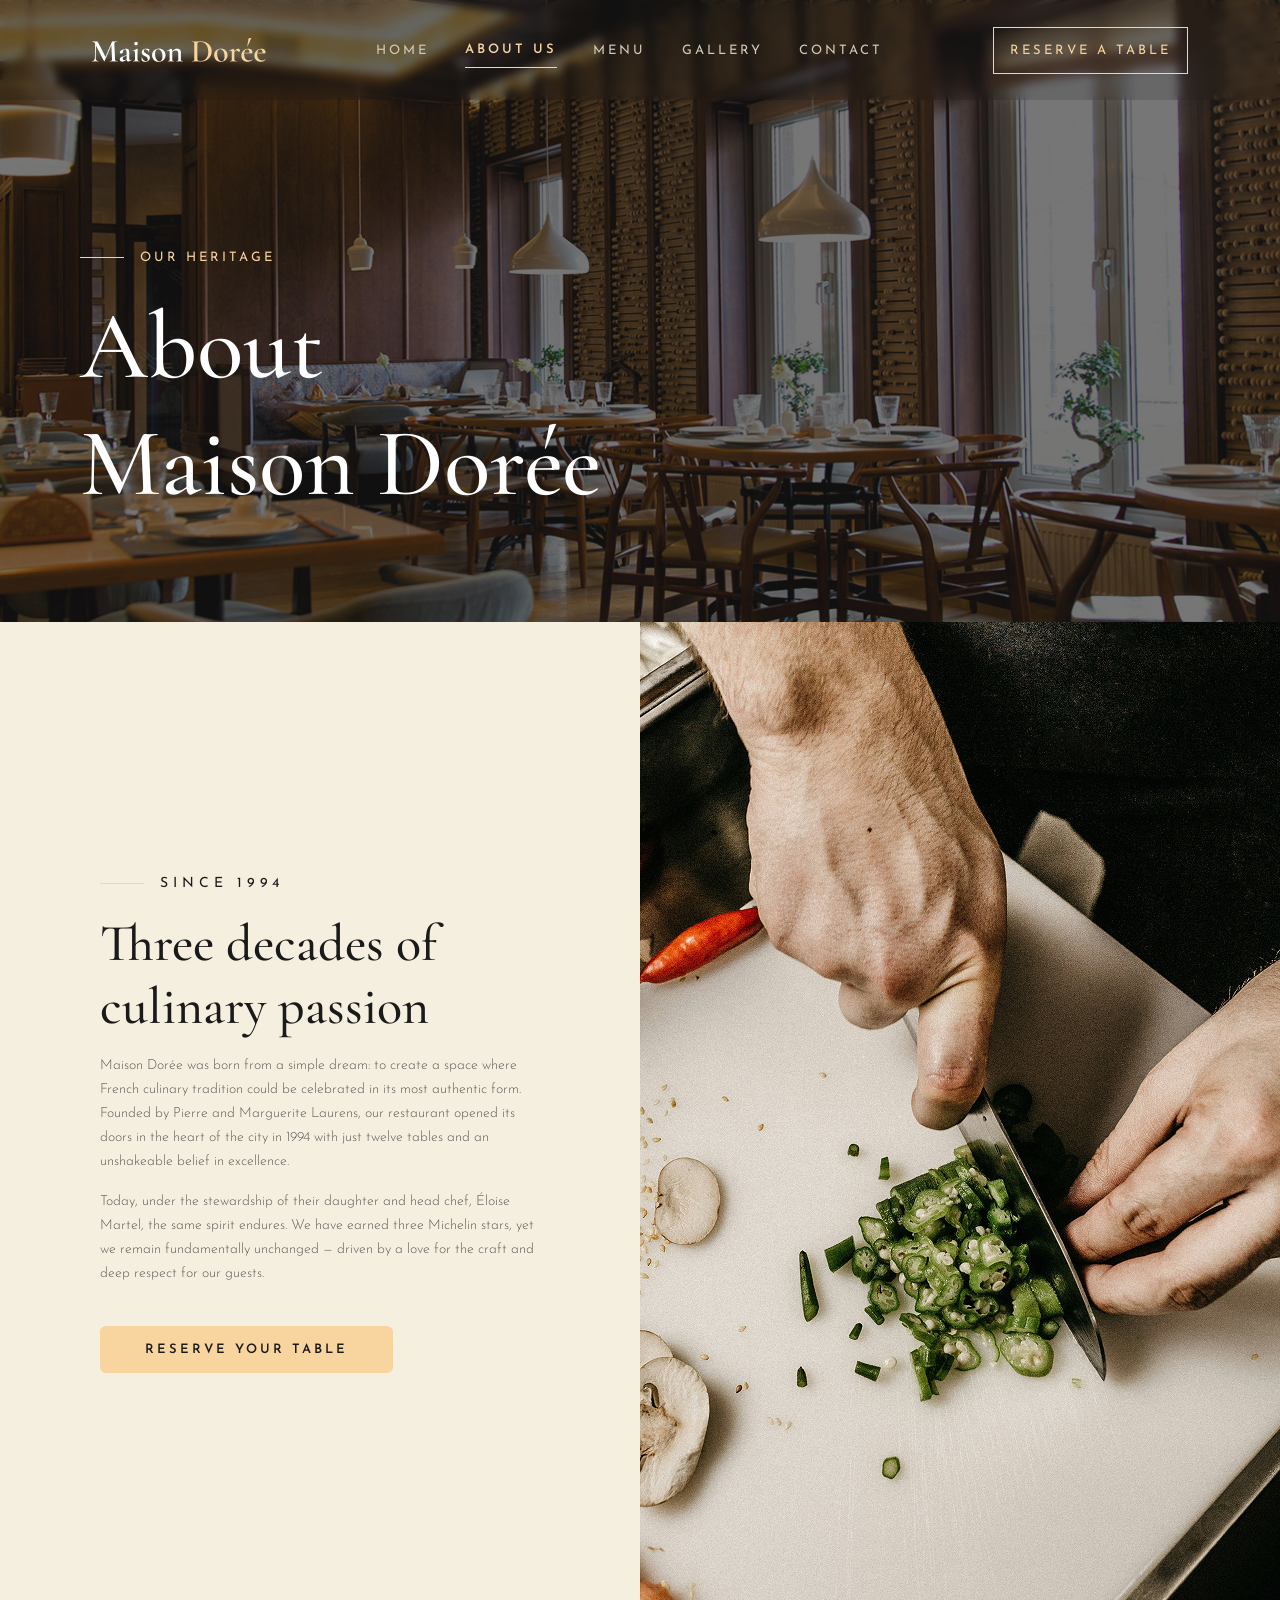
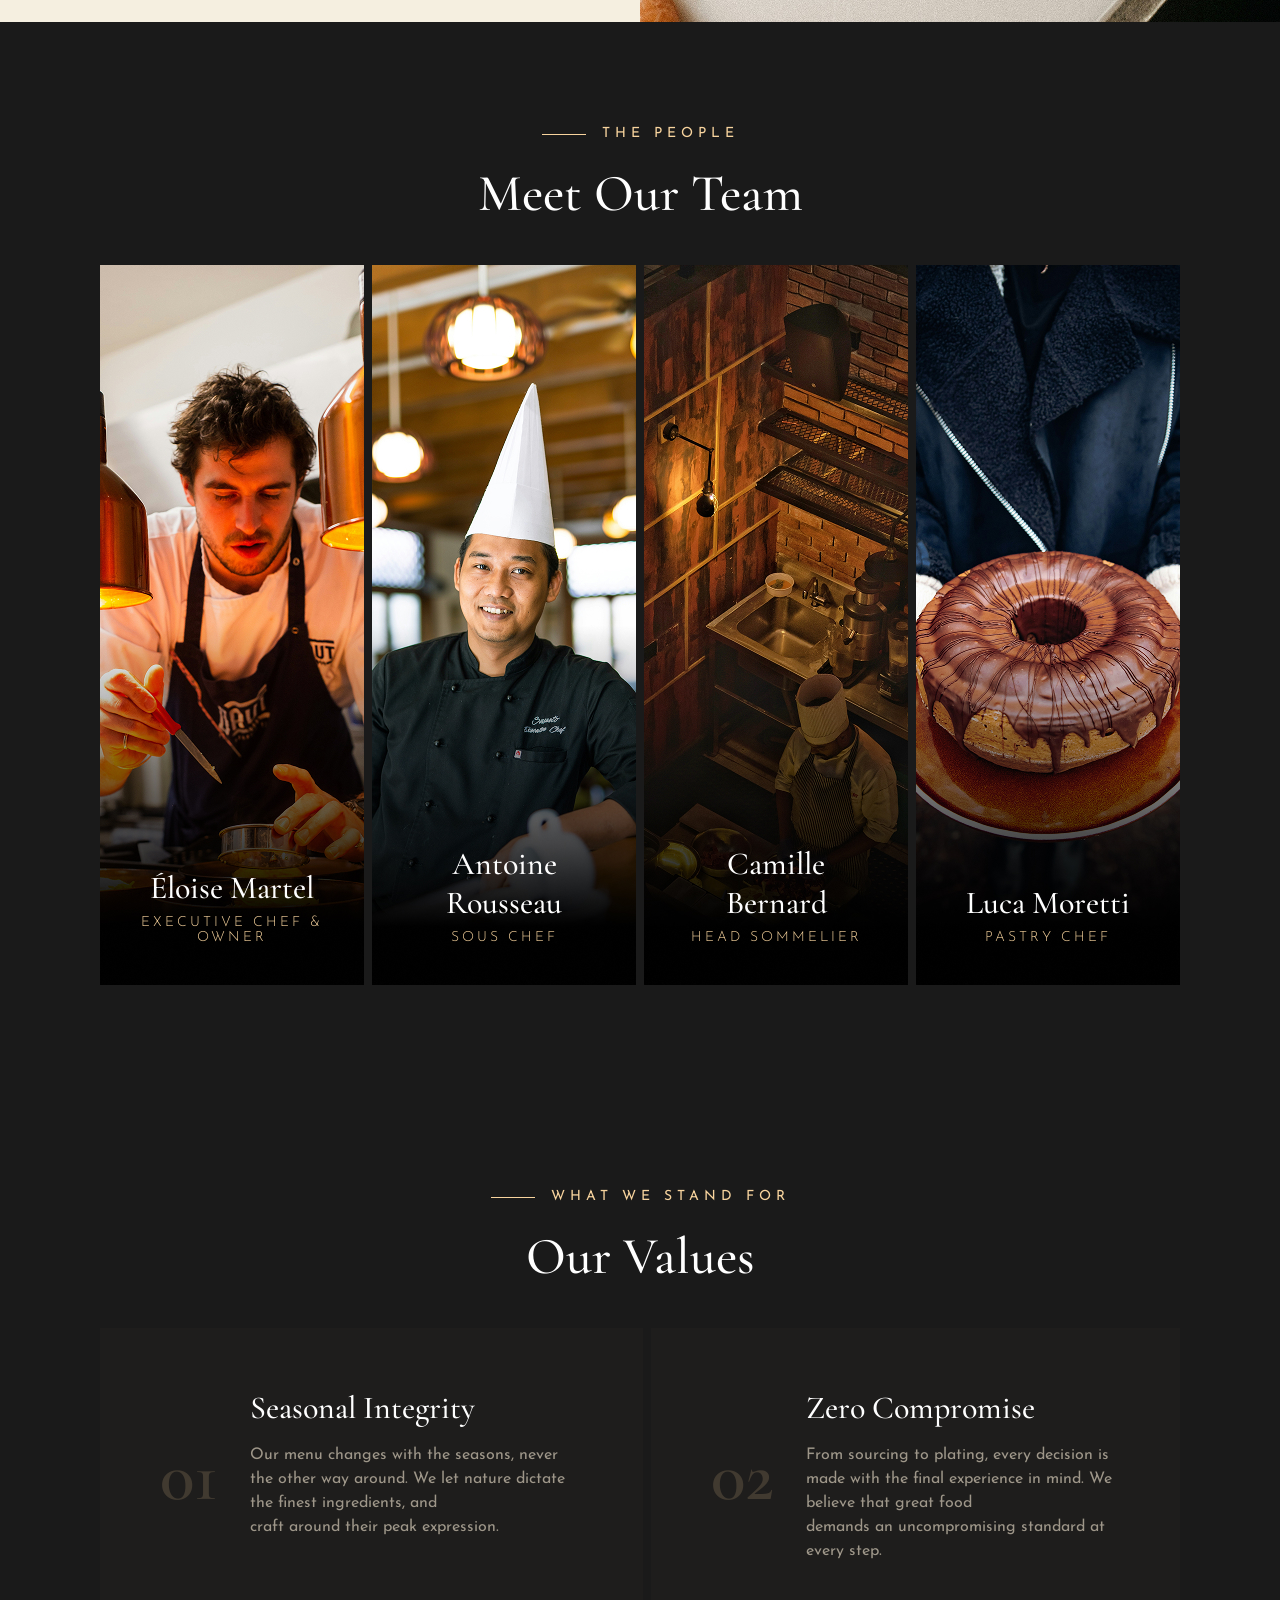
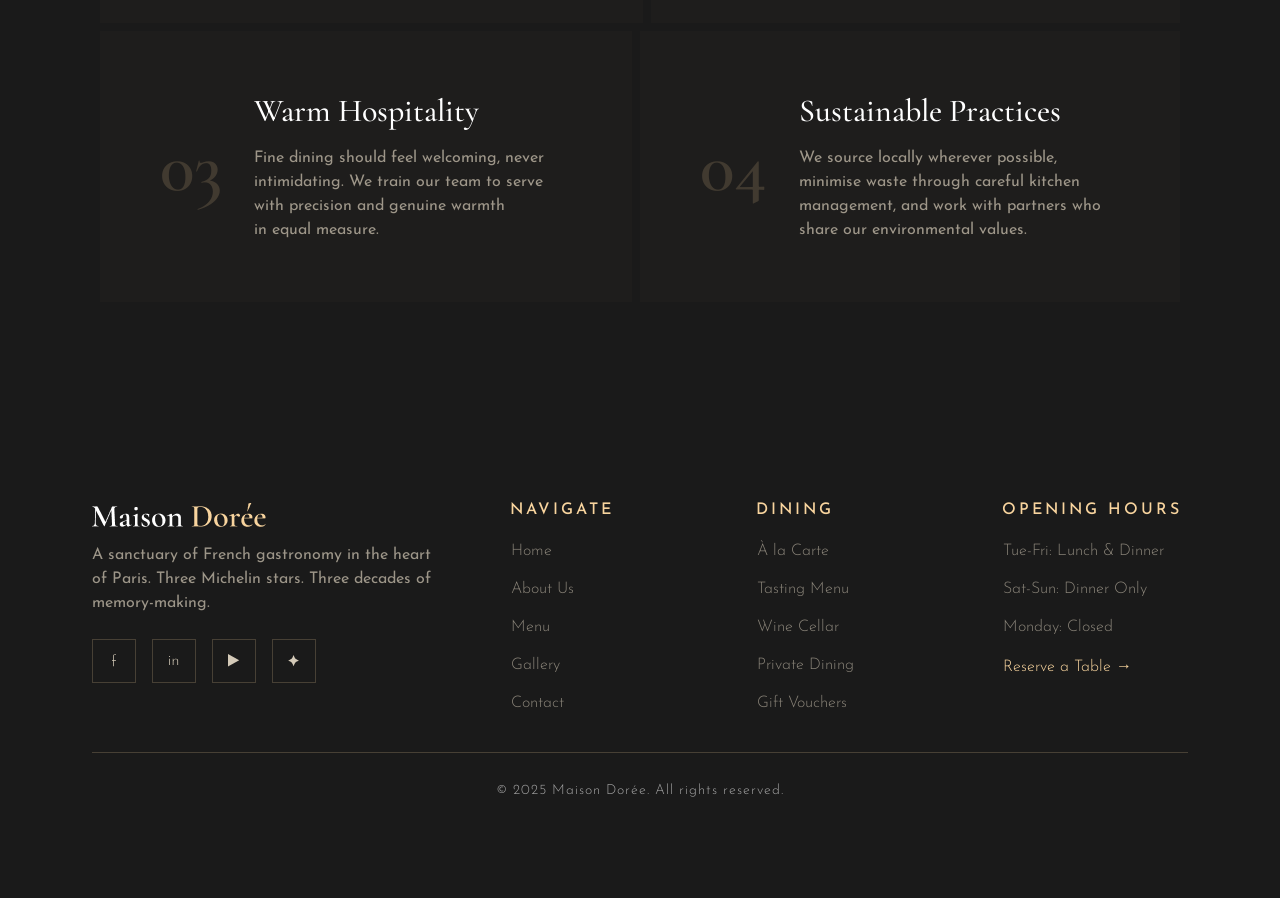
==== commit c507e47a: "qa changes" ====
--- a/aboutus.html
+++ b/aboutus.html
@@ -97,7 +97,7 @@
                 <div class="stick_right">
                     <div class="top_about1 bottom_16">
                         <div class="divider_about"></div>
-                        <p class="about2_pp">Our Heritage</p>
+                        <p class="about2_pp" style="color: #1A1A1A;">Since 1994</p>
                     </div>
                     <h1 class="about2_tt">Three decades of<br>
                         culinary passion</h1>
@@ -141,16 +141,16 @@
                     <p>Executive Chef & Owner</p>
                 </div>
                 <div class="card_card card2">
-                    <h1>Éloise Martel</h1>
-                    <p>Executive Chef & Owner</p>
+                    <h1>Antoine Rousseau</h1>
+                    <p>Sous Chef</p>
                 </div>
                 <div class="card_card card3">
-                    <h1>Éloise Martel</h1>
-                    <p>Executive Chef & Owner</p>
+                    <h1>Camille Bernard</h1>
+                    <p>Head Sommelier</p>
                 </div>
                 <div class="card_card card4">
-                    <h1>Éloise Martel</h1>
-                    <p>Executive Chef & Owner</p>
+                    <h1>Luca Moretti</h1>
+                    <p>Pastry Chef</p>
                 </div>
             </div>
 
@@ -185,10 +185,9 @@
                             <h1 class="number_css">02</h1>
                         </div>
                         <div class="second_side">
-                            <h1>Seasonal Integrity</h1>
-                            <p>Our menu changes with the seasons, never the other way around. We let nature dictate the
-                                finest ingredients, and<br>
-                                craft around their peak expression.</p>
+                            <h1>Zero Compromise</h1>
+                            <p>From sourcing to plating, every decision is made with the final experience in mind. We believe that great food<br>
+                                demands an uncompromising standard at every step.</p>
                         </div>
                     </div>
 
@@ -200,10 +199,9 @@
                             <h1 class="number_css">03</h1>
                         </div>
                         <div class="second_side">
-                            <h1>Seasonal Integrity</h1>
-                            <p>Our menu changes with the seasons, never the other way around. We let nature dictate the
-                                finest ingredients, and<br>
-                                craft around their peak expression.</p>
+                            <h1>Warm Hospitality</h1>
+                            <p>Fine dining should feel welcoming, never intimidating. We train our team to serve with precision and genuine warmth<br>
+                                in equal measure.</p>
                         </div>
                     </div>
                     <div class="about4_card">
@@ -211,10 +209,9 @@
                             <h1 class="number_css">04</h1>
                         </div>
                         <div class="second_side">
-                            <h1>Seasonal Integrity</h1>
-                            <p>Our menu changes with the seasons, never the other way around. We let nature dictate the
-                                finest ingredients, and<br>
-                                craft around their peak expression.</p>
+                            <h1>Sustainable Practices</h1>
+                            <p>We source locally wherever possible, minimise waste through careful kitchen management, and work with partners who<br>
+                                share our environmental values.</p>
                         </div>
                     </div>
 
--- a/assets/css/main.css
+++ b/assets/css/main.css
@@ -183,8 +183,9 @@
     display: flex;
     flex-direction: row;
     align-items: flex-start;
-    justify-content: center;
+    justify-content: space-between;
     gap: 60px;
+
 }
 .footer_right {
     display: flex;
@@ -193,6 +194,7 @@
     align-items: flex-start;
     gap: 60px;
     width: 100%;
+    max-width: 1059px;
 }
 .footer_left_text {
     color: rgba(212, 202, 184, 0.70);
@@ -293,6 +295,7 @@
         font-weight: 500;
         line-height: normal;
         text-transform: capitalize;
+        padding: 0px;
     }
 
     .nav_left {
@@ -356,6 +359,7 @@
     .nav_logo {
         display: flex;
         align-items: center;
+        margin-top: -6px;
     }
     .footer_left_text {
         max-width: unset;
--- a/assets/css/t_styles.css
+++ b/assets/css/t_styles.css
@@ -5,6 +5,11 @@
 .mobile_none {
     display: block;
 }
+
+.diff_padddding {
+    padding: 16px 24px!important;
+}
+
 
 .aboutus_1 {
     background: url(../img/about1.jpg);
